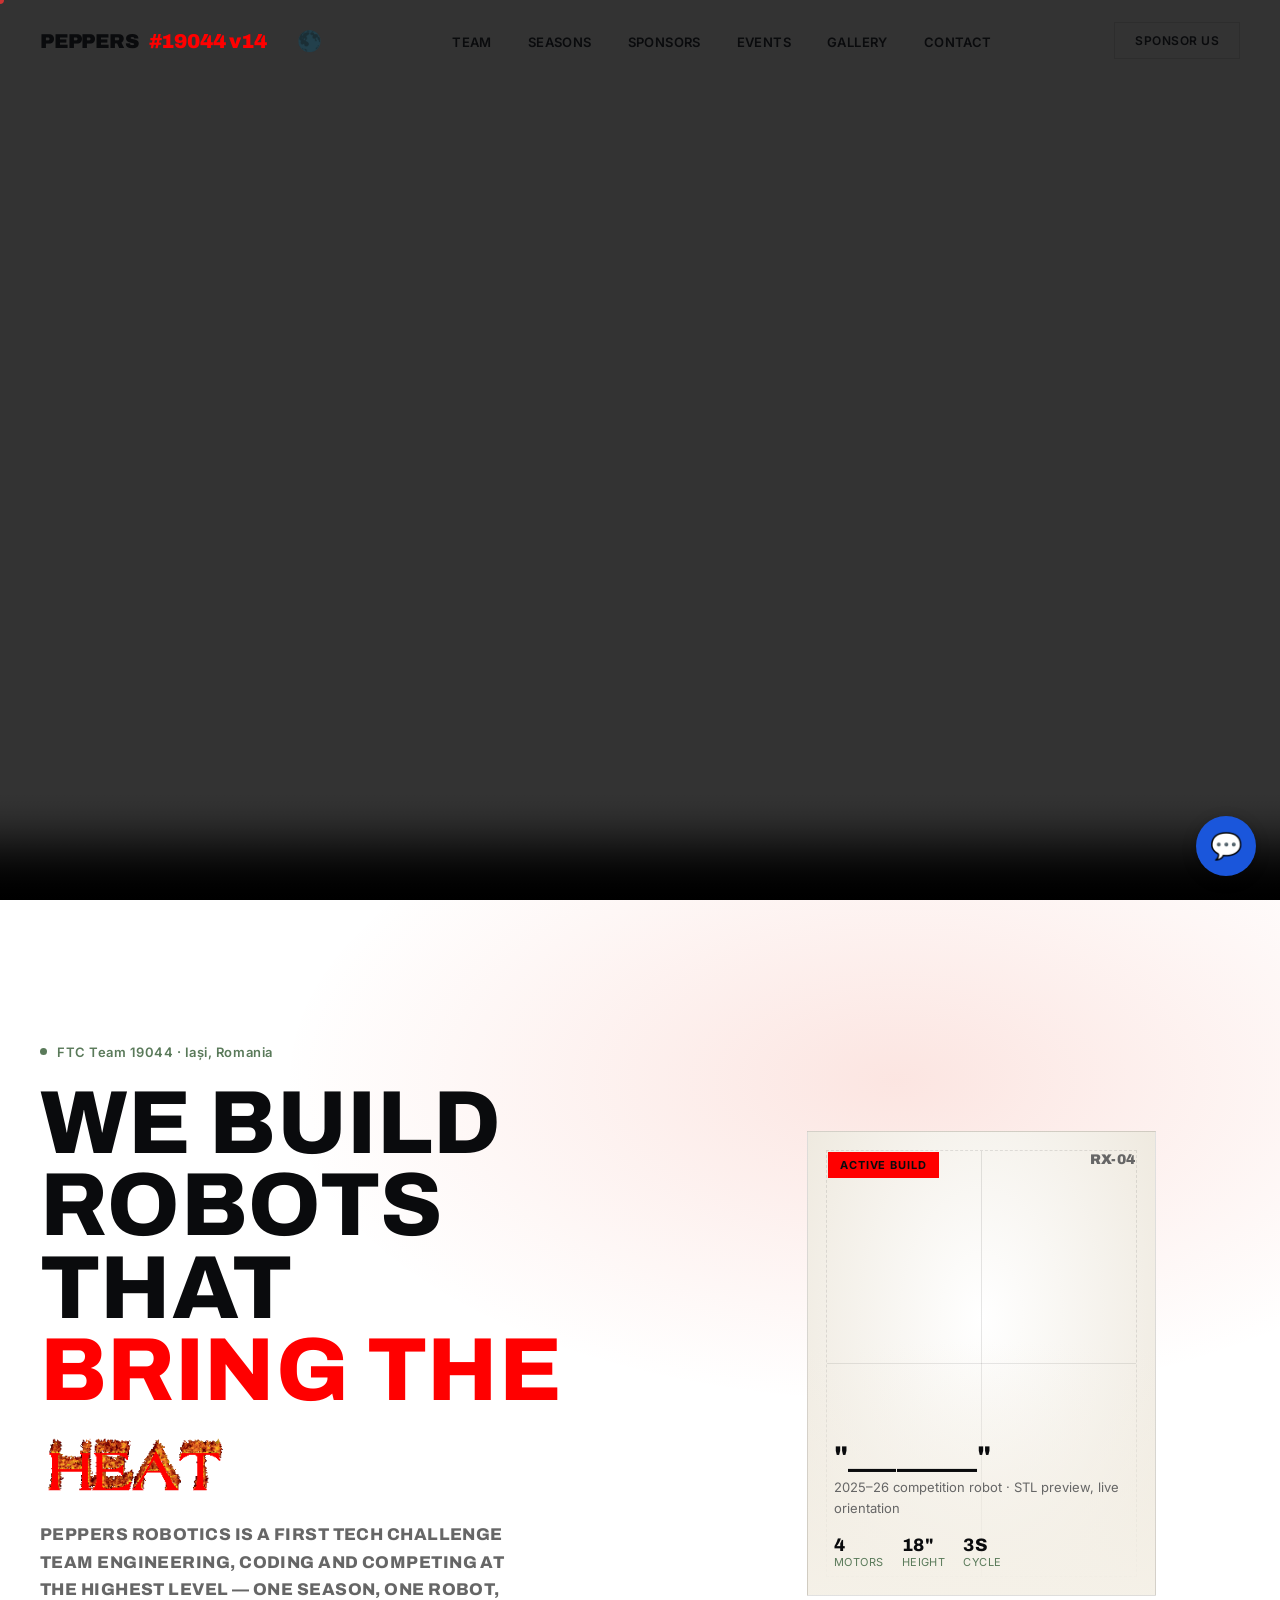
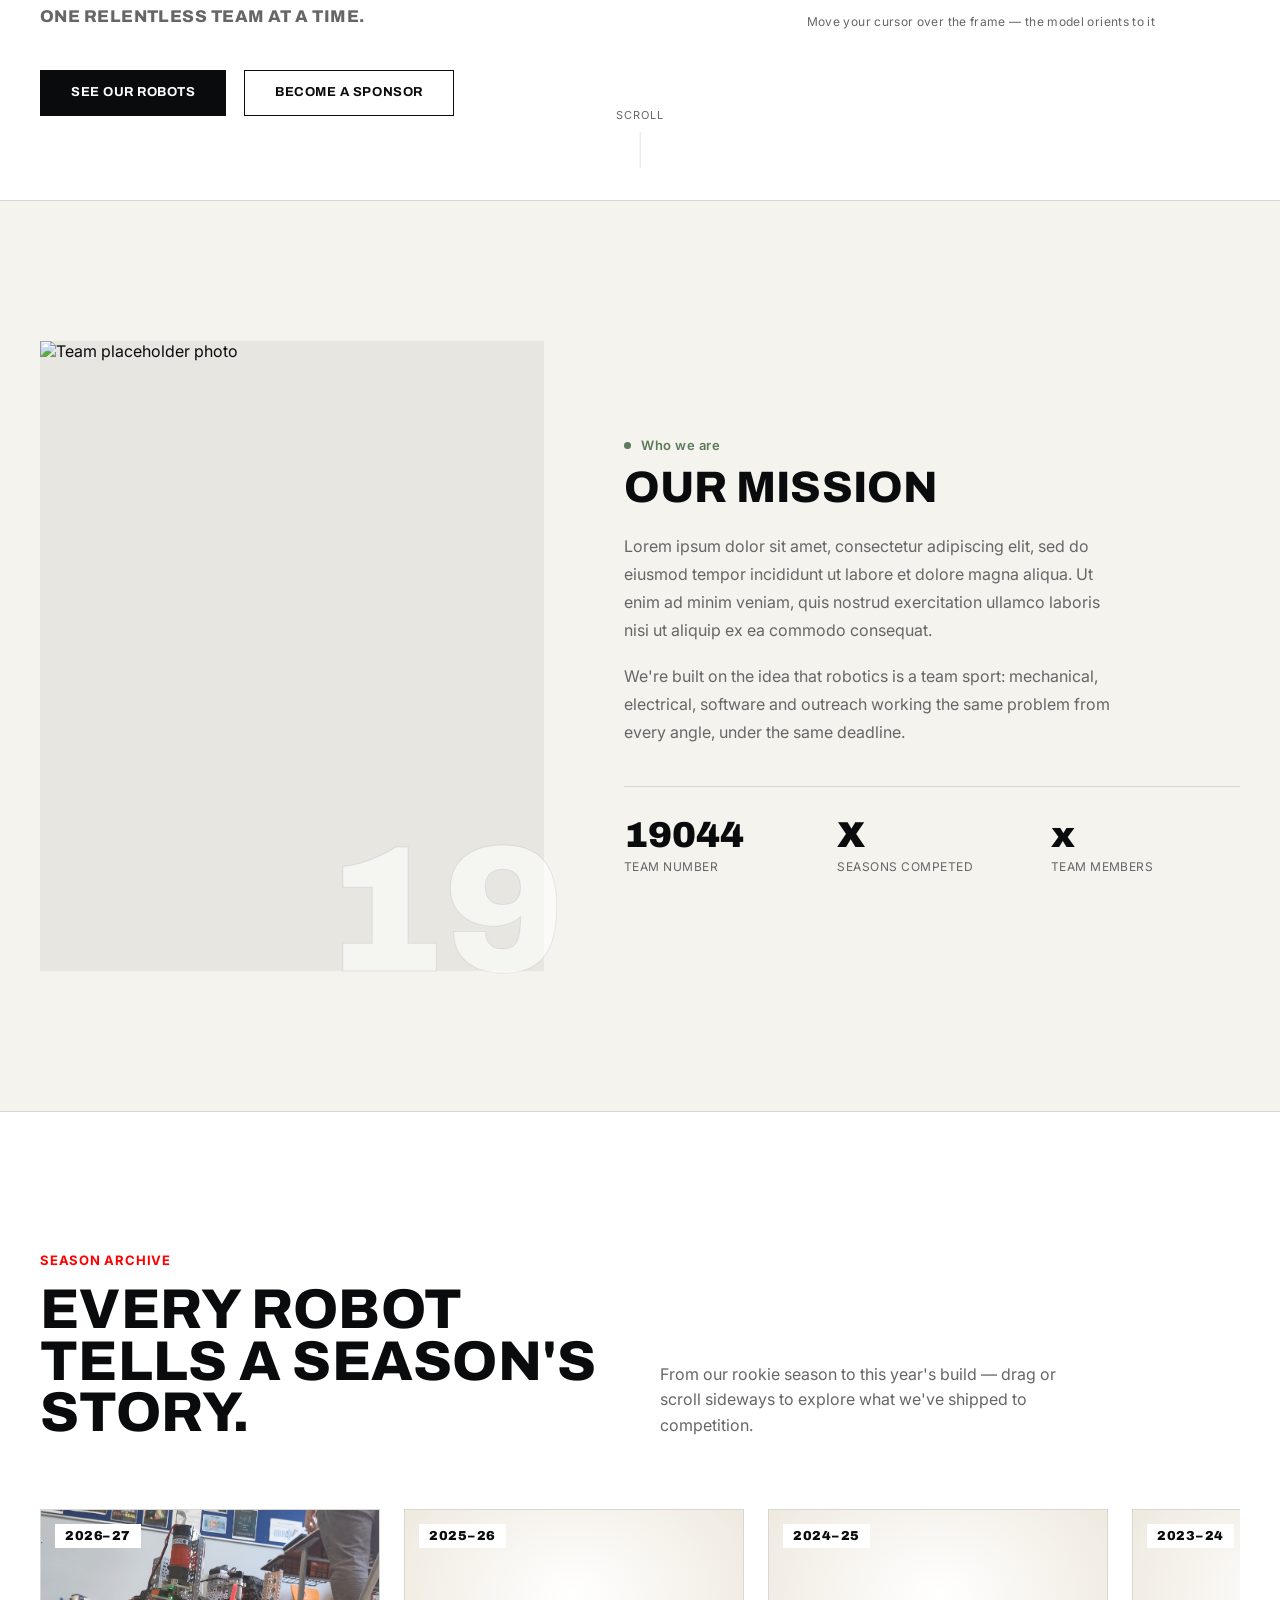
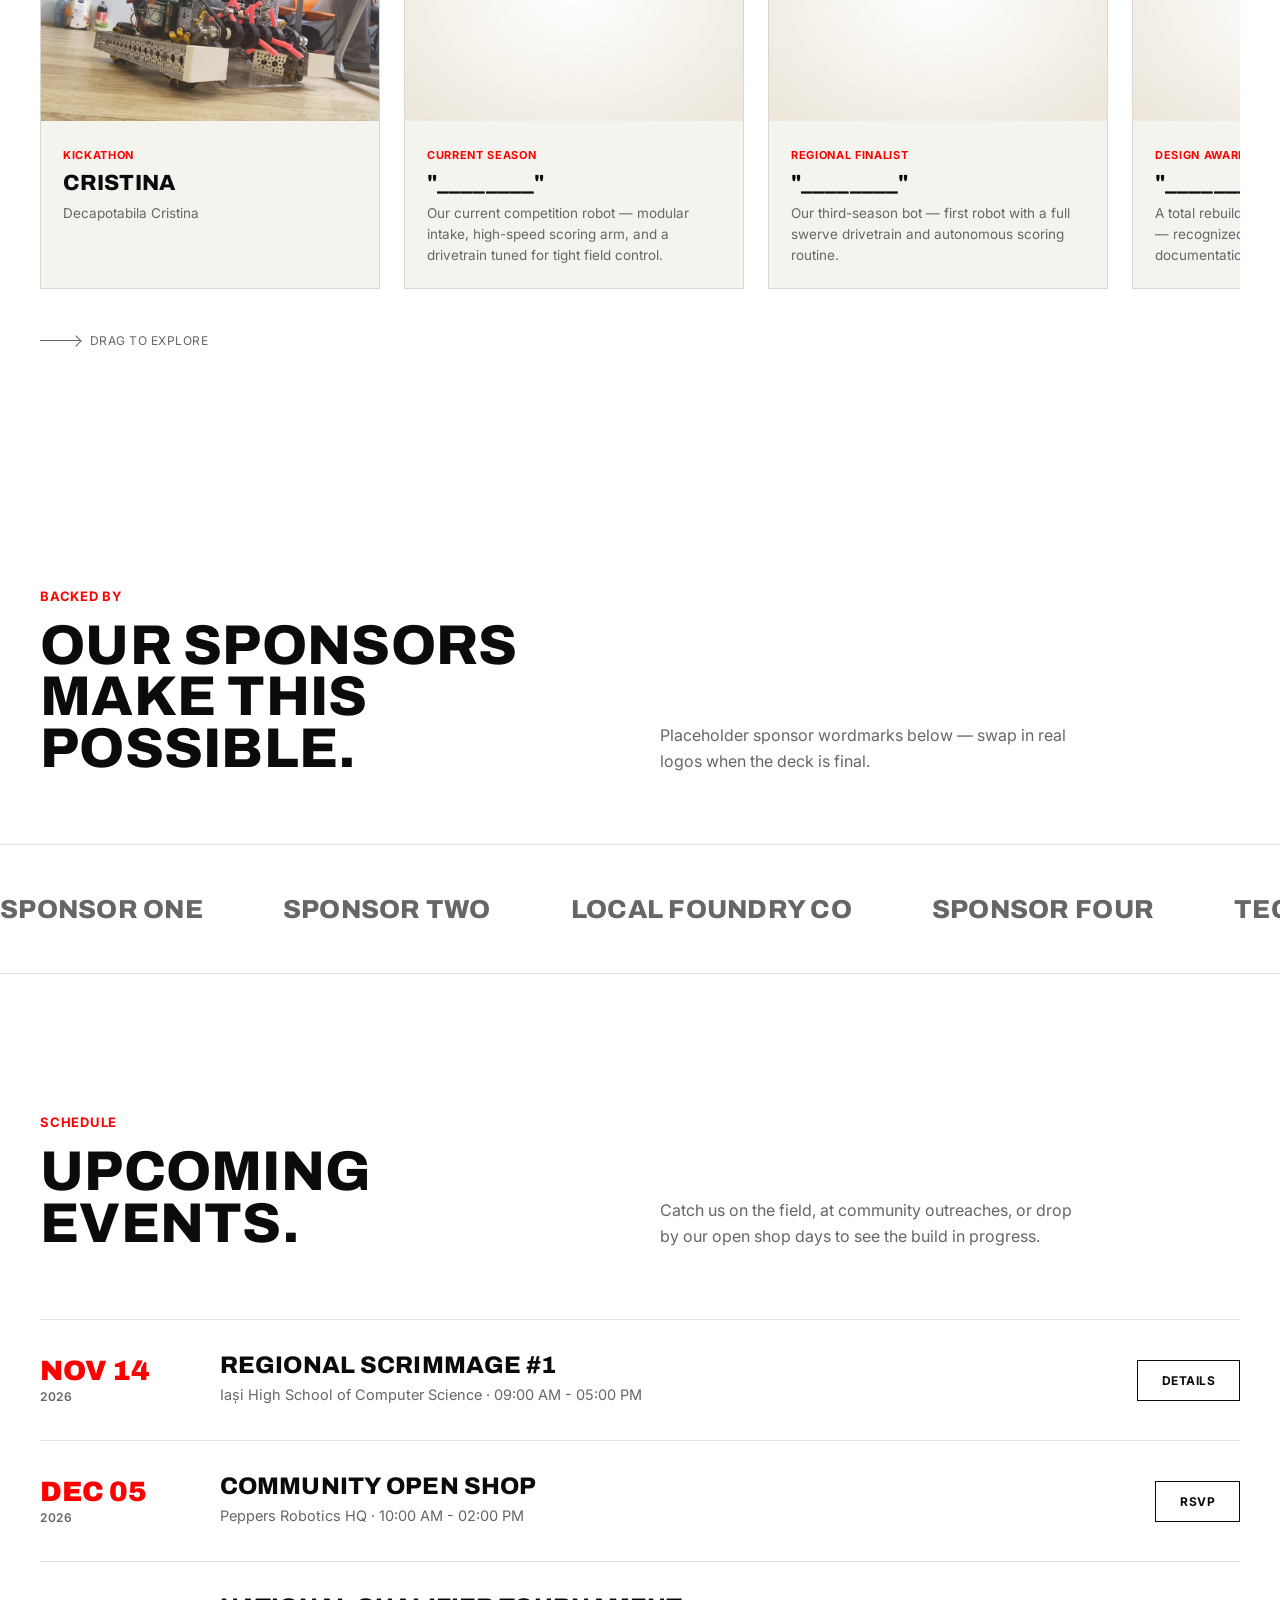
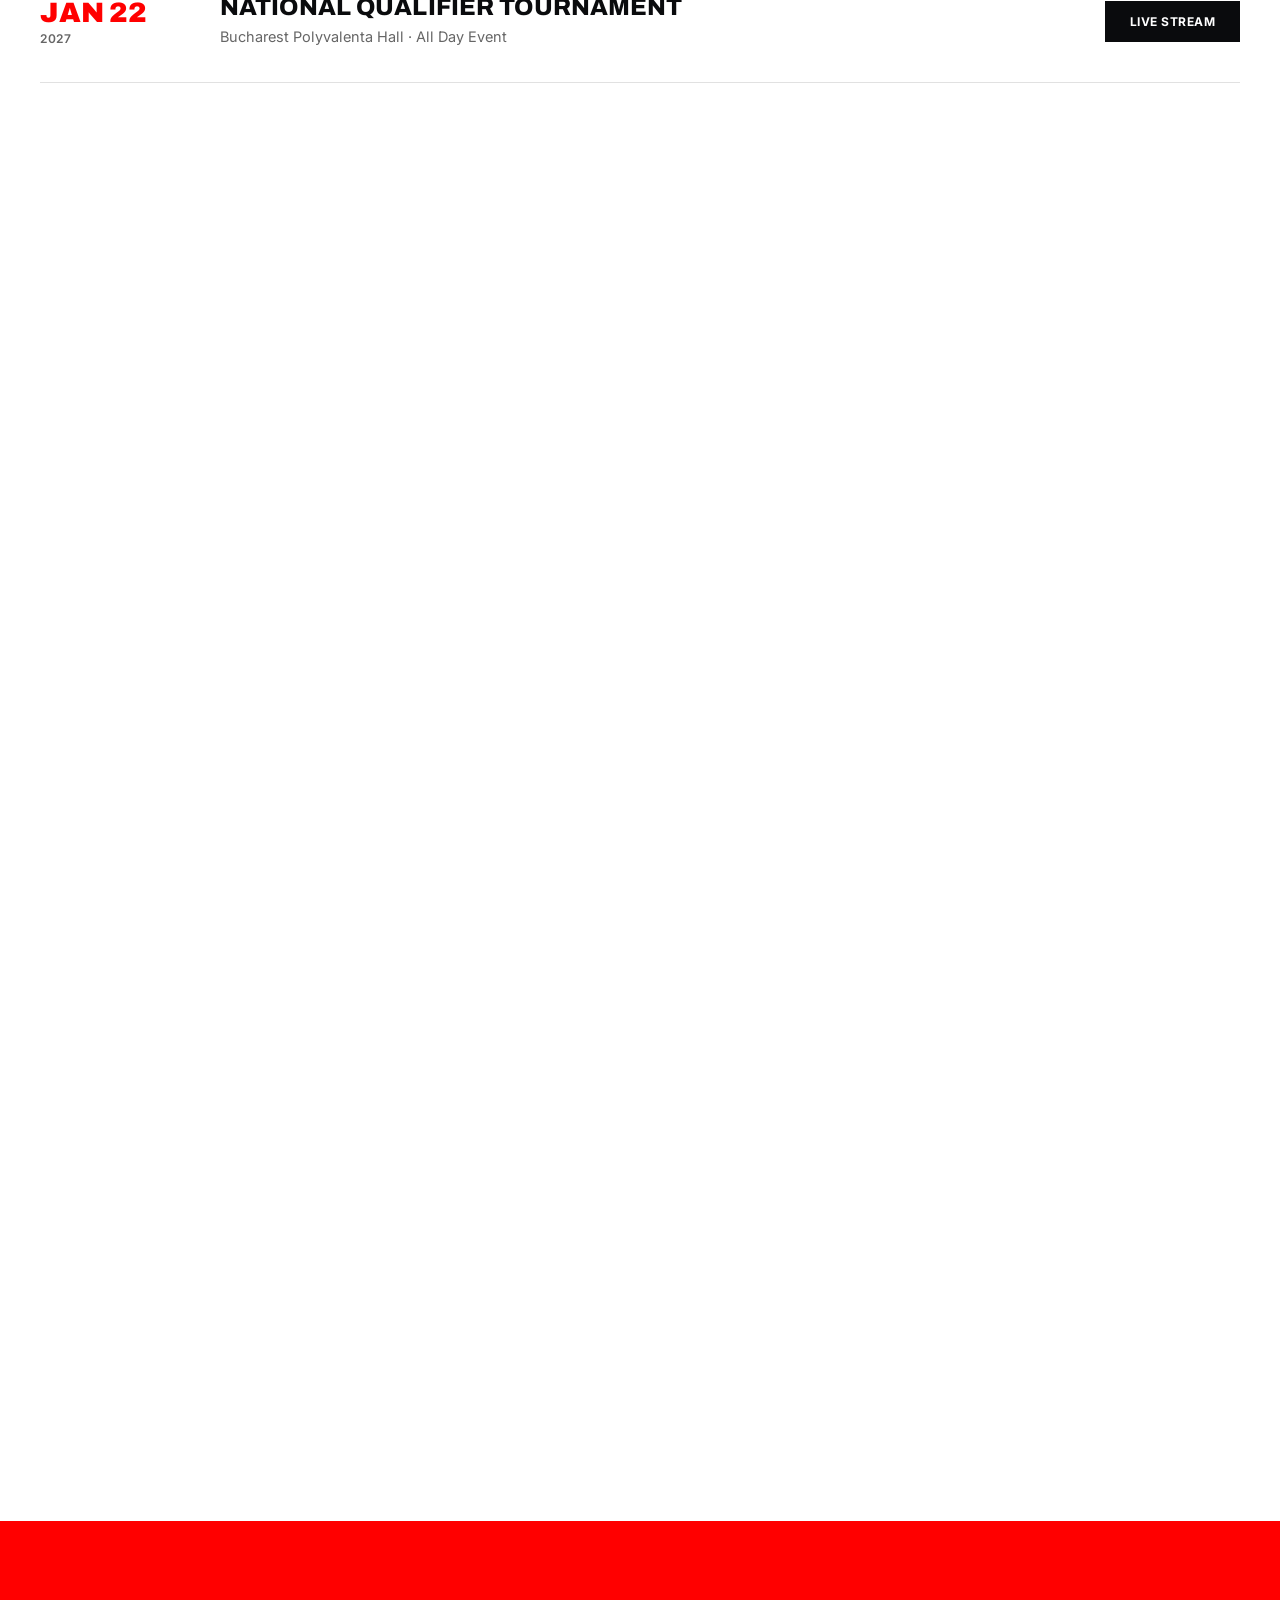
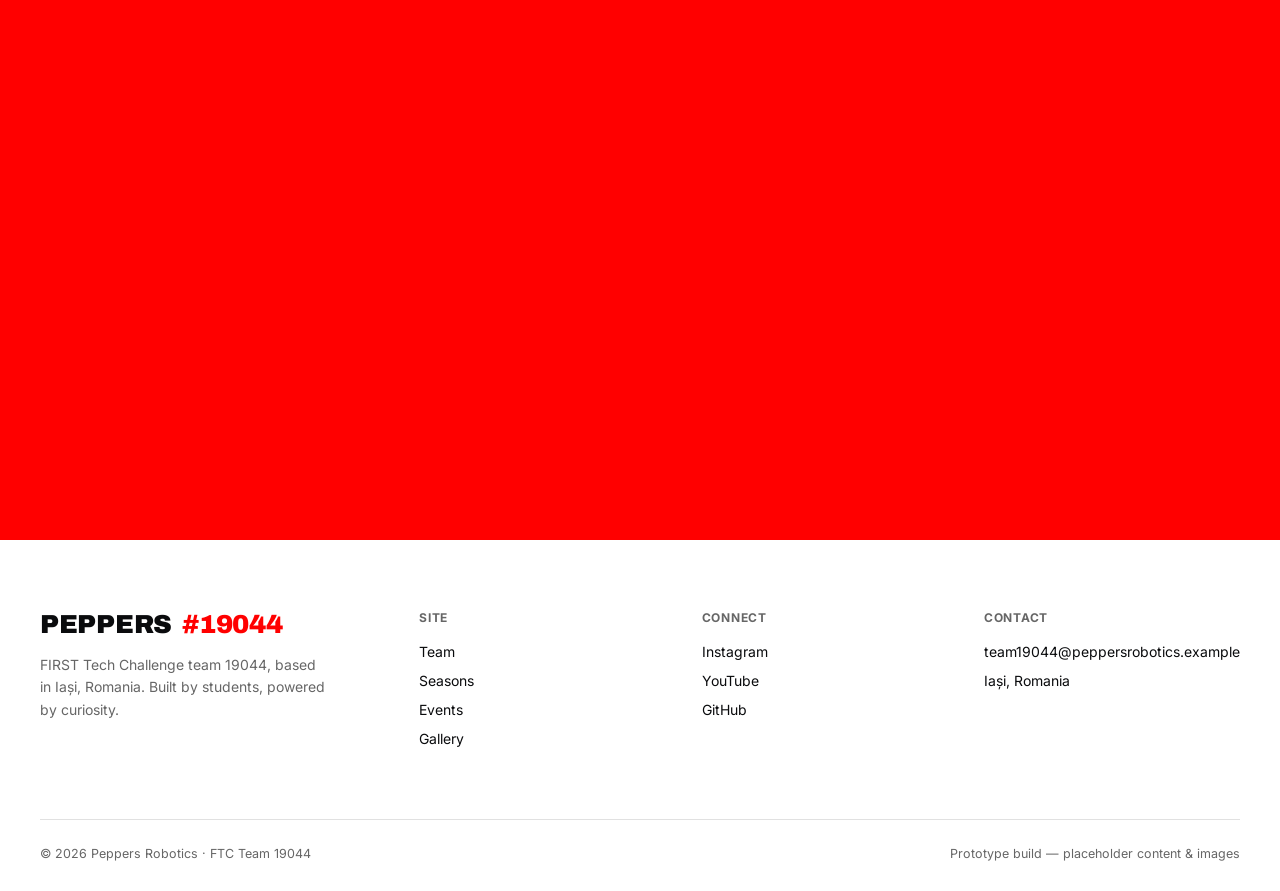
==== public/index.html @ d51b2252 "mkae it stop" ====
<!DOCTYPE html>
<html lang="en">

<head>
  <meta charset="UTF-8">
  <meta name="viewport" content="width=device-width, initial-scale=1.0">
  <title>Peppers Robotics 19044</title>
  <link rel="icon" type="image/x-icon" href="19044.ico">
  <link rel="preconnect" href="https://fonts.googleapis.com">
  <link rel="preconnect" href="https://fonts.gstatic.com" crossorigin>
  <link
    href="https://fonts.googleapis.com/css2?family=Archivo:wght@500;700;800;900&family=Inter:wght@400;500;600&display=swap"
    rel="stylesheet">
  <script src="https://cdnjs.cloudflare.com/ajax/libs/three.js/r128/three.min.js"></script>
  <!-- Model loaders. Versions MUST match the three.js r128 above (0.128.0). -->
  <script src="https://cdn.jsdelivr.net/npm/three@0.128.0/examples/js/loaders/GLTFLoader.js"></script>  <!-- .glb / .gltf (recommended) -->
  <link rel="stylesheet" href="styles.css">
  <link rel="stylesheet" href="chat-widget.css">
</head>

<body>

  <div class="cursor-dot" id="cursorDot"></div>

  <div id="preloader">
    <div class="pre-num" id="preNum">00</div>
    <div class="pre-bar"><span id="preBarFill"></span></div>
    <div class="pre-label">Peppers Robotics — Loading Systems</div>
  </div>

  <header id="siteHeader">
    <div class="logo">PEPPERS<span>#19044 v14</span> <button id="themeToggle" class="theme-toggle"
        title="Toggle dark/light mode">🌶️</button></div>
    <nav>
      <ul>
        <li><a href="#about">Team</a></li>
        <li><a href="#seasons">Seasons</a></li>
        <li><a href="#sponsors">Sponsors</a></li>
        <li><a href="#events">Events</a></li> <!-- NEW LINK -->
        <li><a href="#gallery">Gallery</a></li>
        <li><a href="#contact">Contact</a></li>
      </ul>
    </nav>
    <a href="#contact" class="nav-cta">Sponsor Us</a>
    <div class="burger"><span></span><span></span><span></span></div>
  </header>

  <!-- INTRO VIDEO -->
  <div class="intro-video-frame" id="introVideoFrame">
  <video id="introVideoEl" controls autoplay muted playsinline>
    <source src="2026-2027/movie.webm" type="video/webm; codecs=vp9, opus">
    Your browser does not support the video tag.
  </video>
</div>
  <div class="intro-video-spacer" data-snap></div>

  <!-- HERO -->
  <section class="hero" data-snap>
    <div class="hero-grid">
      <div>
        <div class="hero-eyebrow"><span class="dot-live"></span> FTC Team 19044 · Iași, Romania</div>
        <h1>We build<br>robots that<br><em>bring the</em> <img class="heat-gif" src="heat-gif.gif" alt="heat">
          <p>Peppers Robotics is a FIRST Tech Challenge team engineering, coding and competing at the highest level —
            one season, one robot, one relentless team at a time.</p>
          <div class="hero-actions">
            <a href="#seasons" class="btn solid"><span>See Our Robots</span></a>
            <a href="#contact" class="btn ghost"><span>Become a Sponsor</span></a>
          </div>
      </div>
      <div class="card-stage">
        <div>
          <div class="robo-card" id="roboCard">
            <div class="robo-media">
              <canvas class="robo-canvas" data-robo-cube data-model="models/robot.glb"></canvas>
              <div class="frame-axis"></div>
            </div>
            <div class="robo-glare" id="roboGlare"></div>
            <div class="robo-tag">Active Build</div>
            <div class="robo-num">RX-04</div>
            <div class="robo-info">
              <h3>"________"</h3>
              <p>2025–26 competition robot · STL preview, live orientation</p>
              <div class="robo-stats">
                <div><b>4</b>Motors</div>
                <div><b>18"</b>Height</div>
                <div><b>3s</b>Cycle</div>
              </div>
            </div>
          </div>
          <div class="card-caption">Move your cursor over the frame — the model orients to it</div>
        </div>
      </div>
    </div>
    <div class="scroll-cue"><span>Scroll</span>
      <div class="line"><span></span></div>
    </div>
  </section>

  <!-- MISSION / ABOUT -->
  <section class="mission" id="about" data-snap>
    <div class="wrap mission-grid">
      <div class="reveal-scale" style="position:relative;">
        <div class="mission-media">
          <img src="https://picsum.photos/id/1015/800/1000" alt="Team placeholder photo">
        </div>
        <div class="mission-num">19</div>
      </div>
      <div class="reveal mission-text">
        <span class="hero-eyebrow" style="margin-bottom:14px;"><span class="dot-live"></span>Who we are</span>
        <h2>OUR MISSION</h2>
        <p>Lorem ipsum dolor sit amet, consectetur adipiscing elit, sed do eiusmod tempor incididunt ut labore et dolore
          magna aliqua. Ut enim ad minim veniam, quis nostrud exercitation ullamco laboris nisi ut aliquip ex ea commodo
          consequat.</p>
        <p>We're built on the idea that robotics is a team sport: mechanical, electrical, software and outreach working
          the same problem from every angle, under the same deadline.</p>
        <div class="mission-stats">
          <div><b>19044</b><span>Team Number</span></div>
          <div><b>X</b><span>Seasons Competed</span></div>
          <div><b>x</b><span>Team Members</span></div>
        </div>
      </div>
    </div>
  </section>

  <!-- SEASONS HORIZONTAL SCROLL -->
  <section id="seasons" data-snap>
    <div class="wrap">
      <div class="section-head reveal">
        <div>
          <span class="label">Season Archive</span>
          <h2>Every robot tells a season's story.</h2>
        </div>
        <p>From our rookie season to this year's build — drag or scroll sideways to explore what we've shipped to
          competition.</p>
      </div>
    </div>
    <div class="wrap seasons-wrap">
      <div class="seasons-track" id="seasonsTrack">
        <div class="season-card" data-season-id="kickathon">
          <div class="season-media">
            <!--<canvas class="robo-canvas" data-robo-cube></canvas>-->
            <img src="2026-2027/V1.jpeg" alt="Kickathon robot placeholder photo">
            <div class="season-year">2026–27</div>
          </div>
          <div class="season-body">
            <span class="tag">Kickathon</span>
            <h3>CRISTINA</h3>
            <p>Decapotabila Cristina</p>
          </div>
        </div>
        <div class="season-card" data-season-id="2025-26">
          <div class="season-media season-cube-frame">
              <canvas class="robo-canvas" data-robo-cube data-model="models/robot.glb"></canvas>
            <div class="season-year">2025–26</div>
          </div>
          <div class="season-body">
            <span class="tag">Current Season</span>
            <h3>"________"</h3>
            <p>Our current competition robot — modular intake, high-speed scoring arm, and a drivetrain tuned for tight
              field control.</p>
          </div>
        </div>
        <div class="season-card" data-season-id="2024-25">
          <div class="season-media season-cube-frame">
              <canvas class="robo-canvas" data-robo-cube data-model="models/robot1.glb"></canvas>
            <div class="season-year">2024–25</div>
          </div>
          <div class="season-body">
            <span class="tag">Regional Finalist</span>
            <h3>"________"</h3>
            <p>Our third-season bot — first robot with a full swerve drivetrain and autonomous scoring routine.</p>
          </div>
        </div>
        <div class="season-card" data-season-id="2023-24">
          <div class="season-media season-cube-frame">
              <canvas class="robo-canvas" data-robo-cube data-model="models/robot2.glb"></canvas>
            <div class="season-year">2023–24</div>
          </div>
          <div class="season-body">
            <span class="tag">Design Award</span>
            <h3>"________"</h3>
            <p>A total rebuild focused on manufacturability — recognized for clean CAD and documentation.</p>
          </div>
        </div>
        <div class="season-card" data-season-id="2022-23">
          <div class="season-media season-cube-frame">
              <canvas class="robo-canvas" data-robo-cube"></canvas>
            <div class="season-year">2022–23</div>
          </div>
          <div class="season-body">
            <span class="tag">Rookie Season</span>
            <h3>"________"</h3>
            <p>Where it all started. Built from scratch by 6 rookies with zero prior robotics experience.</p>
          </div>
        </div>
        <div class="season-card" data-season-id="coming-soon">
          <div class="season-media">
            <img src="https://picsum.photos/id/1025/700/440" alt="Next season concept placeholder photo">
            <div class="season-year">2026–27</div>
          </div>
          <div class="season-body">
            <span class="tag">In Development</span>
            <h3>Coming Soon</h3>
            <p>Early CAD concepts are already underway for next season's game. Follow along as we build.</p>
          </div>
        </div>
      </div>
      <div class="drag-hint">
        <div class="arrow"></div> Drag to explore
      </div>
    </div>
  </section>

  <!-- ROBOT DETAIL MODAL -->
  <div class="robo-modal" id="roboModal" aria-hidden="true">
    <div class="robo-modal-backdrop" data-modal-close></div>
    <div class="robo-modal-window" role="dialog" aria-modal="true" aria-labelledby="roboModalTitle">
      <button class="robo-modal-close" data-modal-close aria-label="Close">✕</button>
      <div class="robo-modal-grid">
        <div class="robo-modal-card" id="roboModalCard">
          <!-- populated by JS: a copy of the season's card -->
        </div>
        <div class="robo-modal-media">
          <div class="robo-modal-media-viewport">
            <div class="robo-modal-media-track" id="roboModalTrack">
              <!-- populated by JS: 3-column tiled photos/videos -->
            </div>
          </div>
        </div>
      </div>
    </div>
  </div>


  <!-- SPONSORS MARQUEE -->
  <section id="sponsors" style="padding:0;" data-snap>
    <div class="wrap" style="padding:100px 40px 50px;">
      <div class="section-head reveal" style="margin-bottom:20px;">
        <div>
          <span class="label">Backed By</span>
          <h2>Our sponsors make this possible.</h2>
        </div>
        <p>Placeholder sponsor wordmarks below — swap in real logos when the deck is final.</p>
      </div>
    </div>
    <div class="marquee-wrap">
      <div class="marquee">
        <span>SPONSOR ONE</span><span>SPONSOR TWO</span><span>LOCAL FOUNDRY CO</span><span>SPONSOR FOUR</span><span>TECH
          PARTNER</span><span>SPONSOR SIX</span>
        <span>SPONSOR ONE</span><span>SPONSOR TWO</span><span>LOCAL FOUNDRY CO</span><span>SPONSOR FOUR</span><span>TECH
          PARTNER</span><span>SPONSOR SIX</span>
      </div>
    </div>
  </section>
  <!-- EVENTS -->
  <section id="events" data-snap>
    <div class="wrap">
      <div class="section-head reveal">
        <div>
          <span class="label">Schedule</span>
          <h2>Upcoming Events.</h2>
        </div>
        <p>Catch us on the field, at community outreaches, or drop by our open shop days to see the build in progress.
        </p>
      </div>

      <div class="events-list reveal">
        <div class="event-item">
          <div class="event-date">NOV 14<span>2026</span></div>
          <div class="event-details">
            <h3>Regional Scrimmage #1</h3>
            <p>Iași High School of Computer Science · 09:00 AM - 05:00 PM</p>
          </div>
          <div class="event-action">
            <a href="#" class="btn ghost"><span>Details</span></a>
          </div>
        </div>

        <div class="event-item">
          <div class="event-date">DEC 05<span>2026</span></div>
          <div class="event-details">
            <h3>Community Open Shop</h3>
            <p>Peppers Robotics HQ · 10:00 AM - 02:00 PM</p>
          </div>
          <div class="event-action">
            <a href="#" class="btn ghost"><span>RSVP</span></a>
          </div>
        </div>

        <div class="event-item">
          <div class="event-date">JAN 22<span>2027</span></div>
          <div class="event-details">
            <h3>National Qualifier Tournament</h3>
            <p>Bucharest Polyvalenta Hall · All Day Event</p>
          </div>
          <div class="event-action">
            <a href="#" class="btn solid"><span>Live Stream</span></a>
          </div>
        </div>
      </div>
    </div>
  </section>
  <!-- GALLERY -->
  <section id="gallery" data-snap>
    <div class="wrap">
      <div class="section-head reveal">
        <div>
          <span class="label">Moments</span>
          <h2>Build nights & competition days.</h2>
        </div>
        <p>A look inside the shop and on the field — placeholder imagery for now.</p>
      </div>
      <div class="gallery-grid reveal">
        <div class="gallery-item g1"><img src="https://picsum.photos/id/1035/700/900"
            alt="Build night placeholder photo">
          <div class="gallery-overlay"><span>Late build night, Feb 2026</span></div>
        </div>
        <div class="gallery-item g2"><img src="https://picsum.photos/id/1043/700/400"
            alt="Qualifier match placeholder photo">
          <div class="gallery-overlay"><span>Regional qualifier</span></div>
        </div>
        <div class="gallery-item g3"><img src="https://picsum.photos/id/1050/500/400"
            alt="Electrical bay placeholder photo">
          <div class="gallery-overlay"><span>Electrical bay</span></div>
        </div>
        <div class="gallery-item g4"><img src="https://picsum.photos/id/1062/500/900" alt="Pit crew placeholder photo">
          <div class="gallery-overlay"><span>Pit crew, finals day</span></div>
        </div>
        <div class="gallery-item g5"><img src="https://picsum.photos/id/1074/500/400"
            alt="CAD session placeholder photo">
          <div class="gallery-overlay"><span>CAD review</span></div>
        </div>
      </div>
    </div>
  </section>

  <!-- CTA -->
  <section class="cta-section" id="contact" data-snap>
    <div class="wrap reveal-scale">
      <h2>Fuel our<br>next season.</h2>
      <p>Whether it's funding, mentorship or shop space — every bit of support goes straight into the robot.</p>
      <a href="mailto:team19044@peppersrobotics.example" class="btn solid"><span>Get In Touch</span></a>
    </div>
  </section>

  <footer>
    <div class="wrap footer-grid">
      <div class="footer-brand">
        <div class="logo">PEPPERS<span>#19044</span></div>
        <p>FIRST Tech Challenge team 19044, based in Iași, Romania. Built by students, powered by curiosity.</p>
      </div>
      <div class="footer-col">
        <h4>Site</h4>
        <a href="#about">Team</a>
        <a href="#seasons">Seasons</a>
        <a href="#events">Events</a> <!-- NEW LINK -->
        <a href="#gallery">Gallery</a>
      </div>
      <div class="footer-col">
        <h4>Connect</h4>
        <a href="#">Instagram</a>
        <a href="#">YouTube</a>
        <a href="#">GitHub</a>
      </div>
      <div class="footer-col">
        <h4>Contact</h4>
        <a href="mailto:mail.example">team19044@peppersrobotics.example</a>
        <a href="#">Iași, Romania</a>
      </div>
    </div>
    <div class="wrap footer-bottom">
      <span>© 2026 Peppers Robotics · FTC Team 19044</span>
      <span>Prototype build — placeholder content & images</span>
    </div>
  </footer>

  <script src="script.js"></script>

  <script src="chat-widget.js"></script>
</body>

</html>
---- public/styles.css ----
:root {
      --black: #0A0B0D;
      --panel: #131513;
      --graphite: #2A2D29;
      --off: #F5F3EE;
      --off-dim: #B9B7B0;
      --red: #ff0000;
      --red-dim: #b10000;
      --sage: #8C9A8C;
      --line: rgba(245, 243, 238, 0.12);
      --ease: cubic-bezier(.22, 1, .36, 1);

      /* Robot card surfaces (dark values = the original look) */
      --card-bg: linear-gradient(160deg, var(--panel), #0d0e0c 70%);
      --card-media-bg: radial-gradient(ellipse at 50% 40%, #1b1d19 0%, #0d0e0c 75%);
      --card-fade: linear-gradient(180deg, rgba(10, 11, 13, 0) 45%, rgba(10, 11, 13, 0.95) 100%);
      --card-guide: rgba(245, 243, 238, 0.08);
    }

    :root.light-mode {
      --black: #FFFFFF;
      --panel: #F5F3EE;
      --graphite: #E8E6E0;
      --off: #0A0B0D;
      --off-dim: #666666;
      --red: #ff0000;
      --red-dim: #ff0000;
      --sage: #5a7a5a;
      --line: rgba(10, 11, 13, 0.12);

      /* Robot cards in light mode: white, with a slight beige tint around the
         edges so a silver / aluminium model stands out from the background. */
      --card-tint: #ECE6DA;           /* the beige - adjust this one value to taste */
      --card-bg: linear-gradient(160deg, #FFFFFF, var(--card-tint) 100%);
      --card-media-bg: radial-gradient(ellipse at 50% 40%, #FFFFFF 0%, var(--card-tint) 100%);
      --card-fade: linear-gradient(180deg, rgba(255, 255, 255, 0) 45%, rgba(245, 241, 232, 0.96) 100%);
      --card-guide: rgba(10, 11, 13, 0.10);
    }

    * {
      margin: 0;
      padding: 0;
      box-sizing: border-box;
    }

    html {
      /* Smooth scrolling is handled in JS (see "Section snapping" in script.js)
         so the snap easing is consistent and page-load reset is instant. */
      scroll-behavior: auto;
    }

    body {
      background: var(--black);
      color: var(--off);
      font-family: 'Inter', sans-serif;
      overflow-x: hidden;
      cursor: default;
      transition: background .4s var(--ease), color .4s var(--ease);
    }

    ::selection {
      background: var(--red);
      color: var(--off);
    }

    h1,
    h2,
    h3,
    .display {
      font-family: 'Archivo', sans-serif;
      font-weight: 800;
      letter-spacing: 0.005em;
      text-transform: uppercase;
      line-height: 0.92;
    }

    a {
      color: inherit;
      text-decoration: none;
    }

    img {
      display: block;
      max-width: 100%;
    }

    /* ---------- CUSTOM CURSOR ---------- */
    .cursor-dot {
      position: fixed;
      top: 0;
      left: 0;
      width: 8px;
      height: 8px;
      border-radius: 50%;
      background: var(--red);
      pointer-events: none;
      z-index: 9999;
      transform: translate(-50%, -50%);
      transition: width .25s var(--ease), height .25s var(--ease), background .25s var(--ease);
      mix-blend-mode: difference;
    }

    .cursor-dot.big {
      width: 56px;
      height: 56px;
      background: var(--off);
    }

    @media (hover:none) {
      .cursor-dot {
        display: none;
      }
    }

    /* ---------- PRELOADER ---------- */
    #preloader {
      position: fixed;
      inset: 0;
      z-index: 200;
      background: var(--black);
      display: flex;
      flex-direction: column;
      align-items: center;
      justify-content: center;
      gap: 18px;
      transition: transform .9s var(--ease), opacity .9s var(--ease);
    }

    #preloader.done {
      transform: translateY(-100%);
      opacity: 0.4;
      pointer-events: none;
    }

    .pre-num {
      font-family: 'Archivo';
      font-weight: 900;
      font-size: 14vw;
      line-height: 1;
      color: var(--off);
      letter-spacing: -0.03em;
    }

    .pre-bar {
      width: 220px;
      height: 2px;
      background: var(--line);
      overflow: hidden;
    }

    .pre-bar span {
      display: block;
      height: 100%;
      width: 0%;
      background: var(--red);
      transition: width 1.4s var(--ease);
    }

    .pre-label {
      font-size: 11px;
      letter-spacing: 0.15em;
      color: var(--off-dim);
      text-transform: uppercase;
    }

    /* ---------- NAV ---------- */
    header {
      position: fixed;
      top: 0;
      left: 0;
      right: 0;
      z-index: 100;
      display: flex;
      align-items: center;
      justify-content: space-between;
      padding: 22px 40px;
      mix-blend-mode: normal;
      transition: background .4s var(--ease), padding .4s var(--ease), border-color .4s var(--ease);
      border-bottom: 1px solid transparent;
    }

    header.scrolled {
      background: color-mix(in srgb, var(--black) 85%, transparent);
      backdrop-filter: blur(10px);
      padding: 14px 40px;
      border-color: var(--line);
    }

    .logo {
      display: flex;
      align-items: baseline;
      gap: 10px;
      font-family: 'Archivo';
      font-weight: 900;
      font-size: 20px;
      letter-spacing: -0.01em;
    }

    .logo span {
      color: var(--red);
    }

    .logo small {
      font-family: 'Inter';
      font-weight: 500;
      font-size: 11px;
      color: var(--off-dim);
      letter-spacing: 0.05em;
    }

    .theme-toggle {
      background: none;
      border: none;
      font-size: 20px;
      cursor: pointer;
      padding: 4px 8px;
      transition: transform .2s var(--ease);
      display: flex;
      align-items: center;
      gap: 6px;
      margin-left: 12px;
    }

    .theme-toggle:hover {
      transform: scale(1.1);
    }

    .theme-toggle-label {
      font-size: 11px;
      color: var(--off-dim);
      display: none;
    }

    @media (max-width:768px) {
      .theme-toggle-label {
        display: inline;
      }
    }

    nav ul {
      display: flex;
      gap: 36px;
      list-style: none;
    }

    nav a {
      font-size: 13px;
      font-weight: 600;
      letter-spacing: 0.03em;
      text-transform: uppercase;
      position: relative;
      padding-bottom: 4px;
    }

    nav a::after {
      content: '';
      position: absolute;
      left: 0;
      bottom: 0;
      width: 0;
      height: 1px;
      background: var(--red);
      transition: width .35s var(--ease);
    }

    nav a:hover::after {
      width: 100%;
    }

    .nav-cta {
      border: 1px solid var(--line);
      padding: 10px 20px;
      font-size: 12px;
      font-weight: 600;
      letter-spacing: 0.04em;
      text-transform: uppercase;
      transition: all .3s var(--ease);
    }

    .nav-cta:hover {
      background: var(--red);
      border-color: var(--red);
    }

    .burger {
      display: none;
    }

    /* ---------- INTRO VIDEO ---------- */
    .intro-video {
      position: fixed;
      inset: 0;
      z-index: -1;
      width: 100vw;
      height: 100vh;
      background: #000;
    }

    .intro-video-frame {
      position: absolute;
      inset: 0;
      width: 100%;
      height: 100%;
      overflow: hidden;
      background: #000;
    }

    .intro-video-frame video {
      position: absolute;
      inset: 0;
      width: 100%;
      height: 100%;
      object-fit: cover;
      display: block;
      will-change: opacity;
    }

    .intro-video-spacer {
      height: 100svh;
      width: 100%;
    }

    /* ---------- HERO ---------- */
    .hero {
      position: relative;
      min-height: 100svh;
      display: flex;
      flex-direction: column;
      justify-content: center;
      padding: 120px 40px 60px;
      background:
        radial-gradient(ellipse 80% 60% at 70% 20%, rgba(232, 72, 44, 0.14), transparent 60%),
        var(--black);
      overflow: hidden;
    }

    .hero-grid {
      display: grid;
      grid-template-columns: 1.2fr 1fr;
      gap: 60px;
      align-items: center;
      max-width: 1400px;
      margin: 0 auto;
      width: 100%;
    }

    .hero-eyebrow {
      display: flex;
      align-items: center;
      gap: 10px;
      margin-bottom: 22px;
      font-size: 13px;
      color: var(--sage);
      letter-spacing: 0.04em;
      font-weight: 600;
    }

    .dot-live {
      width: 7px;
      height: 7px;
      border-radius: 50%;
      background: var(--sage);
      animation: pulse 1.8s infinite;
    }

    @keyframes pulse {

      0%,
      100% {
        opacity: 1;
      }

      50% {
        opacity: 0.3;
      }
    }

    .hero h1 {
      font-size: clamp(48px, 7vw, 104px);
      color: var(--off);
    }

    .hero h1 em {
      font-style: normal;
      color: var(--red);
    }

    .heat-gif {
      display: inline-block;
      height: clamp(40px, 6vw, 84px);
      width: auto;
      vertical-align: middle;
      image-rendering: auto;
    }

    .hero p {
      max-width: 44ch;
      margin-top: 24px;
      color: var(--off-dim);
      font-size: 17px;
      line-height: 1.6;
    }

    .hero-actions {
      display: flex;
      gap: 18px;
      margin-top: 40px;
      flex-wrap: wrap;
    }

    .btn {
      display: inline-flex;
      align-items: center;
      gap: 10px;
      padding: 16px 30px;
      font-size: 13px;
      font-weight: 700;
      letter-spacing: 0.04em;
      text-transform: uppercase;
      position: relative;
      overflow: hidden;
      border: 1px solid var(--off);
      transition: color .4s var(--ease), border-color .4s var(--ease);
    }

    .btn span {
      position: relative;
      z-index: 2;
    }

    .btn::before {
      content: '';
      position: absolute;
      inset: 0;
      background: var(--off);
      transform: translateY(101%);
      transition: transform .4s var(--ease);
      z-index: 1;
    }

    .btn.solid {
      background: var(--off);
      color: var(--black);
    }

    .btn.solid::before {
      background: var(--red);
    }

    .btn.solid:hover {
      color: var(--off);
      border-color: var(--red);
    }

    .btn.ghost {
      color: var(--off);
    }

    .btn.ghost:hover {
      color: var(--black);
    }

    .btn.ghost:hover::before {
      transform: translateY(0);
    }

    .btn.solid:hover::before {
      transform: translateY(0);
    }

    /* ---------- 3D ROBOT CARD ---------- */
    .card-stage {
      perspective: 1400px;
      display: flex;
      justify-content: center;
      align-items: center;
    }

    .robo-card {
      position: relative;
      width: 100%;
      max-width: 420px;
      aspect-ratio: 3/4;
      border: 1px solid var(--line);
      background: var(--card-bg);
      transform-style: preserve-3d;
      transition: transform .15s ease-out, box-shadow .3s ease;
      will-change: transform;
    }

    .robo-card:hover {
      box-shadow: 0 40px 80px -20px rgba(232, 72, 44, 0.35);
    }

    .robo-media {
      position: absolute;
      inset: 0;
      overflow: hidden;
      background: var(--card-media-bg);
    }

    .robo-media img {
      width: 100%;
      height: 100%;
      object-fit: cover;
      transform: translateZ(0);
      opacity: 0.9;
    }

    .robo-canvas {
      position: absolute;
      inset: 0;
      width: 100%;
      height: 100%;
      display: block;
      touch-action: none;
    }

    .robo-media::after {
      content: '';
      position: absolute;
      inset: 0;
      background: var(--card-fade);
      pointer-events: none;
    }

    .frame-axis {
      position: absolute;
      inset: 18px;
      border: 1px dashed var(--card-guide);
      pointer-events: none;
    }

    .frame-axis::before,
    .frame-axis::after {
      content: '';
      position: absolute;
      background: var(--card-guide);
    }

    .frame-axis::before {
      left: 50%;
      top: 0;
      bottom: 0;
      width: 1px;
    }

    .frame-axis::after {
      top: 50%;
      left: 0;
      right: 0;
      height: 1px;
    }

    .robo-glare {
      position: absolute;
      inset: 0;
      pointer-events: none;
      mix-blend-mode: overlay;
      background: radial-gradient(circle at var(--gx, 50%) var(--gy, 50%), rgba(255, 255, 255, 0.35), transparent 55%);
      opacity: 0;
      transition: opacity .3s ease;
    }

    .robo-card:hover .robo-glare {
      opacity: 1;
    }

    .robo-tag {
      position: absolute;
      top: 20px;
      left: 20px;
      background: var(--red);
      color: var(--off);
      font-size: 11px;
      font-weight: 700;
      letter-spacing: 0.08em;
      text-transform: uppercase;
      padding: 6px 12px;
      transform: translateZ(50px);
    }

    .robo-num {
      position: absolute;
      top: 20px;
      right: 20px;
      font-family: 'Archivo';
      font-weight: 900;
      font-size: 14px;
      color: var(--off-dim);
      transform: translateZ(50px);
    }

    .robo-info {
      position: absolute;
      bottom: 0;
      left: 0;
      right: 0;
      padding: 26px;
      transform: translateZ(60px);
    }

    .robo-info h3 {
      font-size: 30px;
      color: var(--off);
    }

    .robo-info p {
      font-size: 13px;
      color: var(--off-dim);
      margin-top: 6px;
    }

    .robo-stats {
      display: flex;
      gap: 18px;
      margin-top: 16px;
    }

    .robo-stats div {
      font-size: 11px;
      color: var(--sage);
      letter-spacing: 0.04em;
      text-transform: uppercase;
    }

    .robo-stats b {
      display: block;
      font-family: 'Archivo';
      font-size: 18px;
      color: var(--off);
      font-weight: 800;
    }

    .card-caption {
      text-align: center;
      margin-top: 18px;
      font-size: 12px;
      color: var(--off-dim);
      letter-spacing: 0.03em;
    }

    .scroll-cue {
      position: absolute;
      bottom: 32px;
      left: 50%;
      transform: translateX(-50%);
      display: flex;
      flex-direction: column;
      align-items: center;
      gap: 10px;
      color: var(--off-dim);
      font-size: 11px;
      letter-spacing: 0.1em;
      text-transform: uppercase;
    }

    .scroll-cue .line {
      width: 1px;
      height: 36px;
      background: var(--line);
      position: relative;
      overflow: hidden;
    }

    .scroll-cue .line span {
      position: absolute;
      top: -100%;
      left: 0;
      width: 100%;
      height: 100%;
      background: var(--red);
      animation: scrollline 1.8s infinite var(--ease);
    }

    @keyframes scrollline {
      0% {
        top: -100%;
      }

      50% {
        top: 0;
      }

      100% {
        top: 100%;
      }
    }

    /* ---------- SECTION SHELL ---------- */
    section {
      position: relative;
      padding: 140px 40px;
    }

    .wrap {
      max-width: 1400px;
      margin: 0 auto;
    }

    .section-head {
      display: grid;
      grid-template-columns: 1fr 1fr;
      gap: 40px;
      align-items: end;
      margin-bottom: 70px;
    }

    .section-head .label {
      color: var(--red);
      font-size: 13px;
      font-weight: 700;
      letter-spacing: 0.06em;
      text-transform: uppercase;
      margin-bottom: 16px;
      display: block;
    }

    .section-head h2 {
      font-size: clamp(34px, 4.5vw, 56px);
    }

    .section-head p {
      color: var(--off-dim);
      font-size: 16px;
      line-height: 1.6;
      max-width: 42ch;
    }

    .reveal {
      opacity: 0;
      transform: translateY(50px);
      transition: opacity 1s var(--ease), transform 1s var(--ease);
    }

    .reveal.in {
      opacity: 1;
      transform: translateY(0);
    }

    .reveal-scale {
      opacity: 0;
      transform: scale(0.92);
      transition: opacity 1s var(--ease), transform 1.1s var(--ease);
    }

    .reveal-scale.in {
      opacity: 1;
      transform: scale(1);
    }

    /* ---------- ABOUT / MISSION ---------- */
    .mission {
      background: var(--panel);
      border-top: 1px solid var(--line);
      border-bottom: 1px solid var(--line);
    }

    .mission-grid {
      display: grid;
      grid-template-columns: 0.9fr 1.1fr;
      gap: 80px;
      align-items: center;
    }

    .mission-media {
      position: relative;
      aspect-ratio: 4/5;
      overflow: hidden;
      background: var(--graphite);
    }

    .mission-media img {
      width: 100%;
      height: 100%;
      object-fit: cover;
    }

    .mission-num {
      position: absolute;
      bottom: -30px;
      right: -20px;
      font-family: 'Archivo';
      font-weight: 900;
      font-size: 180px;
      color: var(--black);
      -webkit-text-stroke: 1px var(--line);
      opacity: 0.6;
      line-height: 1;
      pointer-events: none;
    }

    .mission-text h2 {
      font-size: clamp(30px, 3.6vw, 44px);
      margin-bottom: 24px;
    }

    .mission-text p {
      color: var(--off-dim);
      font-size: 16px;
      line-height: 1.75;
      margin-bottom: 18px;
      max-width: 50ch;
    }

    .mission-stats {
      display: grid;
      grid-template-columns: repeat(3, 1fr);
      gap: 24px;
      margin-top: 40px;
      border-top: 1px solid var(--line);
      padding-top: 28px;
    }

    .mission-stats div b {
      font-family: 'Archivo';
      font-size: 36px;
      font-weight: 900;
      display: block;
      color: var(--off);
    }

    .mission-stats div span {
      font-size: 12px;
      color: var(--off-dim);
      text-transform: uppercase;
      letter-spacing: 0.04em;
    }

    /* ---------- SEASONS HORIZONTAL SCROLL ---------- */
    .seasons-wrap {
      overflow: hidden;
    }

    .seasons-track {
      display: flex;
      gap: 24px;
      overflow-x: auto;
      scroll-snap-type: x mandatory;
      padding-bottom: 20px;
      scrollbar-width: none;
    }

    .seasons-track::-webkit-scrollbar {
      display: none;
    }

    .season-card {
      flex: 0 0 auto;
      width: 340px;
      scroll-snap-align: start;
      border: 1px solid var(--line);
      background: var(--panel);
      transition: transform .5s var(--ease), border-color .4s ease;
    }

    .season-card:hover {
      transform: translateY(-10px);
      border-color: var(--red);
    }

    .season-media {
      aspect-ratio: 16/10;
      overflow: hidden;
      position: relative;
    }

    .season-media img {
      width: 100%;
      height: 100%;
      object-fit: cover;
      transition: transform .6s var(--ease);
    }

    .season-card:hover .season-media img {
      transform: scale(1.08);
    }

    .season-cube-frame {
      background: var(--card-media-bg);
    }

    .season-cube-frame .robo-canvas {
      position: absolute;
      inset: 0;
      width: 100%;
      height: 100%;
    }

    .season-year {
      position: absolute;
      top: 14px;
      left: 14px;
      font-family: 'Archivo';
      font-weight: 900;
      font-size: 13px;
      background: var(--black);
      padding: 5px 10px;
      letter-spacing: 0.04em;
    }

    .season-body {
      padding: 22px;
    }

    .season-body .tag {
      font-size: 11px;
      color: var(--red);
      text-transform: uppercase;
      letter-spacing: 0.06em;
      font-weight: 700;
    }

    .season-body h3 {
      font-size: 22px;
      margin-top: 10px;
    }

    .season-body p {
      font-size: 13.5px;
      color: var(--off-dim);
      margin-top: 10px;
      line-height: 1.55;
    }

    .drag-hint {
      display: flex;
      align-items: center;
      gap: 10px;
      margin-top: 24px;
      color: var(--off-dim);
      font-size: 12px;
      letter-spacing: 0.04em;
      text-transform: uppercase;
    }

    .drag-hint .arrow {
      width: 40px;
      height: 1px;
      background: var(--off-dim);
      position: relative;
    }

    .drag-hint .arrow::after {
      content: '';
      position: absolute;
      right: 0;
      top: -3px;
      width: 7px;
      height: 7px;
      border-right: 1px solid var(--off-dim);
      border-top: 1px solid var(--off-dim);
      transform: rotate(45deg);
    }

    /* ---------- ROBOT DETAIL MODAL ---------- */
    .season-card {
      cursor: pointer;
    }

    .robo-modal {
      position: fixed;
      inset: 0;
      z-index: 500;
      display: flex;
      align-items: center;
      justify-content: center;
      opacity: 0;
      pointer-events: none;
      transition: opacity .35s var(--ease);
      padding: 32px;
    }

    .robo-modal.open {
      opacity: 1;
      pointer-events: auto;
    }

    .robo-modal-backdrop {
      position: absolute;
      inset: 0;
      background: rgba(6, 7, 6, 0.82);
      backdrop-filter: blur(6px);
    }

    .robo-modal-window {
      position: relative;
      width: min(1100px, 100%);
      max-height: min(780px, 92vh);
      background: var(--panel);
      border: 1px solid var(--line);
      box-shadow: 0 60px 120px -30px rgba(0, 0, 0, 0.6);
      transform: translateY(24px) scale(0.98);
      transition: transform .4s var(--ease);
      overflow: hidden;
    }

    .robo-modal.open .robo-modal-window {
      transform: translateY(0) scale(1);
    }

    .robo-modal-close {
      position: absolute;
      top: 16px;
      right: 16px;
      z-index: 5;
      width: 38px;
      height: 38px;
      border: 1px solid var(--line);
      background: var(--black);
      color: var(--off);
      font-size: 15px;
      cursor: pointer;
      display: flex;
      align-items: center;
      justify-content: center;
      transition: background .3s ease, border-color .3s ease, transform .3s ease;
    }

    .robo-modal-close:hover {
      background: var(--red);
      border-color: var(--red);
      transform: rotate(90deg);
    }

    .robo-modal-grid {
      display: grid;
      grid-template-columns: 360px 1fr;
      height: min(780px, 92vh);
    }

    .robo-modal-card {
      position: relative;
      border-right: 1px solid var(--line);
      background: var(--card-bg);
      overflow-y: auto;
    }

    /* Reuse .robo-card look inside the modal, but let it fill the panel */
    .robo-modal-card .robo-card {
      position: relative;
      width: 100%;
      height: auto;
      aspect-ratio: 3/4;
      max-width: none;
      border: none;
    }

    .robo-modal-media {
      position: relative;
      overflow: hidden;
      background: var(--black);
    }

    .robo-modal-media-viewport {
      position: absolute;
      inset: 0;
      overflow: hidden;
    }

    .robo-modal-media-track {
      display: grid;
      grid-template-columns: repeat(3, 1fr);
      gap: 2px;
      padding: 2px;
      will-change: transform;
      backface-visibility: hidden;
      transform: translateZ(0);
    }

    .robo-modal-track-anim {
      animation: roboModalScroll var(--scroll-duration, 22s) linear infinite;
    }

    .robo-modal-track-anim:hover {
      animation-play-state: paused;
    }

    .robo-tile {
      position: relative;
      aspect-ratio: 1 / 1;
      width: 100%;
      min-height: 120px;
      overflow: visible;
      /* Allows image to expand beyond tile boundaries */
      background: var(--graphite);
      cursor: pointer;
      transition: z-index 0s;
      z-index: 1;
    }

    .robo-tile img,
    .robo-tile video {
      width: 100%;
      height: 100%;
      object-fit: cover;
      /* Default cropped state */
      display: block;
      transition: transform 0.35s var(--ease), object-fit 0.35s var(--ease), box-shadow 0.35s var(--ease), border-radius 0.35s var(--ease);
      transform-origin: center center;
    }

    /* Pop-out Effect: Full ratio & overlay */
    .robo-tile:hover {
      z-index: 999;
      /* Higher z-index to overlay adjacent tiles */
    }

    .robo-tile:hover img,
    .robo-tile:hover video {
      /* buna alex */
    }

    .robo-tile.is-active {
      z-index: 2;
      outline: 1px solid var(--red);
      outline-offset: -1px;
    }

    .robo-tile-overlay {
      position: fixed;
      z-index: 10000;
      pointer-events: none;
      display: flex;
      align-items: center;
      justify-content: center;
      opacity: 0;
      transition: opacity 0.2s ease;
    }

    .robo-tile-overlay.show {
      opacity: 1;
    }

    .robo-tile-overlay img,
    .robo-tile-overlay video {
      max-width: 500px;
      max-height: 500px;
      /* cap for tall/vertical images */
      width: auto;
      height: auto;
      object-fit: contain;
      border-radius: 6px;
      box-shadow: 0 20px 40px rgba(0, 0, 0, 0.85), 0 0 0 1px var(--line);
      background: var(--black);
    }

    /* Pop-out effect on hover */
    /* Pause the parent marquee animation when hovering over any tile */
    .robo-modal-media-track:has(.robo-tile:hover) {
      animation-play-state: paused;
    }

    @keyframes roboModalScroll {
      0% {
        transform: translateY(0);
      }

      100% {
        transform: translateY(calc(-1 * var(--scroll-distance, 0px)));
      }
    }

    .robo-tile .robo-tile-play {
      position: absolute;
      inset: 0;
      display: flex;
      align-items: center;
      justify-content: center;
      pointer-events: none;
    }

    .robo-tile .robo-tile-play::before {
      content: '';
      width: 0;
      height: 0;
      border-top: 9px solid transparent;
      border-bottom: 9px solid transparent;
      border-left: 14px solid rgba(245, 243, 238, 0.9);
      filter: drop-shadow(0 2px 6px rgba(0, 0, 0, 0.5));
    }

    .robo-modal-empty {
      grid-column: 1/-1;
      padding: 60px 24px;
      text-align: center;
      color: var(--off-dim);
      font-size: 13px;
      letter-spacing: 0.04em;
      text-transform: uppercase;
    }

    @media (max-width:860px) {
      .robo-tile-set {
        columns: 2;
      }
    }

    /* ---------- TEAM ---------- */
    .team-grid {
      display: grid;
      grid-template-columns: repeat(4, 1fr);
      gap: 2px;
      background: var(--line);
      border: 1px solid var(--line);
    }

    .team-item {
      background: var(--black);
      padding: 34px 26px;
      position: relative;
      overflow: hidden;
      transition: background .4s ease;
      min-height: 260px;
      display: flex;
      flex-direction: column;
      justify-content: flex-end;
    }

    .team-item::before {
      content: '';
      position: absolute;
      inset: 0;
      background: var(--panel);
      opacity: 0;
      transform: scale(1.1);
      transition: opacity .4s ease, transform .5s var(--ease);
    }

    .team-item:hover::before {
      opacity: 1;
      transform: scale(1);
    }

    .team-role {
      position: relative;
      font-size: 11px;
      color: var(--red);
      text-transform: uppercase;
      letter-spacing: 0.06em;
      font-weight: 700;
      margin-bottom: 10px;
    }

    .team-name {
      position: relative;
      font-family: 'Archivo';
      font-size: 24px;
      font-weight: 800;
    }

    .team-sub {
      position: relative;
      font-size: 12.5px;
      color: var(--off-dim);
      margin-top: 8px;
    }

    .team-avatar {
      position: relative;
      width: 46px;
      height: 46px;
      border-radius: 50%;
      background: var(--graphite);
      display: flex;
      align-items: center;
      justify-content: center;
      font-family: 'Archivo';
      font-weight: 800;
      font-size: 14px;
      margin-bottom: 20px;
      border: 1px solid var(--line);
    }

    /* ---------- SPONSORS MARQUEE ---------- */
    .marquee-wrap {
      border-top: 1px solid var(--line);
      border-bottom: 1px solid var(--line);
      padding: 50px 0;
      overflow: hidden;
    }

    .marquee {
      display: flex;
      gap: 80px;
      width: max-content;
      animation: scroll-left 24s linear infinite;
    }

    @keyframes scroll-left {
      from {
        transform: translateX(0);
      }

      to {
        transform: translateX(-50%);
      }
    }

    .marquee span {
      font-family: 'Archivo';
      font-weight: 800;
      font-size: 26px;
      color: var(--off-dim);
      white-space: nowrap;
      letter-spacing: 0.01em;
    }

    .marquee span:hover {
      color: var(--red);
    }

    /* ---------- EVENTS ---------- */
    .events-list {
      display: flex;
      flex-direction: column;
      border-top: 1px solid var(--line);
      margin-top: 40px;
    }

    .event-item {
      display: grid;
      grid-template-columns: 140px 1fr auto;
      gap: 40px;
      align-items: center;
      padding: 34px 0;
      border-bottom: 1px solid var(--line);
      transition: background 0.4s var(--ease), padding 0.4s var(--ease);
    }

    .event-item:hover {
      background: var(--panel);
      padding-left: 20px;
      padding-right: 20px;
    }

    .event-date {
      font-family: 'Archivo';
      font-weight: 900;
      font-size: 28px;
      color: var(--red);
      line-height: 1;
    }

    .event-date span {
      display: block;
      font-family: 'Inter';
      font-weight: 600;
      font-size: 12px;
      color: var(--off-dim);
      text-transform: uppercase;
      letter-spacing: 0.05em;
      margin-top: 6px;
    }

    .event-details h3 {
      font-size: 24px;
      color: var(--off);
      margin-bottom: 8px;
    }

    .event-details p {
      font-size: 14.5px;
      color: var(--off-dim);
      line-height: 1.5;
    }

    .event-action .btn {
      padding: 12px 24px;
      font-size: 12px;
    }

    @media (max-width: 768px) {
      .event-item {
        grid-template-columns: 1fr;
        gap: 16px;
        padding: 24px 0;
        align-items: start;
      }

      .event-item:hover {
        padding-left: 10px;
        padding-right: 10px;
      }
    }

    /* ---------- GALLERY / MEDIA ---------- */
    .gallery-grid {
      display: grid;
      grid-template-columns: repeat(6, 1fr);
      grid-auto-rows: 180px;
      gap: 14px;
    }

    .gallery-item {
      position: relative;
      overflow: hidden;
      background: var(--graphite);
    }

    .gallery-item img {
      width: 100%;
      height: 100%;
      object-fit: cover;
      transition: transform .7s var(--ease);
    }

    .gallery-item:hover img {
      transform: scale(1.12) rotate(1deg);
    }

    .g1 {
      grid-column: span 3;
      grid-row: span 2;
    }

    .g2 {
      grid-column: span 3;
      grid-row: span 1;
    }

    .g3 {
      grid-column: span 2;
      grid-row: span 1;
    }

    .g4 {
      grid-column: span 2;
      grid-row: span 2;
    }

    .g5 {
      grid-column: span 2;
      grid-row: span 1;
    }

    .gallery-overlay {
      position: absolute;
      inset: 0;
      display: flex;
      align-items: flex-end;
      padding: 18px;
      background: linear-gradient(180deg, transparent 50%, rgba(0, 0, 0, 0.85));
      opacity: 0;
      transition: opacity .35s ease;
    }

    .gallery-item:hover .gallery-overlay {
      opacity: 1;
    }

    .gallery-overlay span {
      font-size: 12px;
      font-weight: 600;
      letter-spacing: 0.03em;
    }

    /* ---------- CTA / CONTACT ---------- */
    .cta-section {
      background: var(--red);
      color: var(--black);
      text-align: center;
      position: relative;
      overflow: hidden;
    }

    .cta-section h2 {
      font-size: clamp(40px, 8vw, 120px);
      color: var(--black);
    }

    .cta-section p {
      margin: 20px auto 40px;
      color: rgba(10, 11, 13, 0.75);
      font-size: 17px;
      max-width: 50ch;
    }

    .cta-section .btn {
      border-color: var(--black);
    }

    .cta-section .btn.solid {
      background: var(--black);
      color: var(--off);
    }

    .cta-section .btn.solid::before {
      background: var(--off);
    }

    .cta-section .btn.solid:hover {
      color: var(--black);
    }

    footer {
      padding: 70px 40px 30px;
    }

    .footer-grid {
      display: grid;
      grid-template-columns: 1.4fr 1fr 1fr 1fr;
      gap: 40px;
      padding-bottom: 60px;
      border-bottom: 1px solid var(--line);
    }

    .footer-brand .logo {
      font-size: 26px;
      margin-bottom: 16px;
    }

    .footer-brand p {
      color: var(--off-dim);
      font-size: 14px;
      max-width: 32ch;
      line-height: 1.6;
    }

    .footer-col h4 {
      font-size: 12px;
      text-transform: uppercase;
      letter-spacing: 0.06em;
      color: var(--off-dim);
      margin-bottom: 18px;
    }

    .footer-col a {
      display: block;
      font-size: 14px;
      margin-bottom: 12px;
      color: var(--off);
      transition: color .3s ease;
    }

    .footer-col a:hover {
      color: var(--red);
    }

    .footer-bottom {
      display: flex;
      justify-content: space-between;
      align-items: center;
      padding-top: 26px;
      color: var(--off-dim);
      font-size: 12.5px;
      flex-wrap: wrap;
      gap: 12px;
    }

    @media (max-width:980px) {

      nav,
      .nav-cta {
        display: none;
      }

      .burger {
        display: flex;
        flex-direction: column;
        gap: 5px;
        cursor: pointer;
      }

      .burger span {
        width: 24px;
        height: 2px;
        background: var(--off);
      }

      .hero-grid,
      .mission-grid {
        grid-template-columns: 1fr;
      }

      .mission-grid {
        gap: 50px;
      }

      .section-head {
        grid-template-columns: 1fr;
      }

      .team-grid {
        grid-template-columns: repeat(2, 1fr);
      }

      .gallery-grid {
        grid-template-columns: repeat(2, 1fr);
        grid-auto-rows: 140px;
      }

      .g1,
      .g2,
      .g3,
      .g4,
      .g5 {
        grid-column: span 2;
        grid-row: span 1;
      }

      .footer-grid {
        grid-template-columns: 1fr 1fr;
        gap: 36px;
      }

      section {
        padding: 90px 24px;
      }

      header {
        padding: 18px 24px;
      }
    }
---- public/chat-widget.css ----
/* Chat widget styles — customize colors to match your team's branding */
#ftc-chat-button {
  position: fixed;
  bottom: 24px;
  right: 24px;
  width: 60px;
  height: 60px;
  border-radius: 50%;
  background: #1a56db; /* change to your team color */
  color: white;
  border: none;
  cursor: pointer;
  box-shadow: 0 4px 14px rgba(0,0,0,0.25);
  font-size: 26px;
  display: flex;
  align-items: center;
  justify-content: center;
  z-index: 9999;
  transition: transform 0.15s ease;
}
#ftc-chat-button:hover {
  transform: scale(1.06);
}

#ftc-chat-panel {
  position: fixed;
  bottom: 96px;
  right: 24px;
  width: 340px;
  max-width: calc(100vw - 32px);
  height: 460px;
  max-height: calc(100vh - 140px);
  background: white;
  border-radius: 12px;
  box-shadow: 0 8px 30px rgba(0,0,0,0.25);
  display: none;
  flex-direction: column;
  overflow: hidden;
  z-index: 9999;
  font-family: -apple-system, BlinkMacSystemFont, 'Segoe UI', Roboto, sans-serif;
}
#ftc-chat-panel.open {
  display: flex;
}

#ftc-chat-header {
  background: #1a56db; /* match button color */
  color: white;
  padding: 14px 16px;
  font-weight: 600;
  font-size: 15px;
  display: flex;
  justify-content: space-between;
  align-items: center;
}
#ftc-chat-close {
  background: none;
  border: none;
  color: white;
  font-size: 18px;
  cursor: pointer;
  line-height: 1;
}

#ftc-chat-messages {
  flex: 1;
  overflow-y: auto;
  padding: 12px;
  display: flex;
  flex-direction: column;
  gap: 8px;
  background: #f7f8fa;
}

.ftc-msg {
  max-width: 85%;
  padding: 8px 12px;
  border-radius: 12px;
  font-size: 14px;
  line-height: 1.4;
  white-space: pre-wrap;
}
.ftc-msg.user {
  align-self: flex-end;
  background: #1a56db;
  color: white;
  border-bottom-right-radius: 3px;
}
.ftc-msg.bot {
  align-self: flex-start;
  background: white;
  color: #1a1a1a;
  border: 1px solid #e2e4e9;
  border-bottom-left-radius: 3px;
}
.ftc-msg.typing {
  color: #888;
  font-style: italic;
}

#ftc-chat-input-row {
  display: flex;
  border-top: 1px solid #e2e4e9;
  padding: 8px;
  gap: 8px;
}
#ftc-chat-input {
  flex: 1;
  border: 1px solid #d0d3d9;
  border-radius: 8px;
  padding: 8px 10px;
  font-size: 14px;
  resize: none;
  font-family: inherit;
}
#ftc-chat-send {
  background: #1a56db;
  color: white;
  border: none;
  border-radius: 8px;
  padding: 0 14px;
  cursor: pointer;
  font-size: 14px;
}
#ftc-chat-send:disabled {
  opacity: 0.5;
  cursor: default;
}
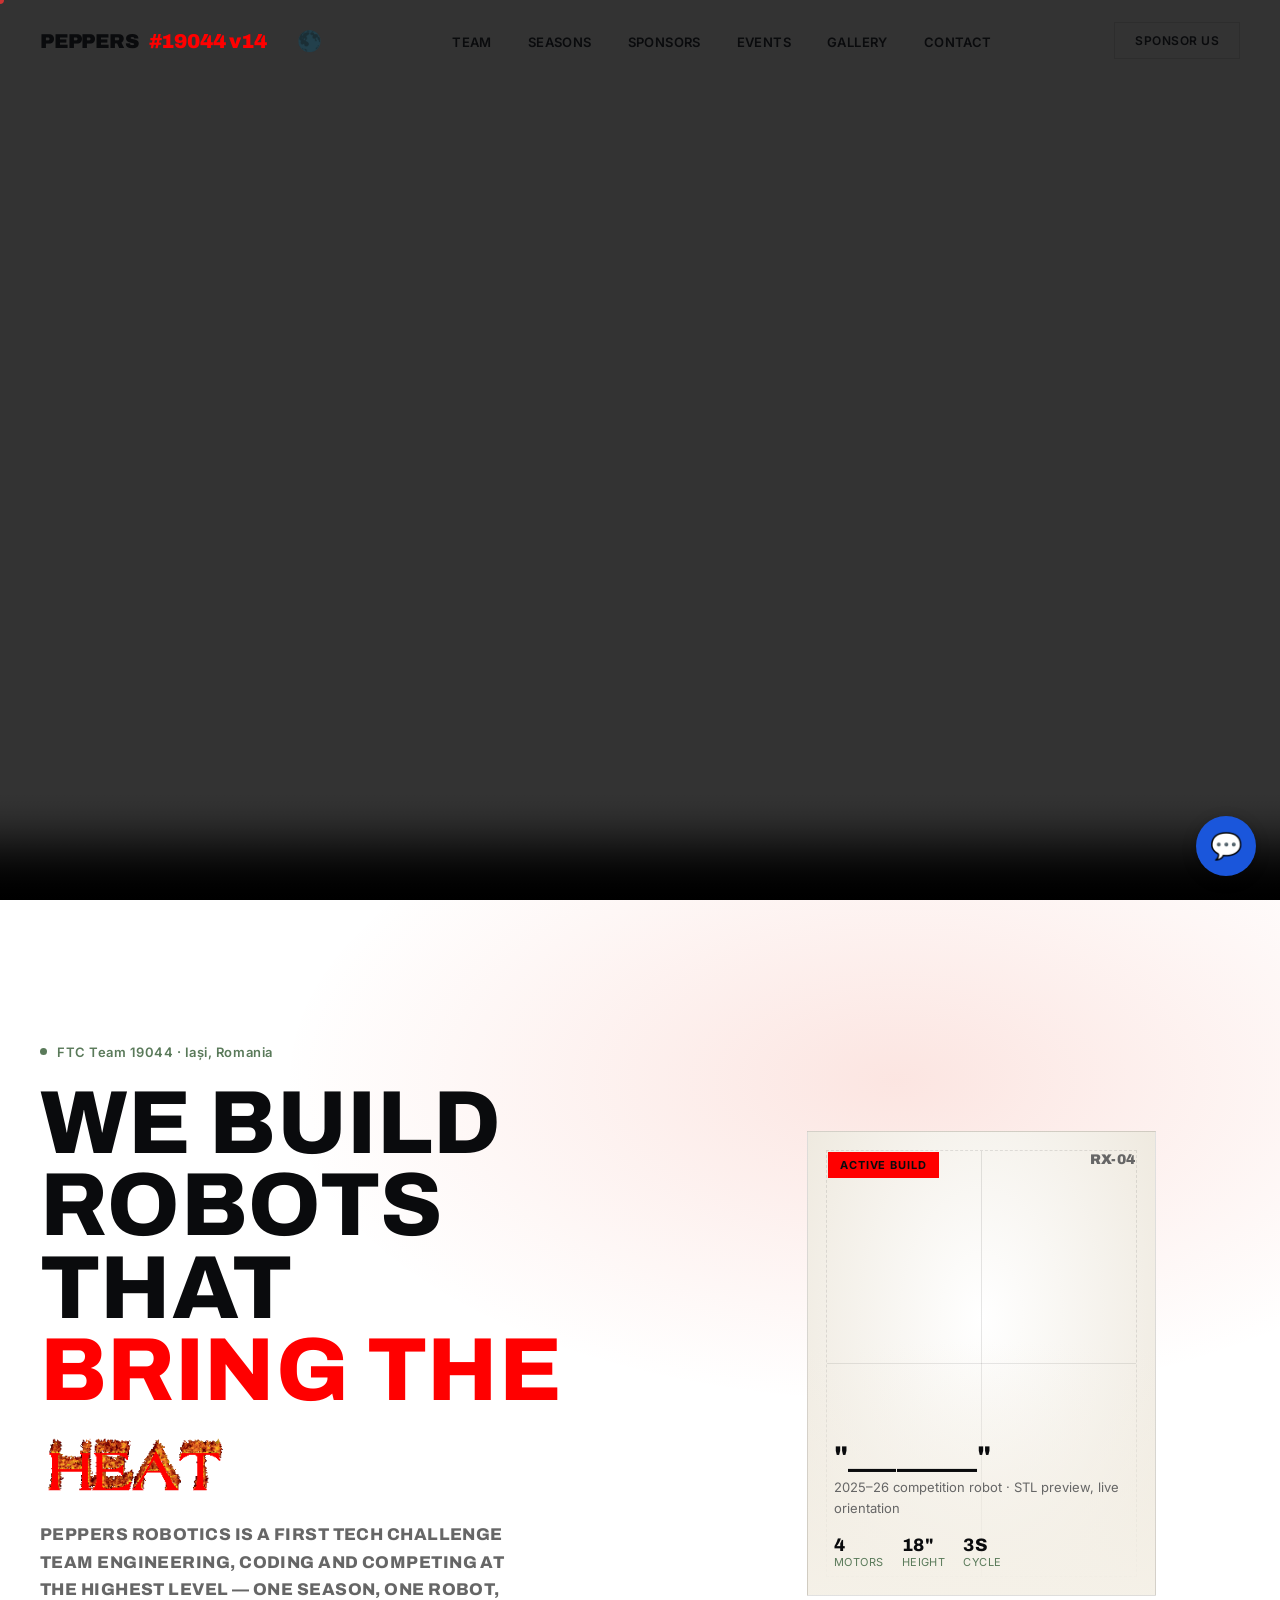
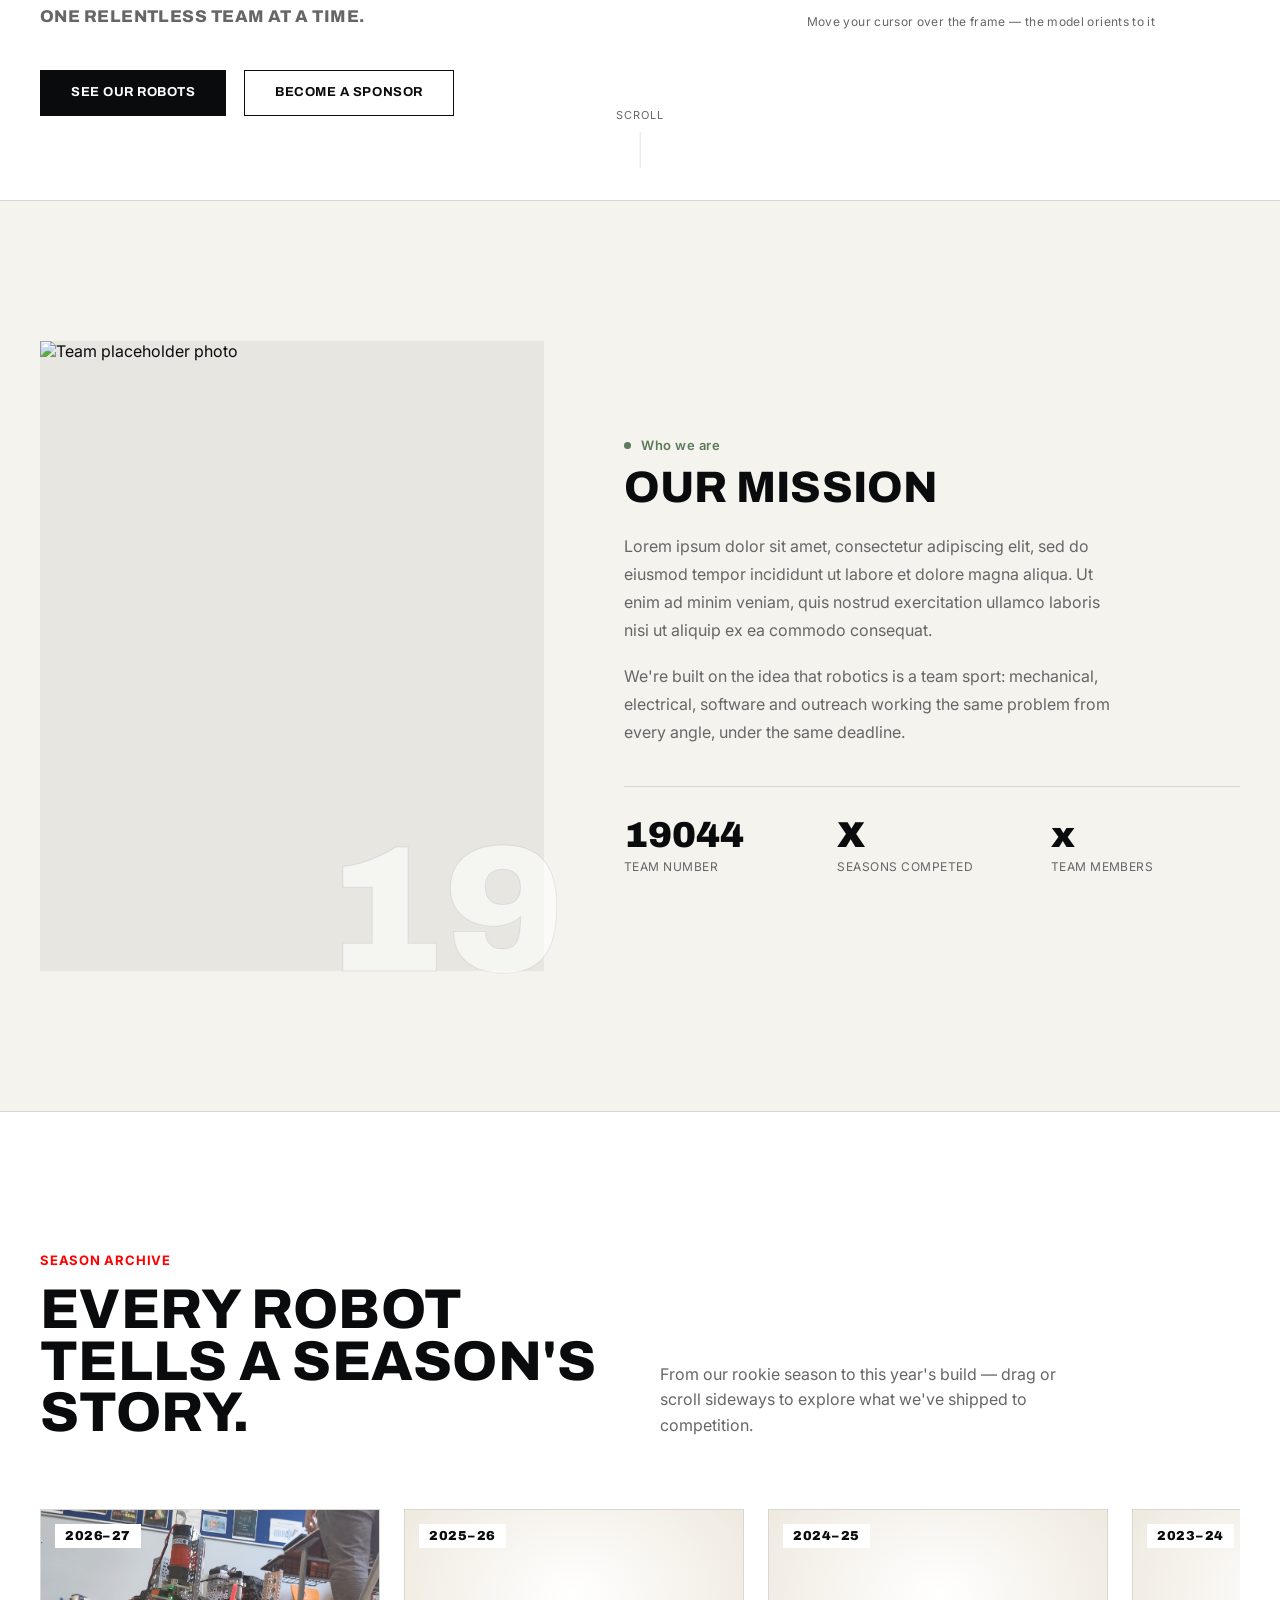
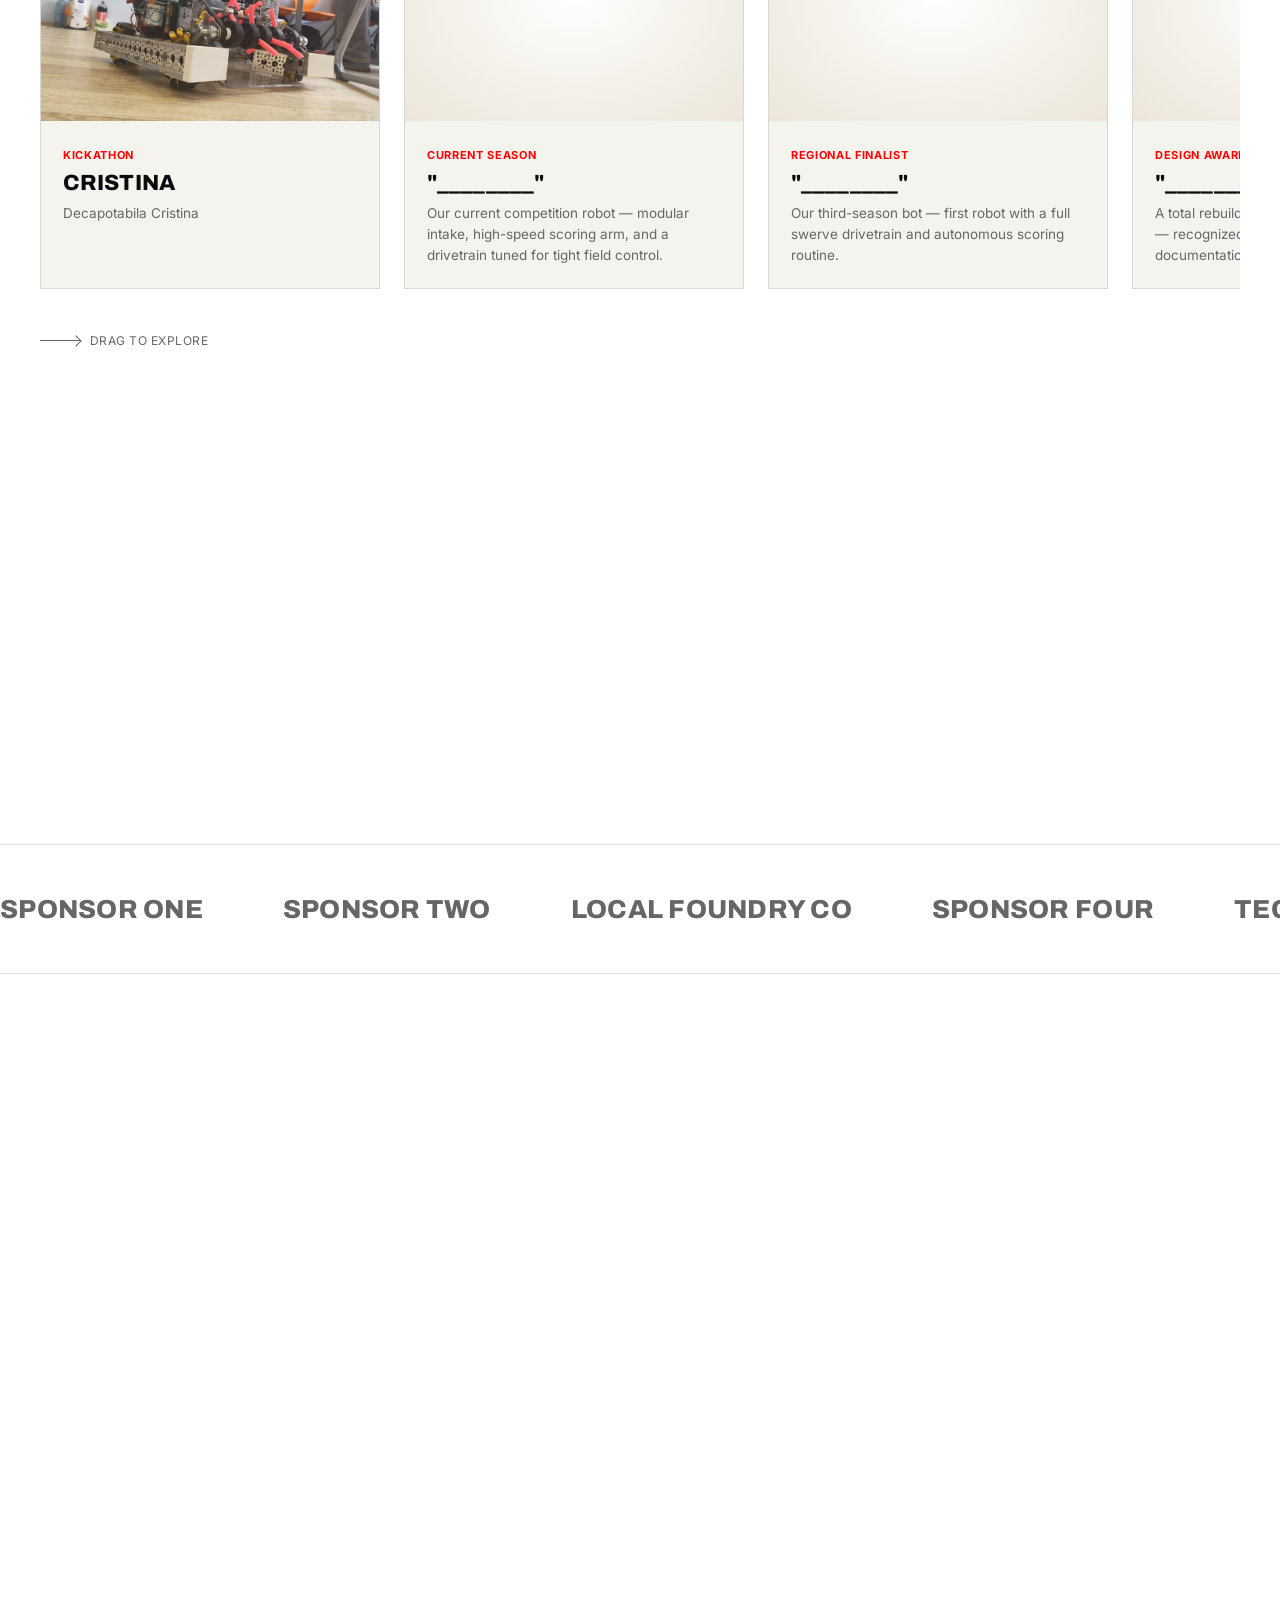
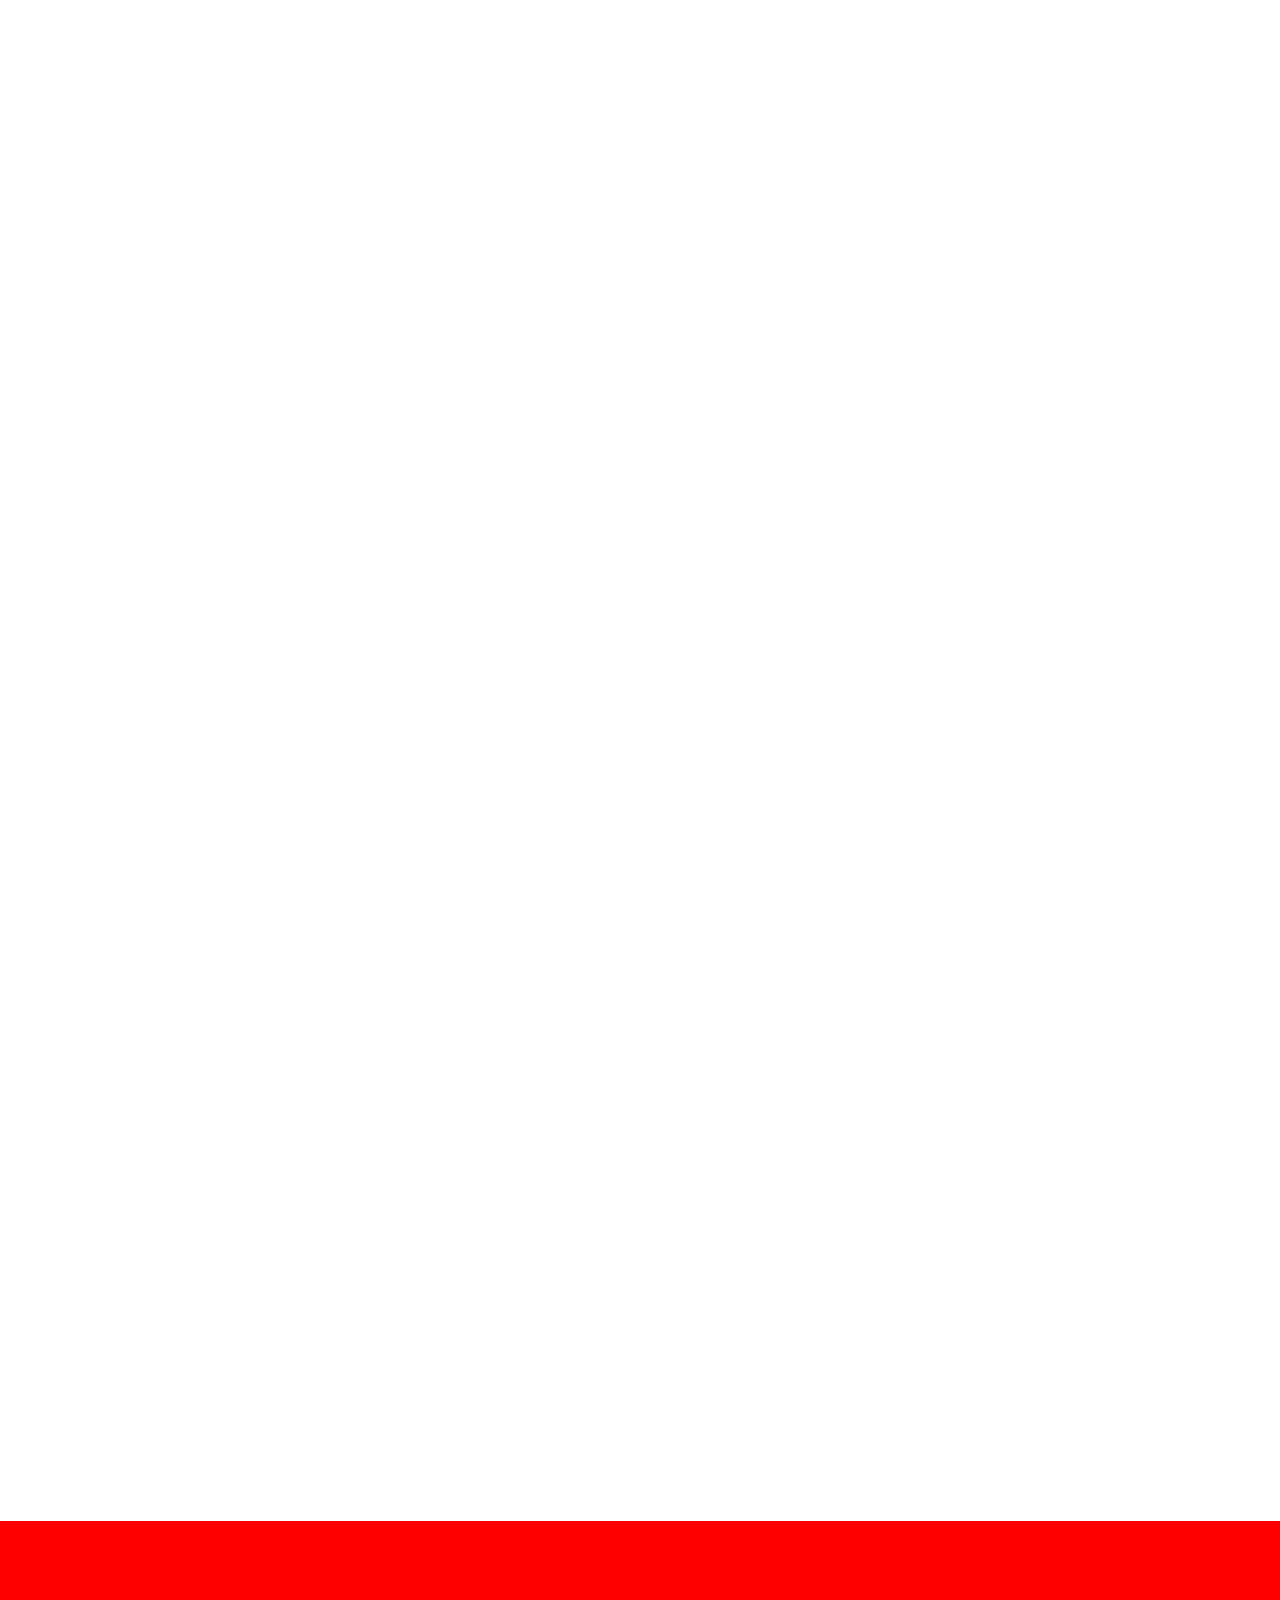
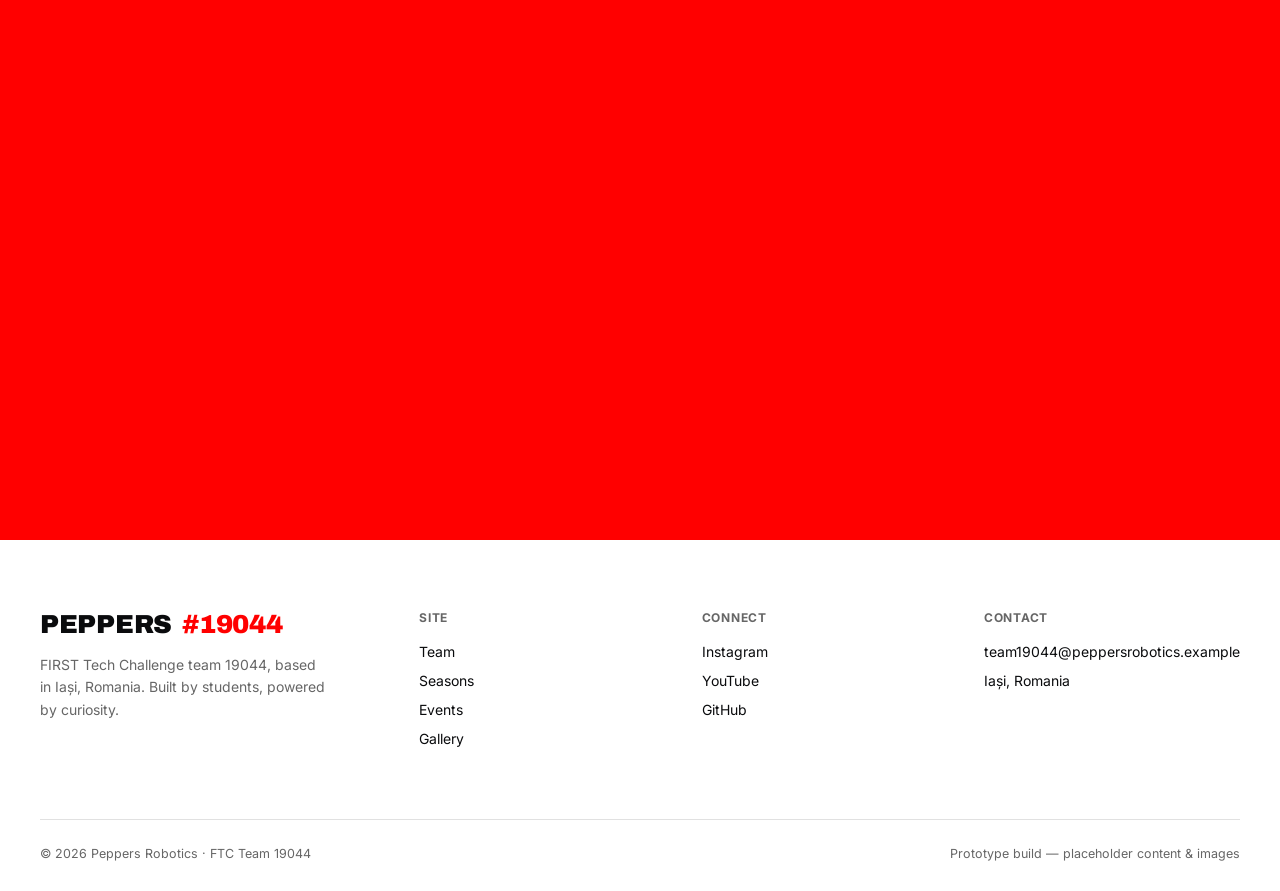
==== commit 3f6a3e9d: "Harden public chat inputs, shared usage budget, streaming and browser policy" ====
--- a/public/index.html
+++ b/public/index.html
@@ -11,9 +11,9 @@
   <link
     href="https://fonts.googleapis.com/css2?family=Archivo:wght@500;700;800;900&family=Inter:wght@400;500;600&display=swap"
     rel="stylesheet">
-  <script src="https://cdnjs.cloudflare.com/ajax/libs/three.js/r128/three.min.js"></script>
+  <script src="https://cdnjs.cloudflare.com/ajax/libs/three.js/r128/three.min.js" integrity="sha384-CI3ELBVUz9XQO+97x6nwMDPosPR5XvsxW2ua7N1Xeygeh1IxtgqtCkGfQY9WWdHu" crossorigin="anonymous"></script>
   <!-- Model loaders. Versions MUST match the three.js r128 above (0.128.0). -->
-  <script src="https://cdn.jsdelivr.net/npm/three@0.128.0/examples/js/loaders/GLTFLoader.js"></script>  <!-- .glb / .gltf (recommended) -->
+  <script src="https://cdn.jsdelivr.net/npm/three@0.128.0/examples/js/loaders/GLTFLoader.js" integrity="sha384-fljlqkjWlmSFjkESkQvm77heIZpoWmXEOzlCA7kOpGUH+95Zk0yGfQieWM2q136E" crossorigin="anonymous"></script>  <!-- .glb / .gltf (recommended) -->
   <link rel="stylesheet" href="styles.css">
   <link rel="stylesheet" href="chat-widget.css">
 </head>
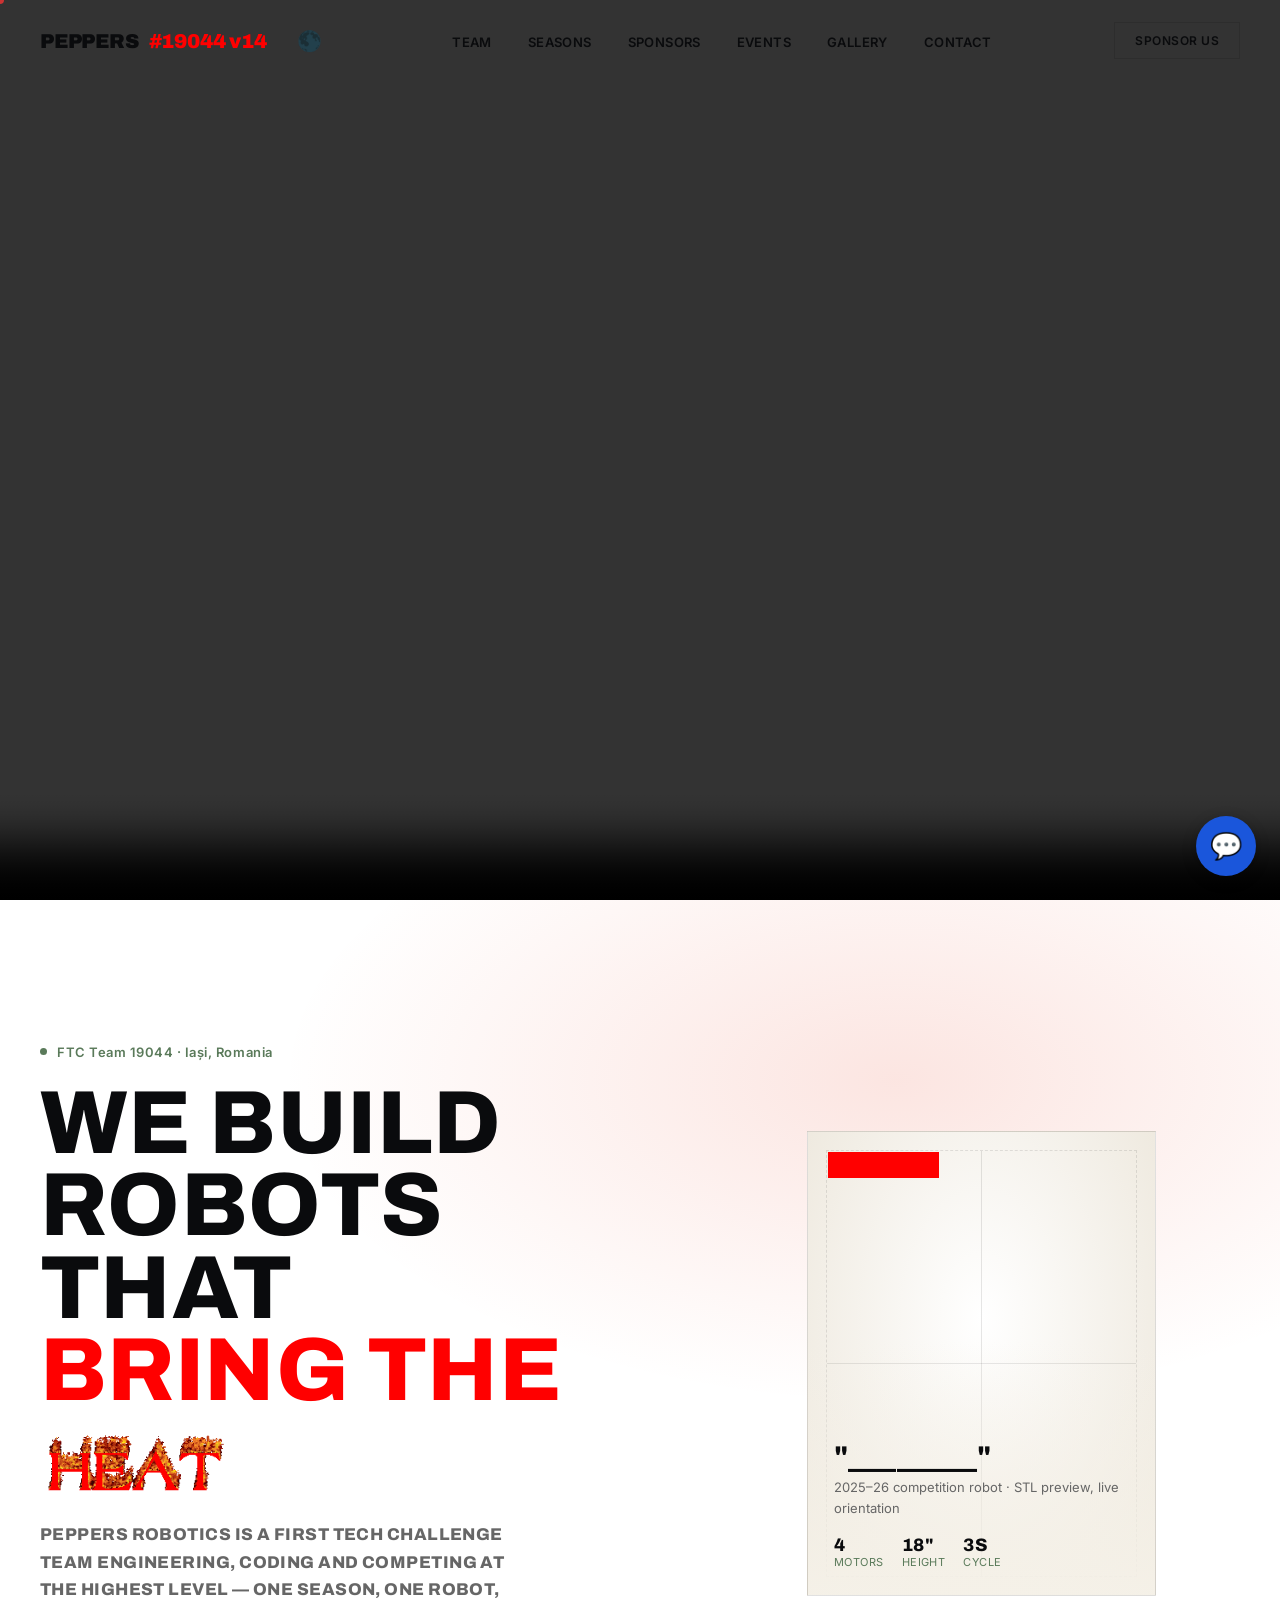
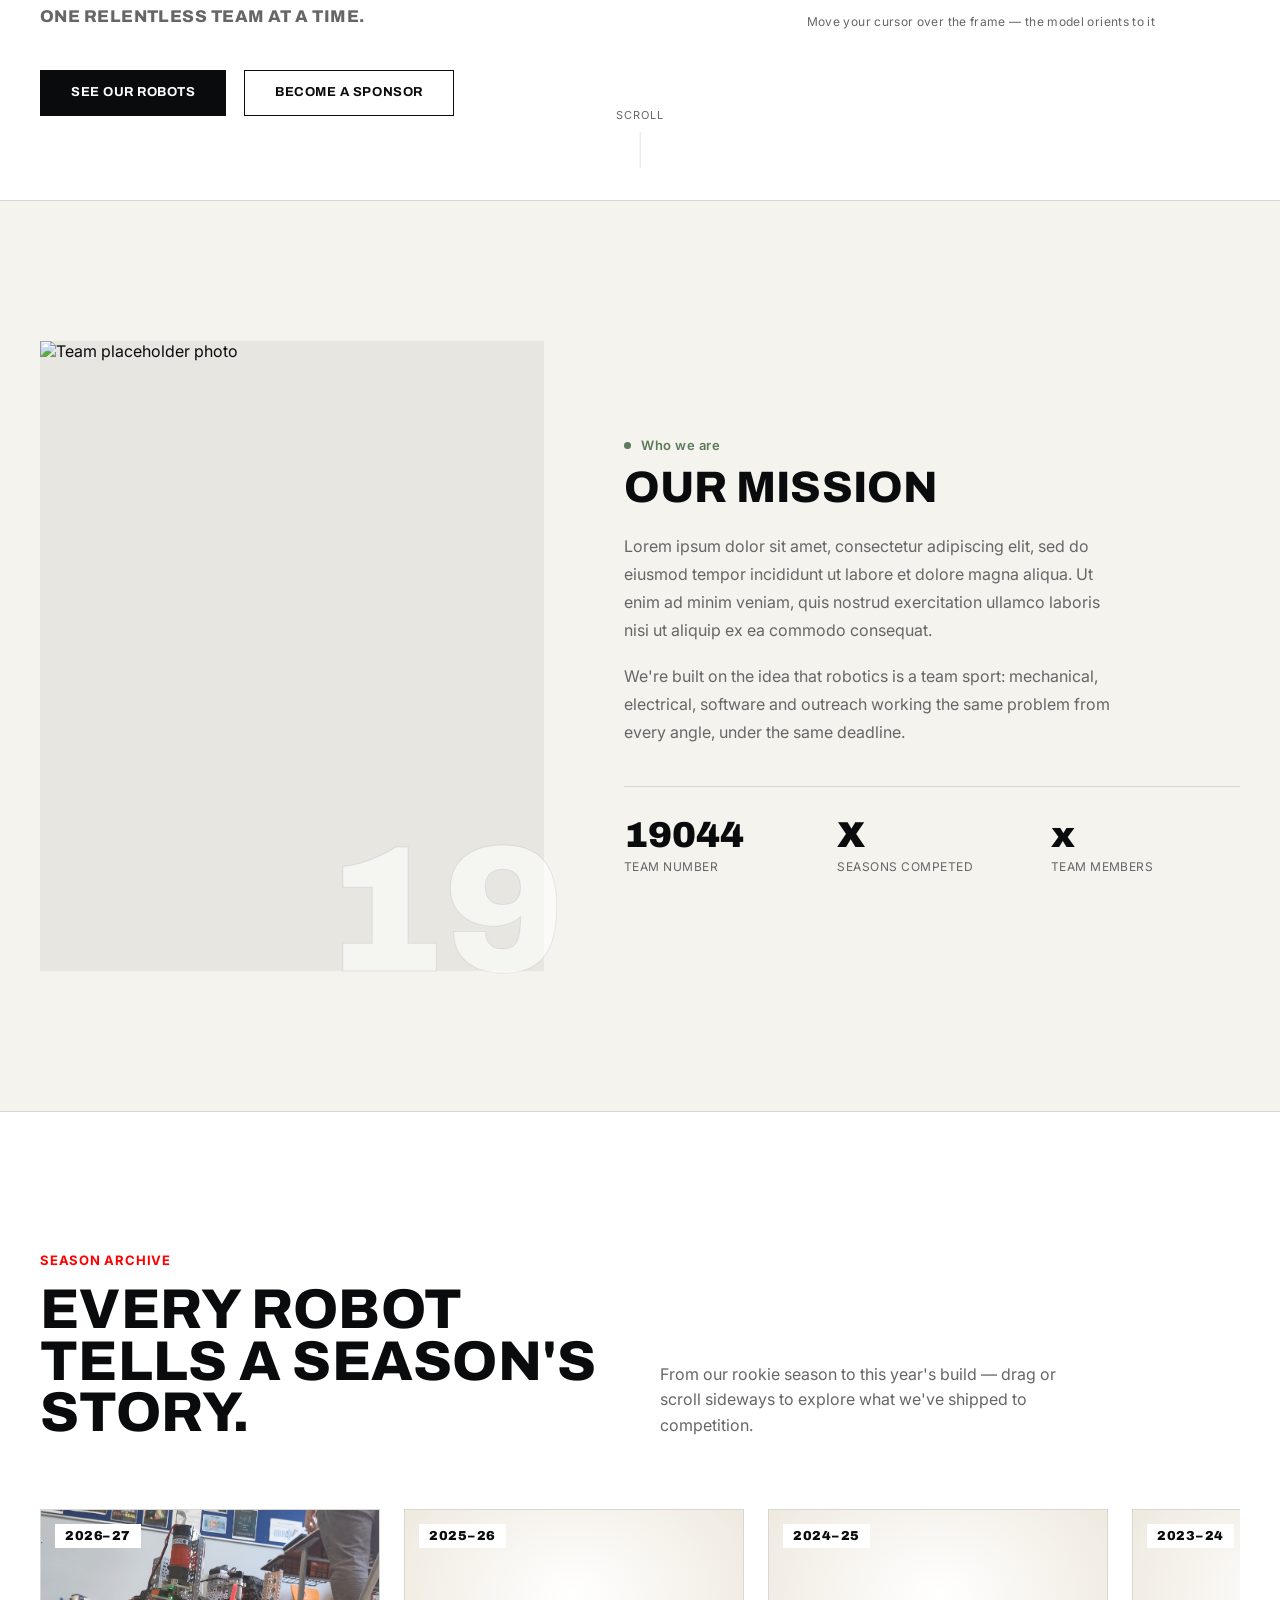
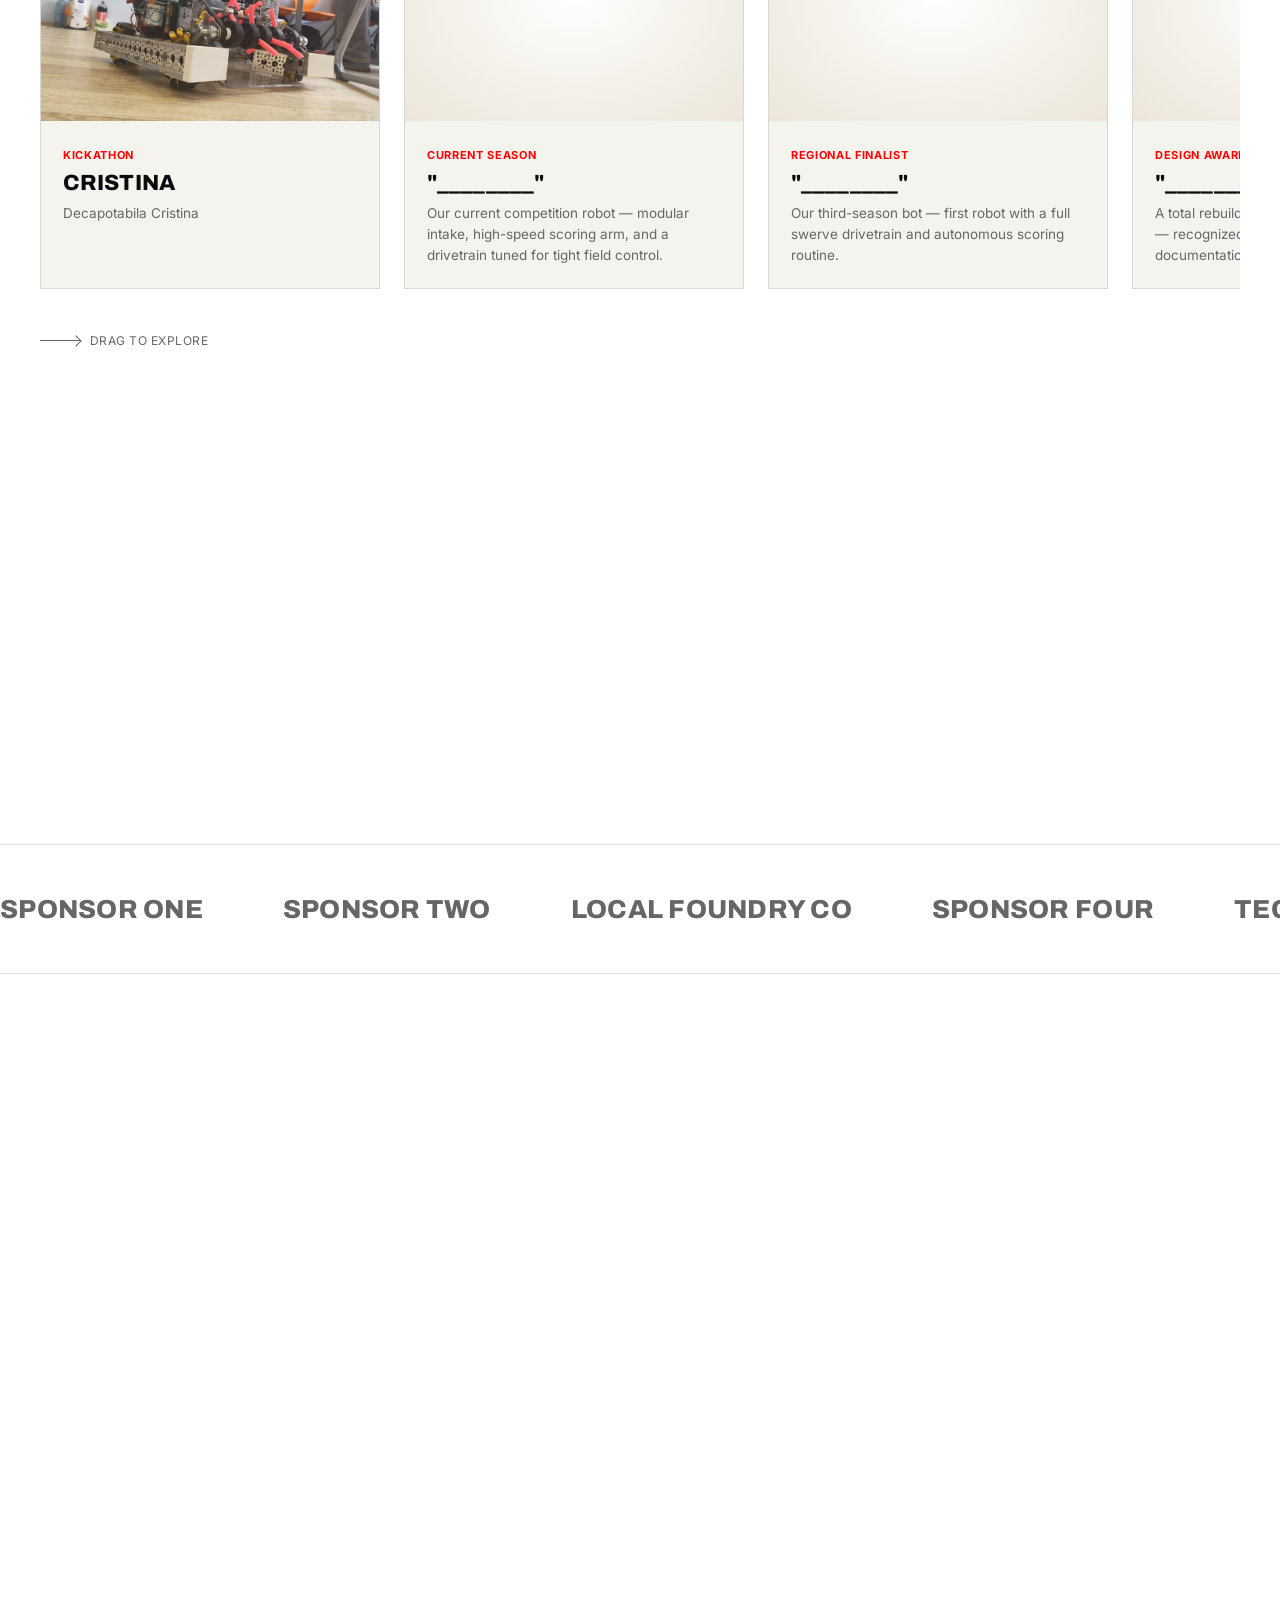
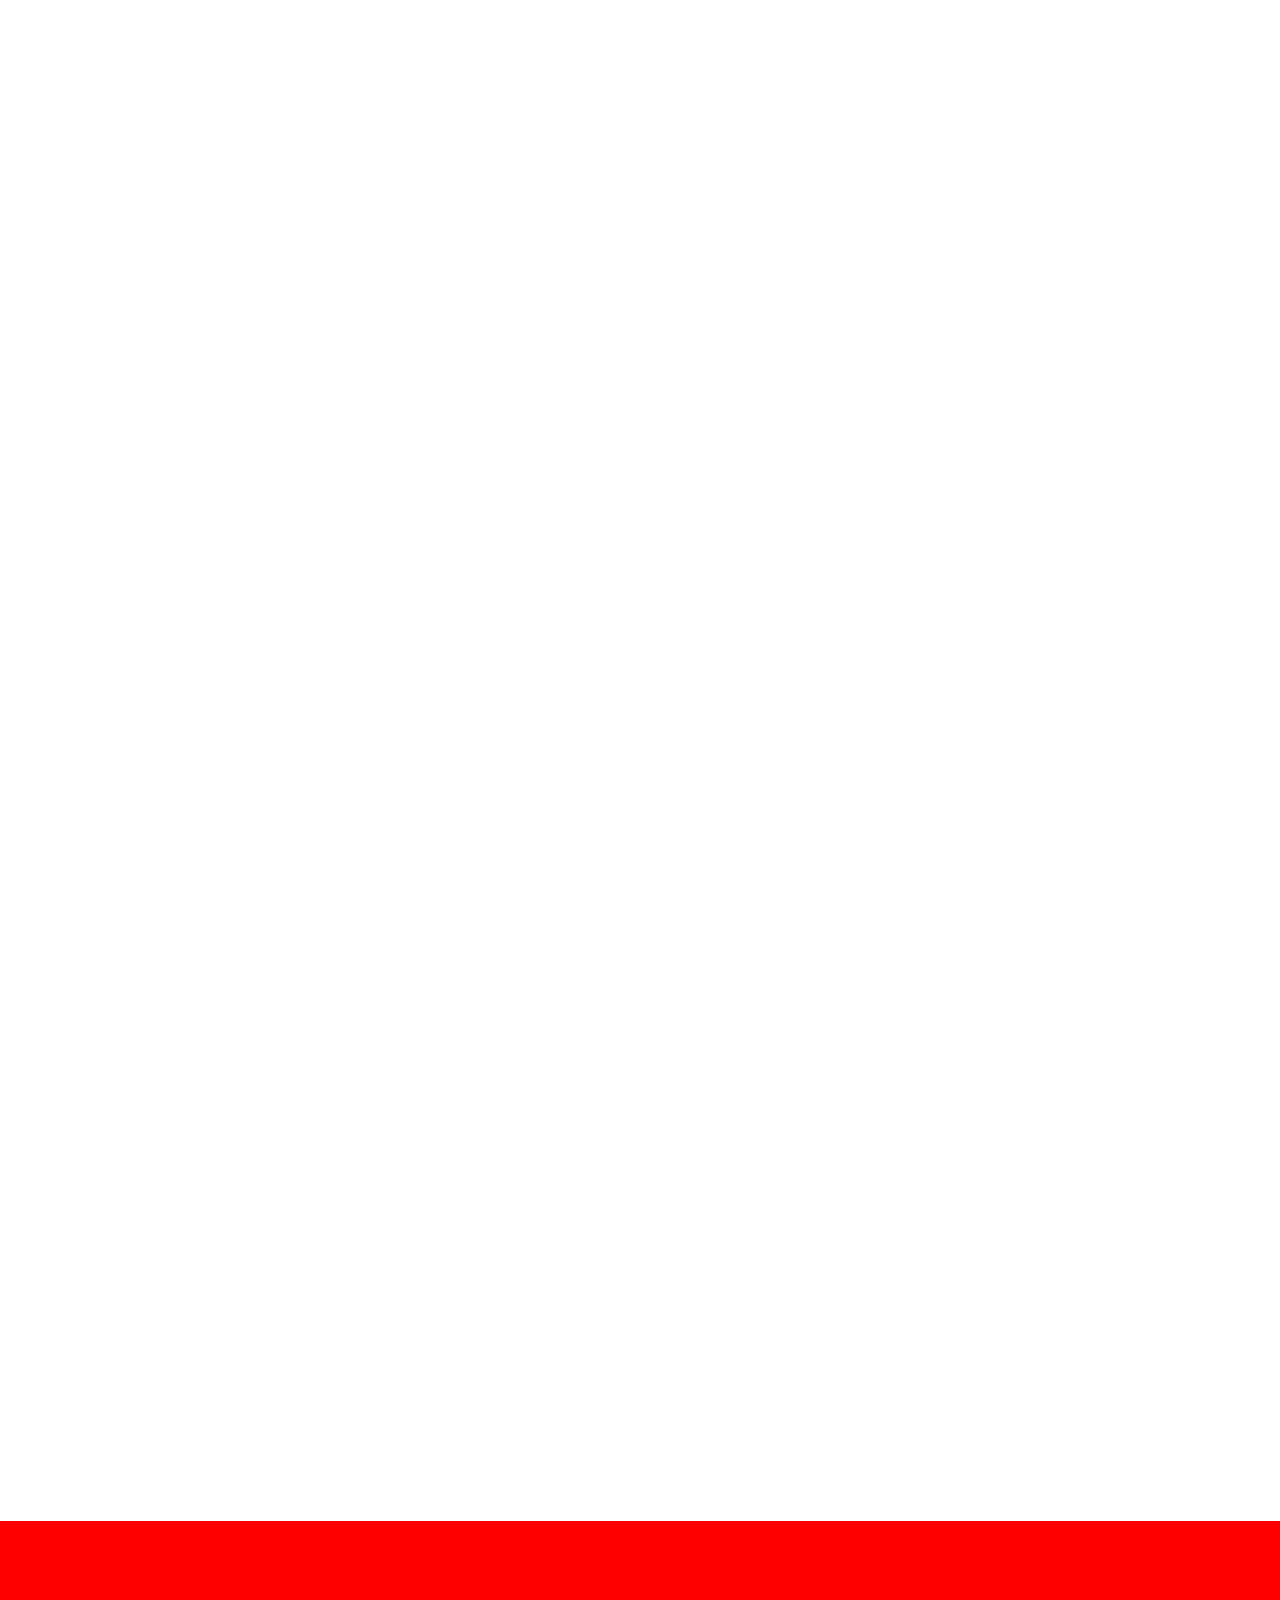
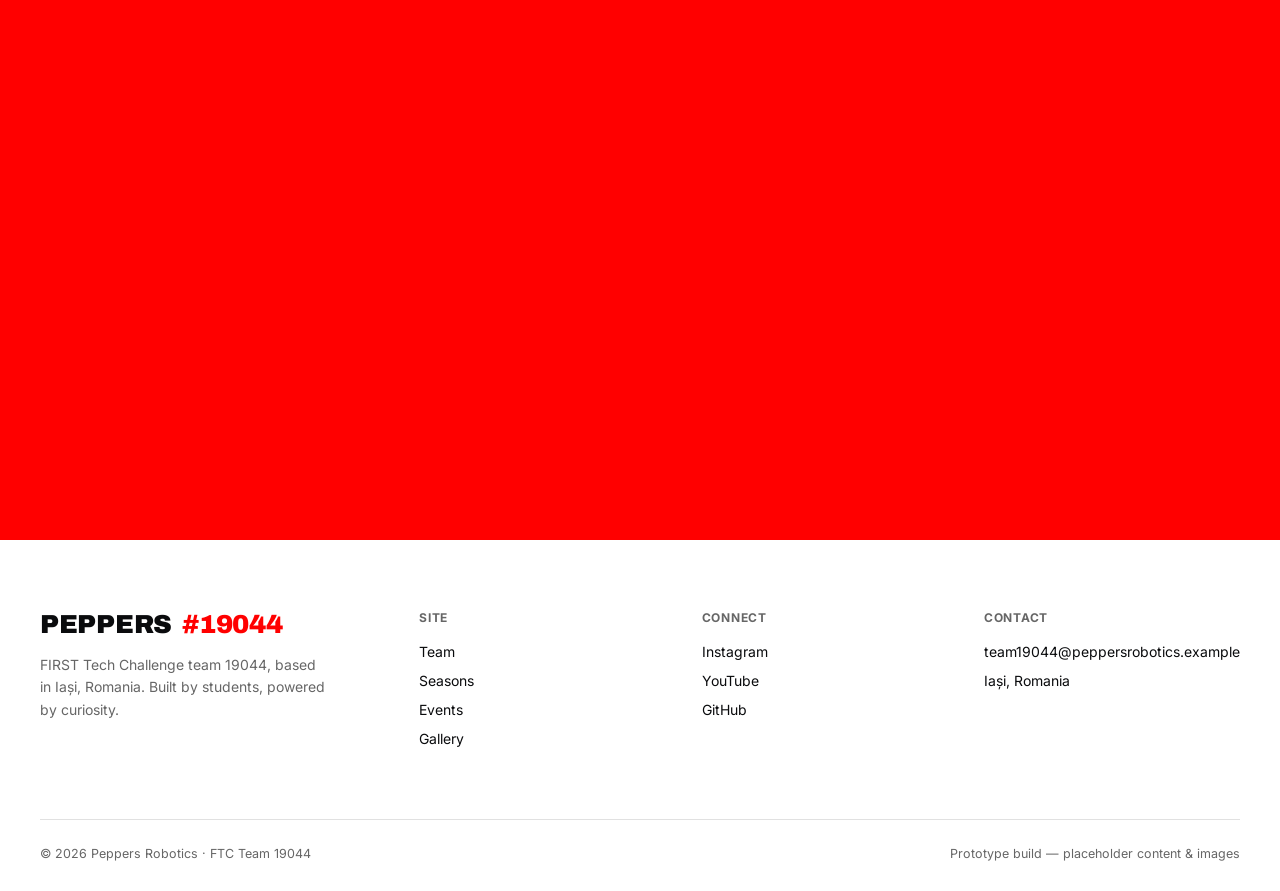
==== commit ac7a6be2: "Merge 609f134ada00a37315e76471dd3ac3b9c9d33771 into d51b2252ed402f46a817463c3d0c4477768e13ea" ====
--- a/public/index.html
+++ b/public/index.html
@@ -11,11 +11,15 @@
   <link
     href="https://fonts.googleapis.com/css2?family=Archivo:wght@500;700;800;900&family=Inter:wght@400;500;600&display=swap"
     rel="stylesheet">
-  <script src="https://cdnjs.cloudflare.com/ajax/libs/three.js/r128/three.min.js" integrity="sha384-CI3ELBVUz9XQO+97x6nwMDPosPR5XvsxW2ua7N1Xeygeh1IxtgqtCkGfQY9WWdHu" crossorigin="anonymous"></script>
+  <script src="https://cdnjs.cloudflare.com/ajax/libs/three.js/r128/three.min.js"></script>
   <!-- Model loaders. Versions MUST match the three.js r128 above (0.128.0). -->
-  <script src="https://cdn.jsdelivr.net/npm/three@0.128.0/examples/js/loaders/GLTFLoader.js" integrity="sha384-fljlqkjWlmSFjkESkQvm77heIZpoWmXEOzlCA7kOpGUH+95Zk0yGfQieWM2q136E" crossorigin="anonymous"></script>  <!-- .glb / .gltf (recommended) -->
+  <script src="https://cdn.jsdelivr.net/npm/three@0.128.0/examples/js/loaders/GLTFLoader.js"></script>  <!-- .glb / .gltf (recommended) -->
   <link rel="stylesheet" href="styles.css">
   <link rel="stylesheet" href="chat-widget.css">
+  <script>
+    window.va = window.va || function () { (window.vaq = window.vaq || []).push(arguments); };
+  </script>
+  <script defer src="/_vercel/insights/script.js"></script>
 </head>
 
 <body>
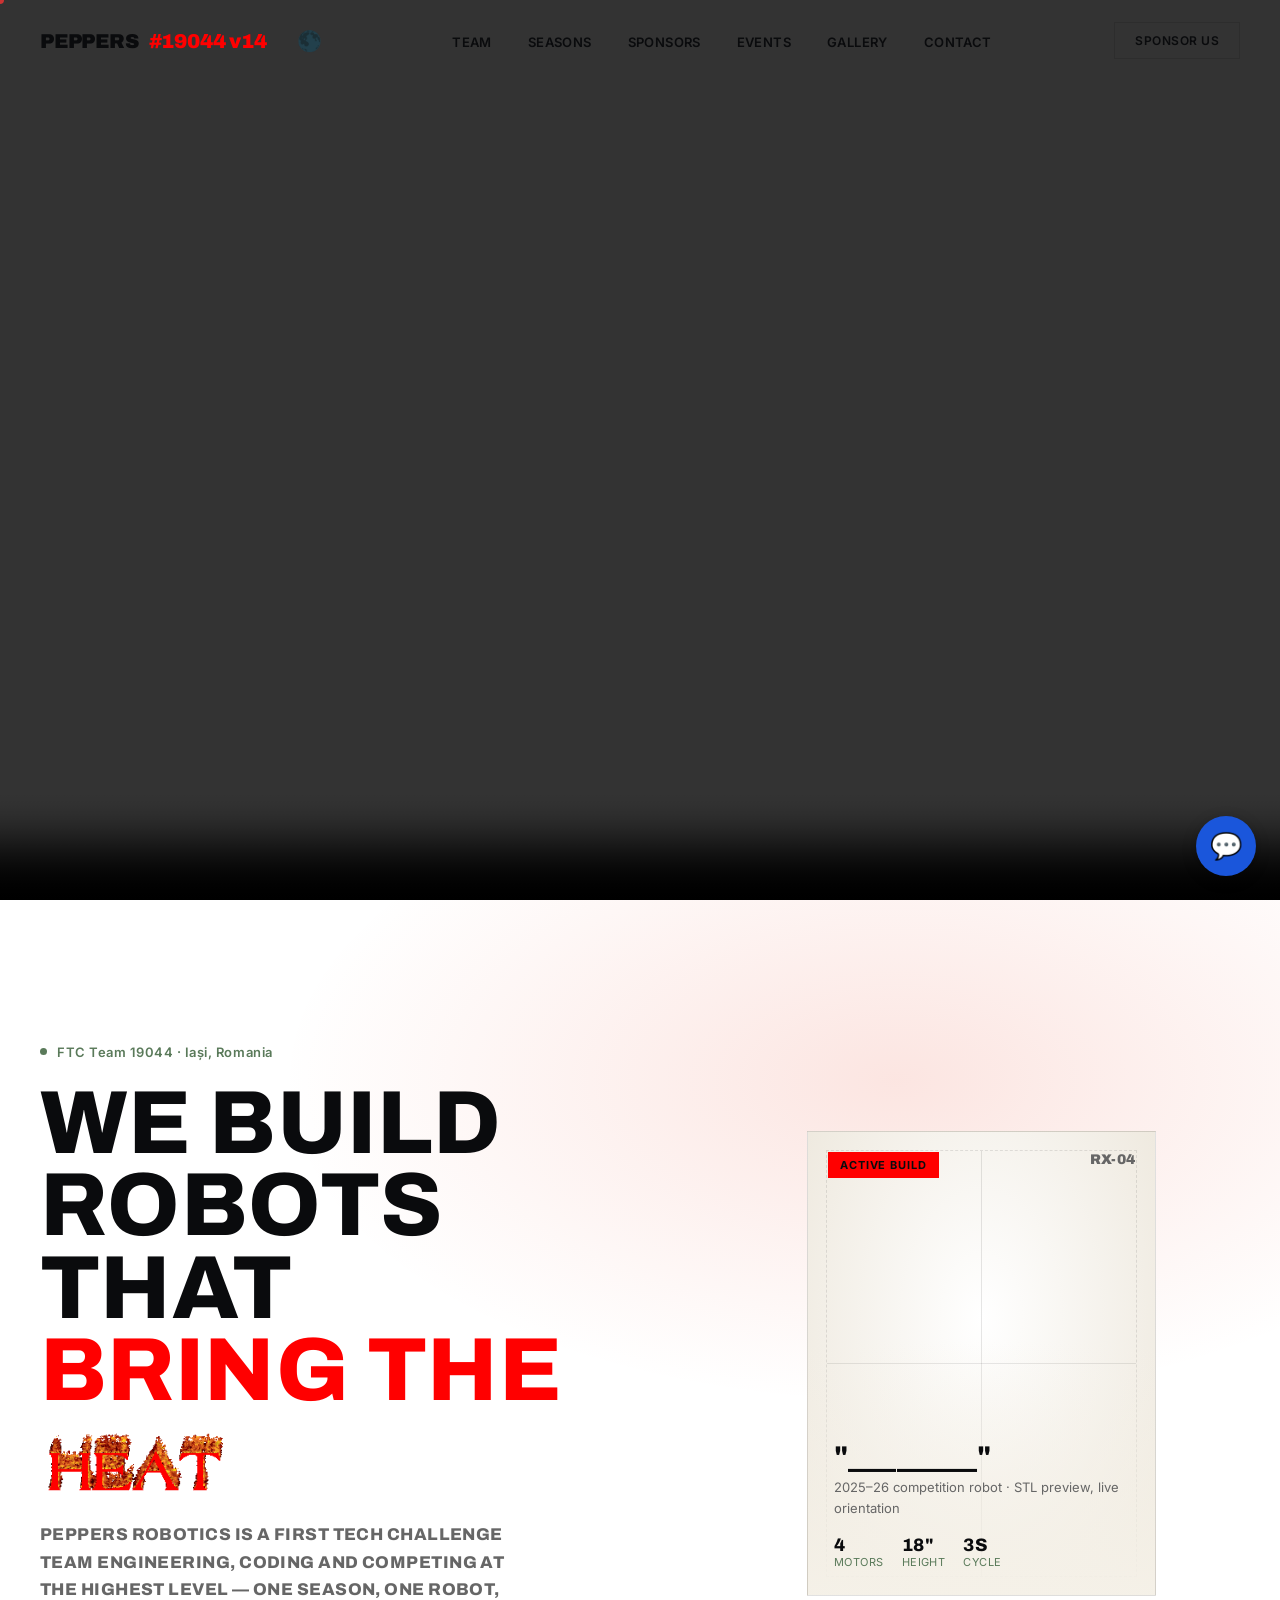
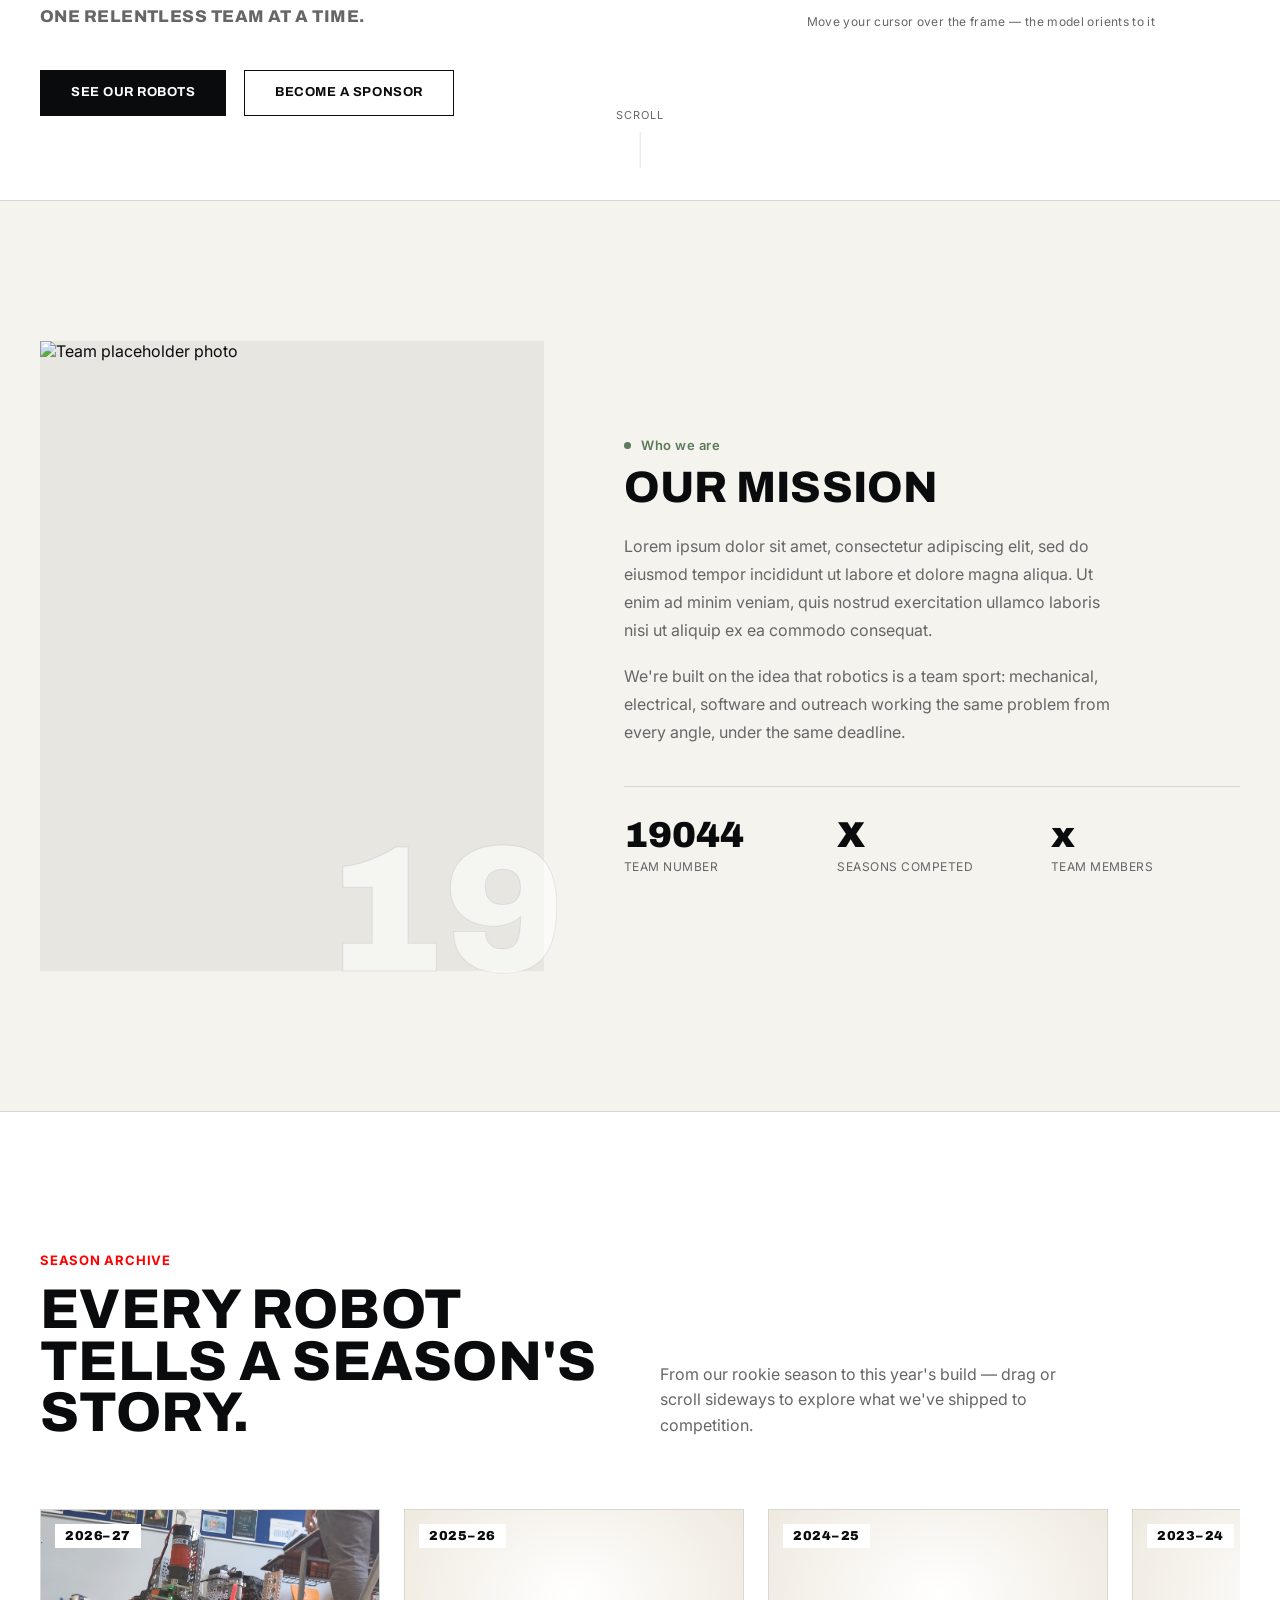
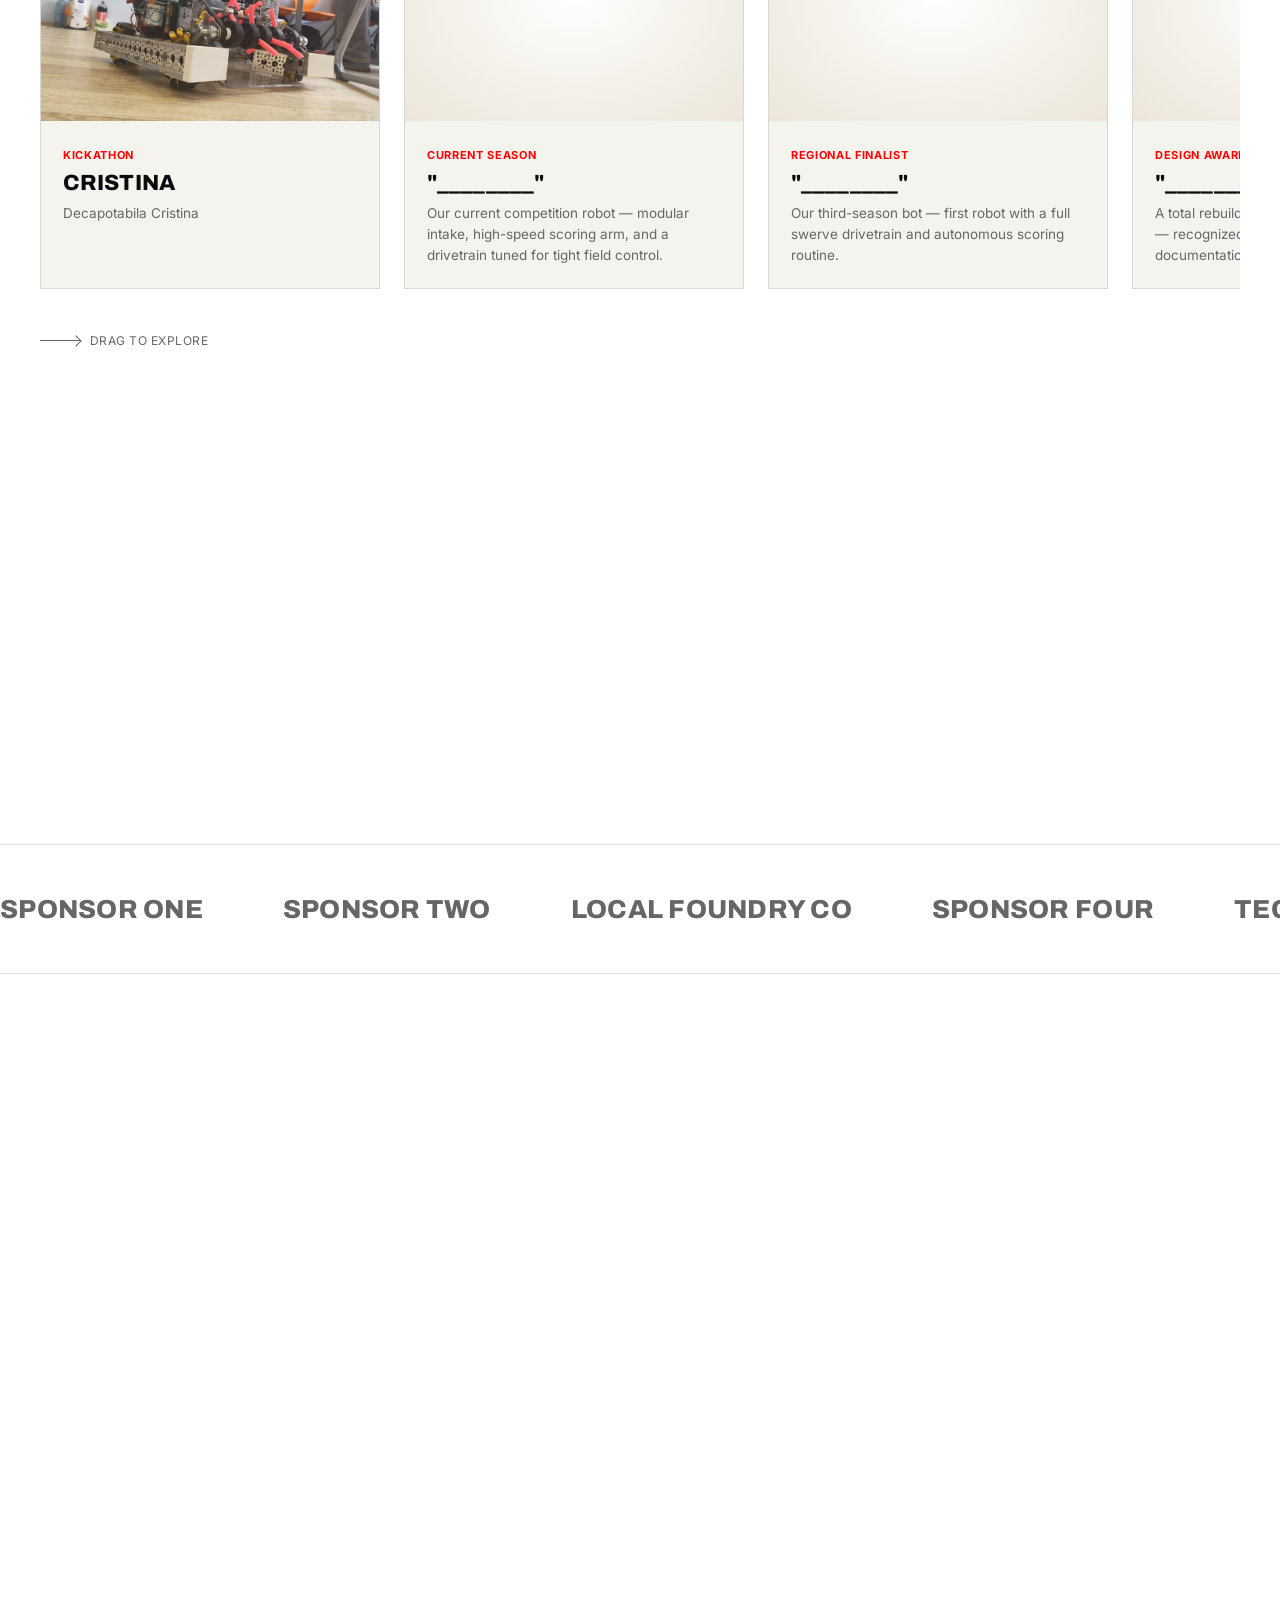
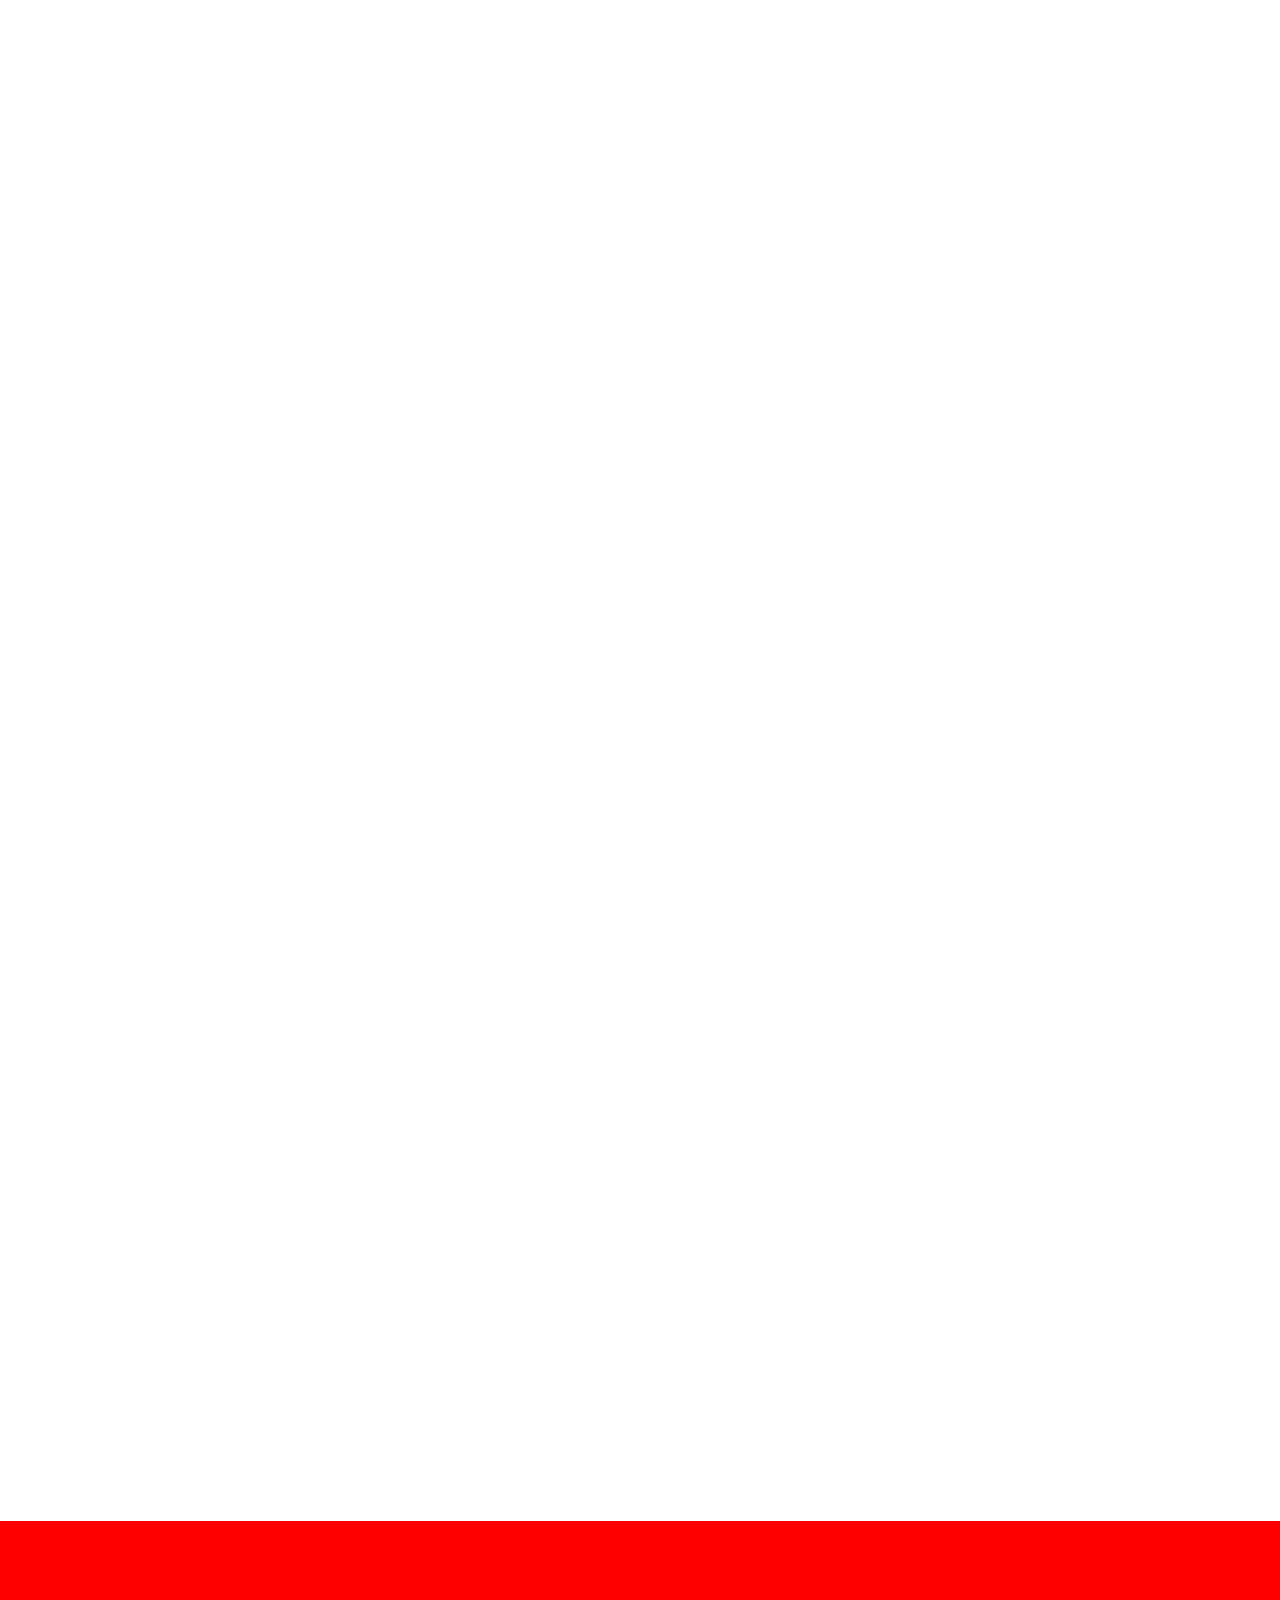
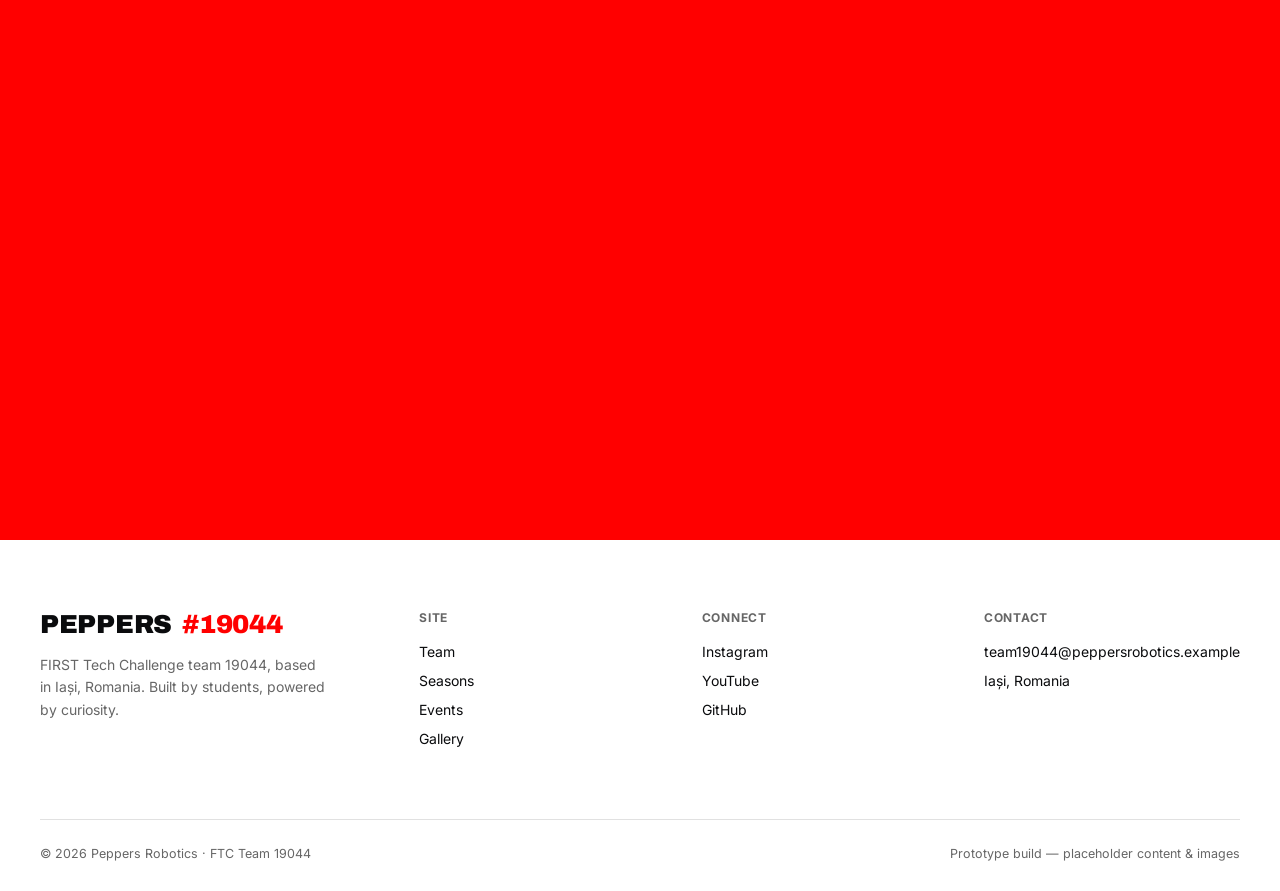
==== commit 491ca5b7: "Merge pull request #3 from TurtleMaster182/security/chat-hardening Harden public chat and browser se" ====
--- a/public/index.html
+++ b/public/index.html
@@ -11,15 +11,11 @@
   <link
     href="https://fonts.googleapis.com/css2?family=Archivo:wght@500;700;800;900&family=Inter:wght@400;500;600&display=swap"
     rel="stylesheet">
-  <script src="https://cdnjs.cloudflare.com/ajax/libs/three.js/r128/three.min.js"></script>
+  <script src="https://cdnjs.cloudflare.com/ajax/libs/three.js/r128/three.min.js" integrity="sha384-CI3ELBVUz9XQO+97x6nwMDPosPR5XvsxW2ua7N1Xeygeh1IxtgqtCkGfQY9WWdHu" crossorigin="anonymous"></script>
   <!-- Model loaders. Versions MUST match the three.js r128 above (0.128.0). -->
-  <script src="https://cdn.jsdelivr.net/npm/three@0.128.0/examples/js/loaders/GLTFLoader.js"></script>  <!-- .glb / .gltf (recommended) -->
+  <script src="https://cdn.jsdelivr.net/npm/three@0.128.0/examples/js/loaders/GLTFLoader.js" integrity="sha384-fljlqkjWlmSFjkESkQvm77heIZpoWmXEOzlCA7kOpGUH+95Zk0yGfQieWM2q136E" crossorigin="anonymous"></script>  <!-- .glb / .gltf (recommended) -->
   <link rel="stylesheet" href="styles.css">
   <link rel="stylesheet" href="chat-widget.css">
-  <script>
-    window.va = window.va || function () { (window.vaq = window.vaq || []).push(arguments); };
-  </script>
-  <script defer src="/_vercel/insights/script.js"></script>
 </head>
 
 <body>
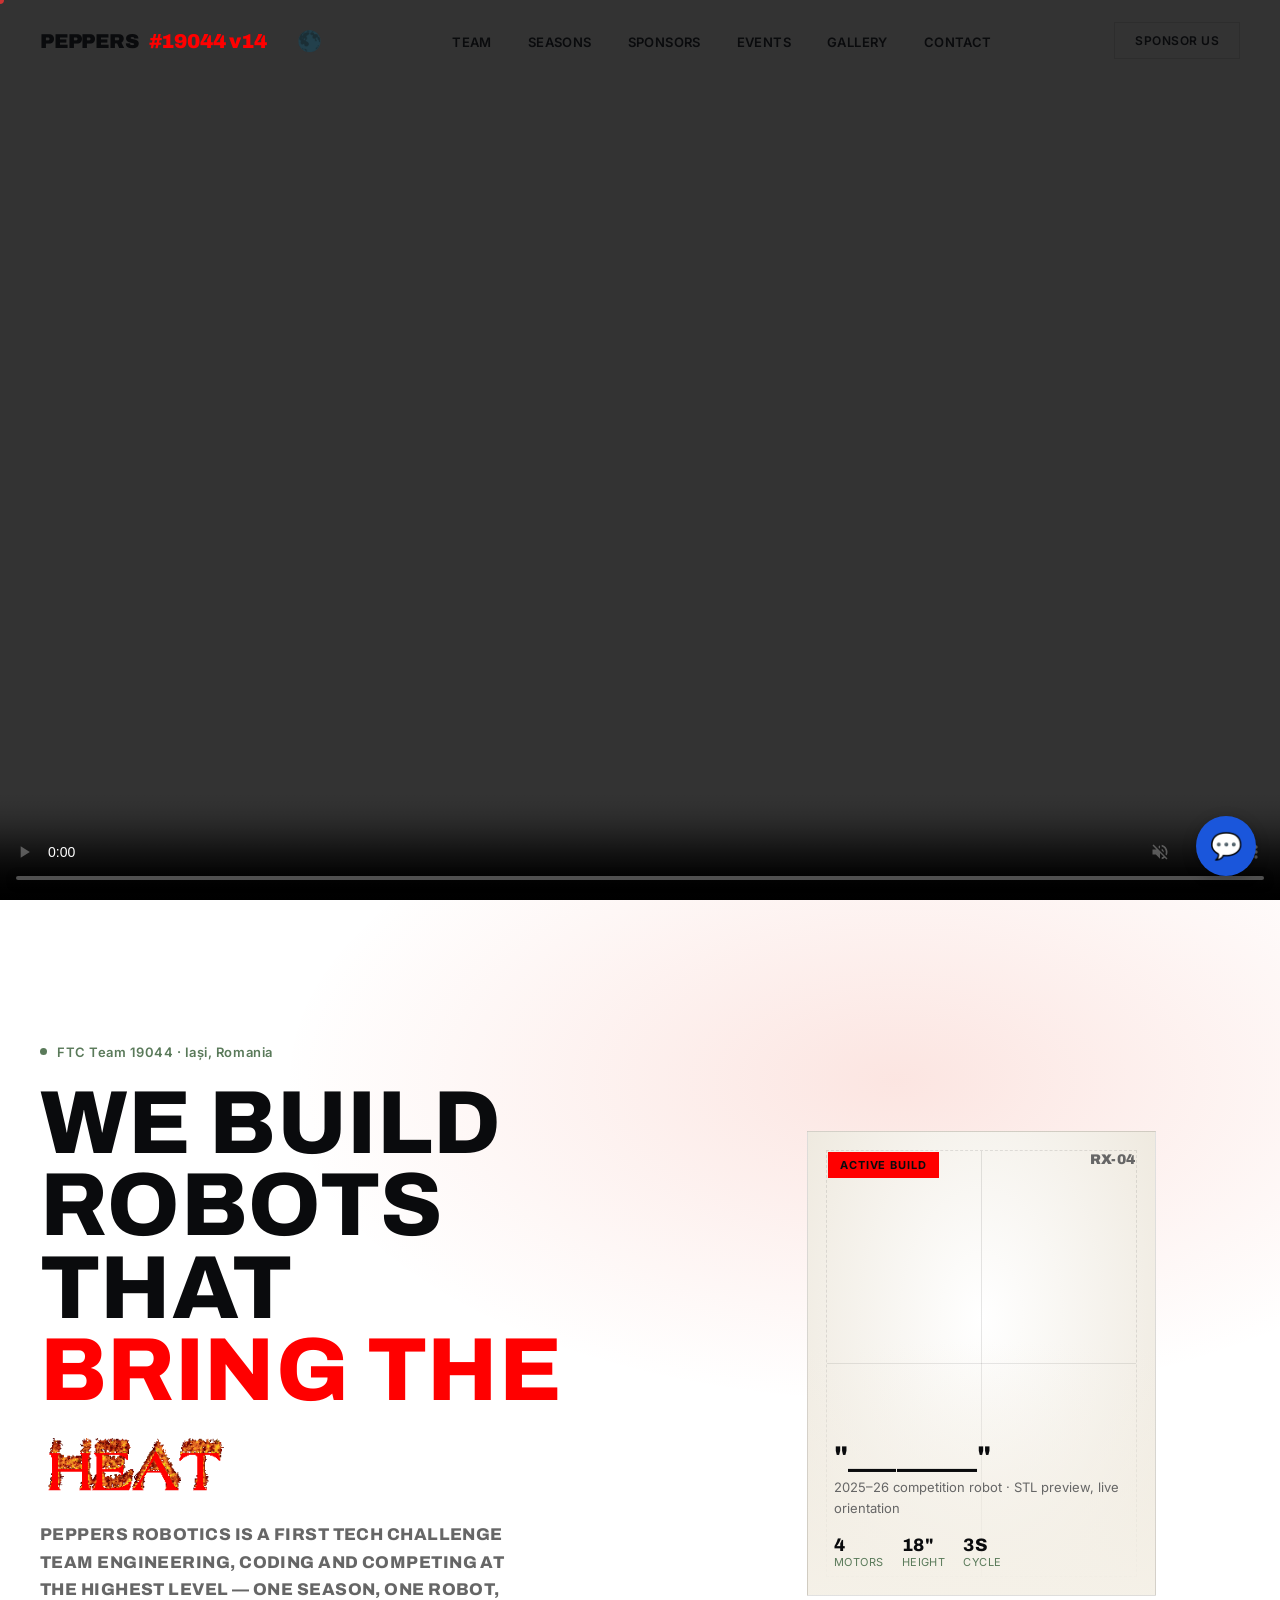
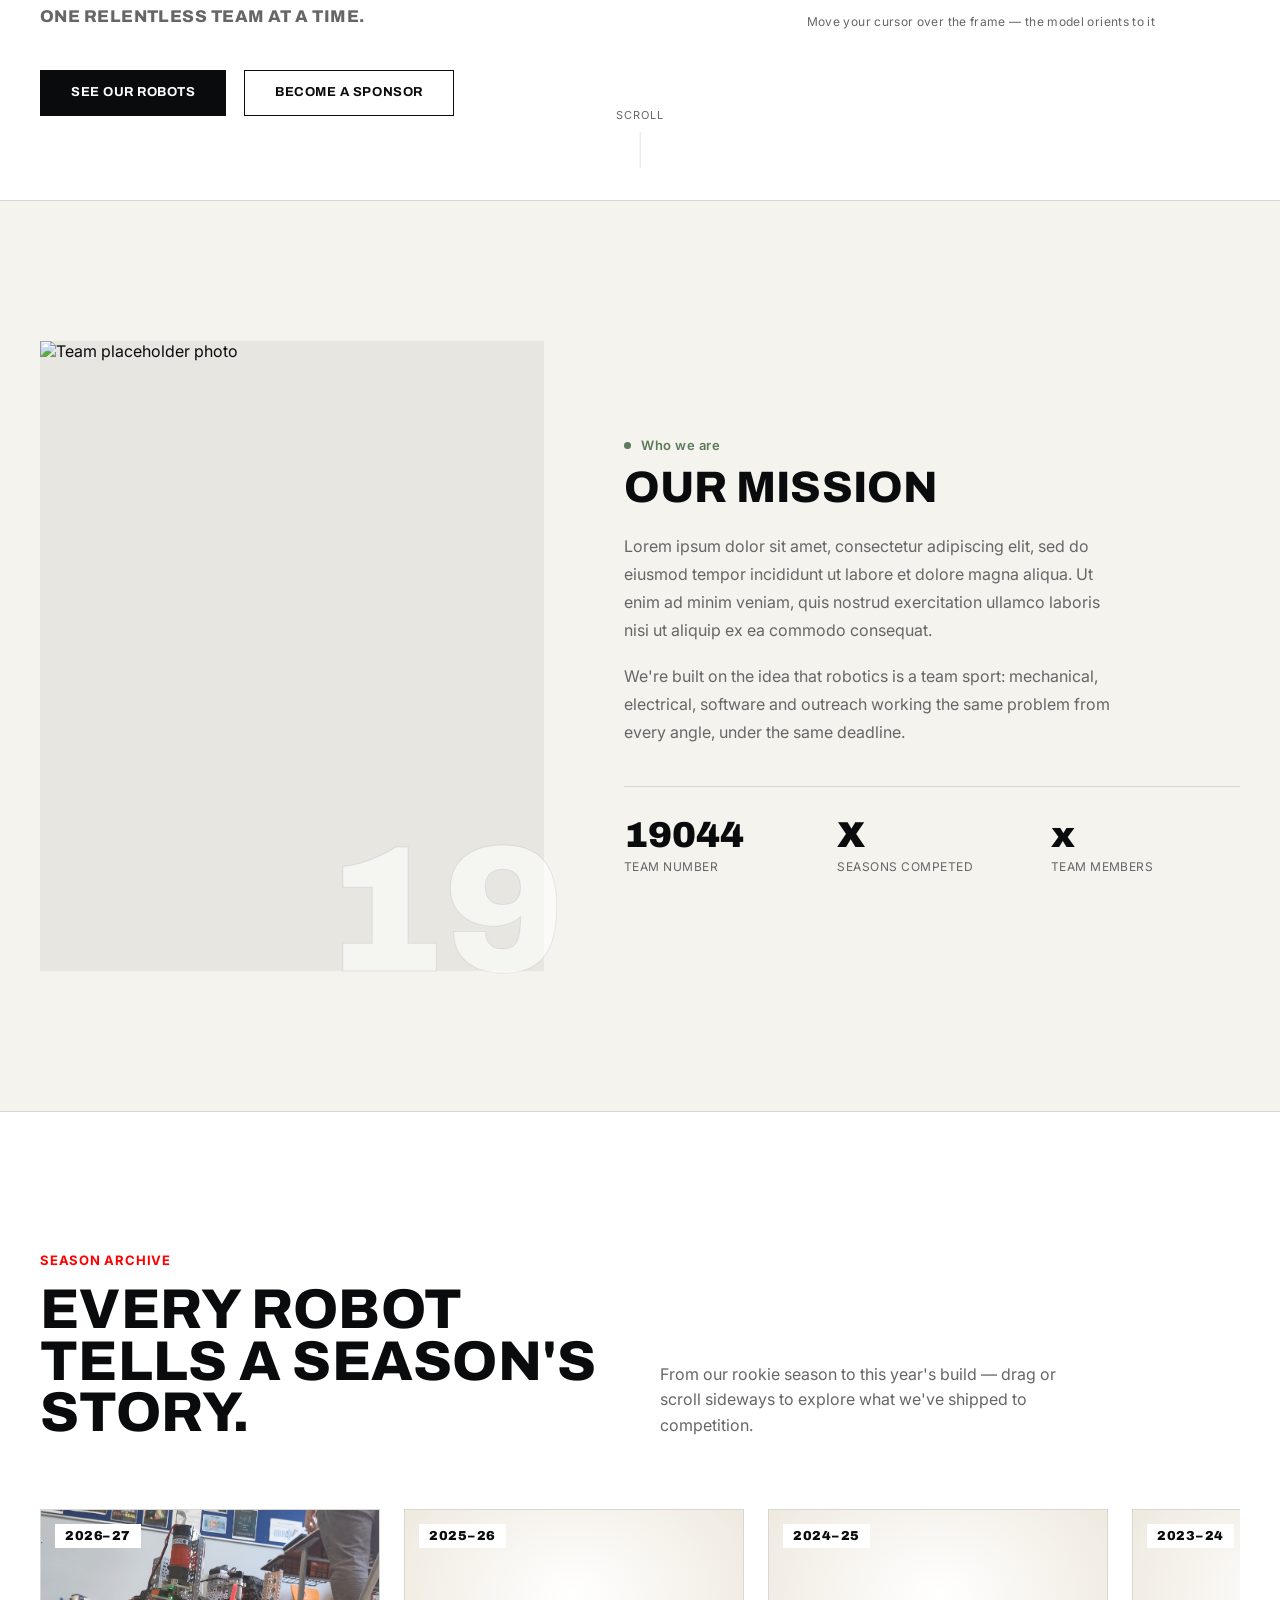
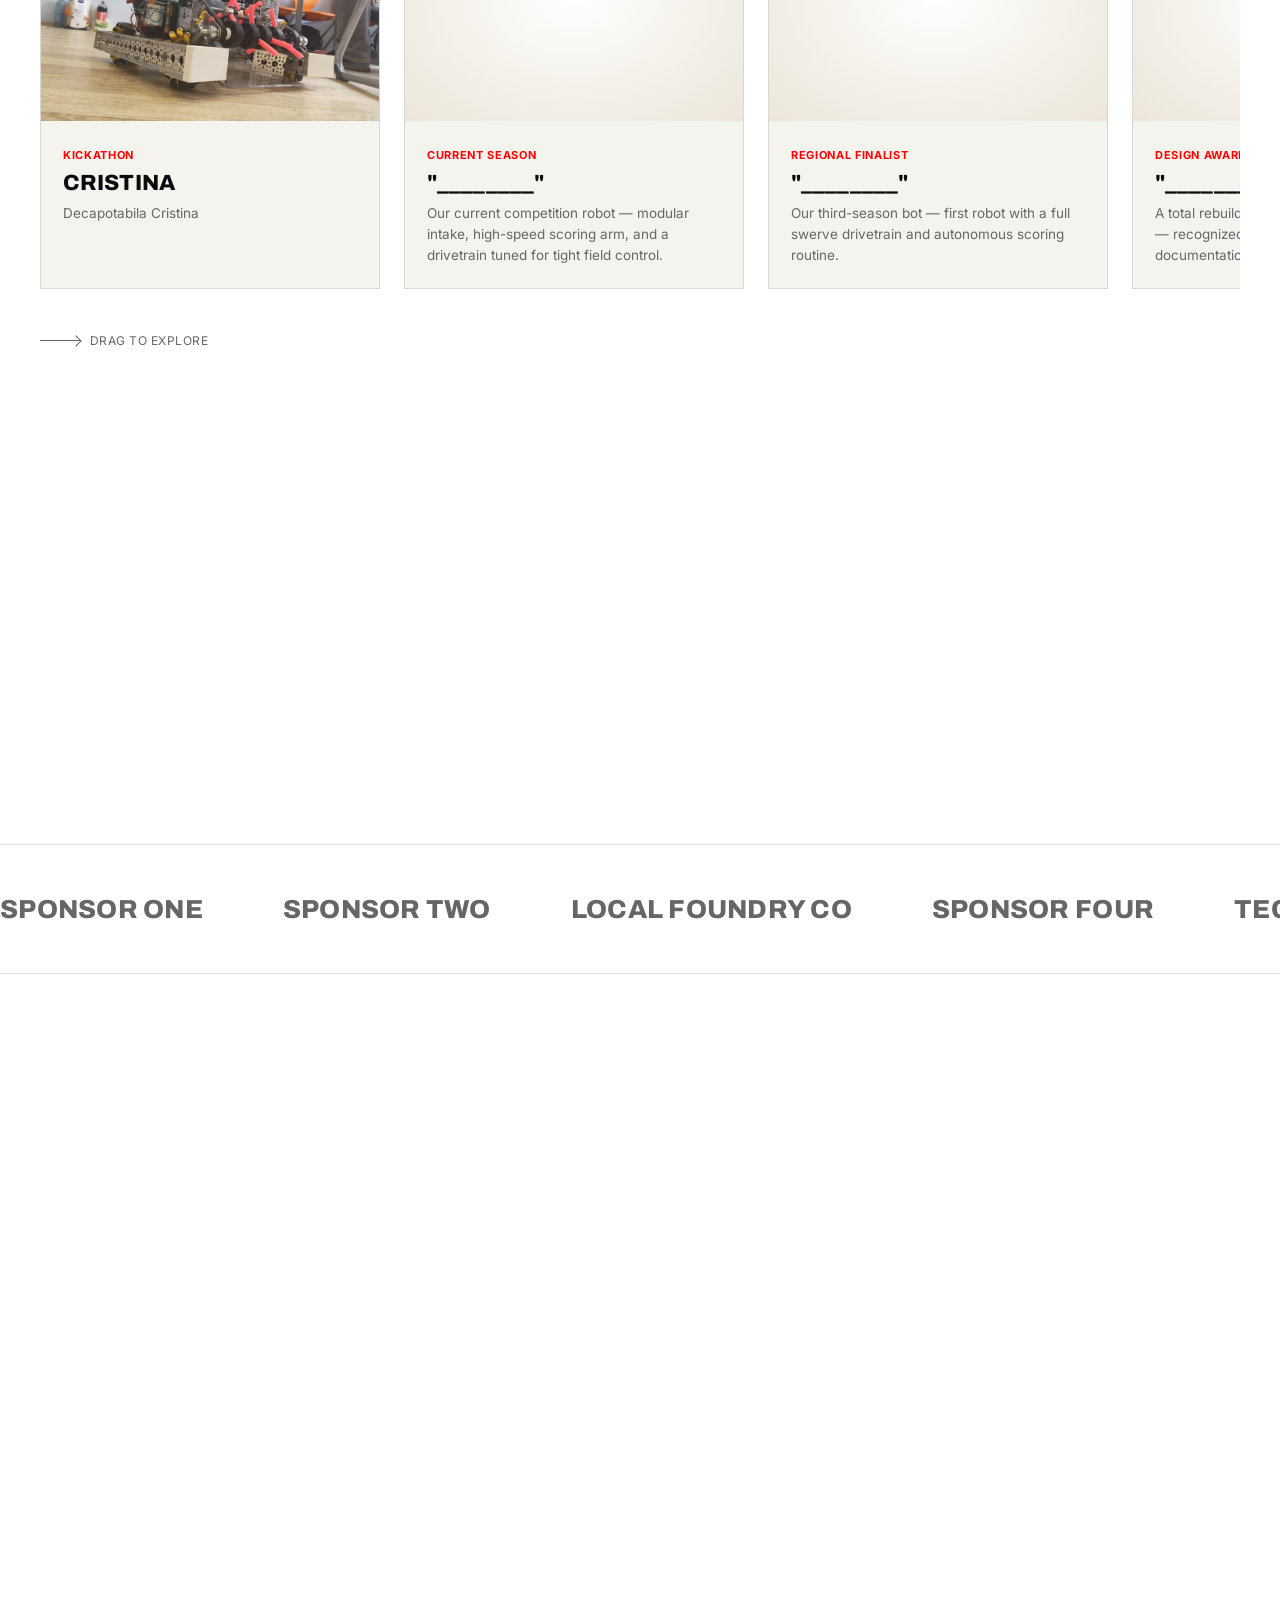
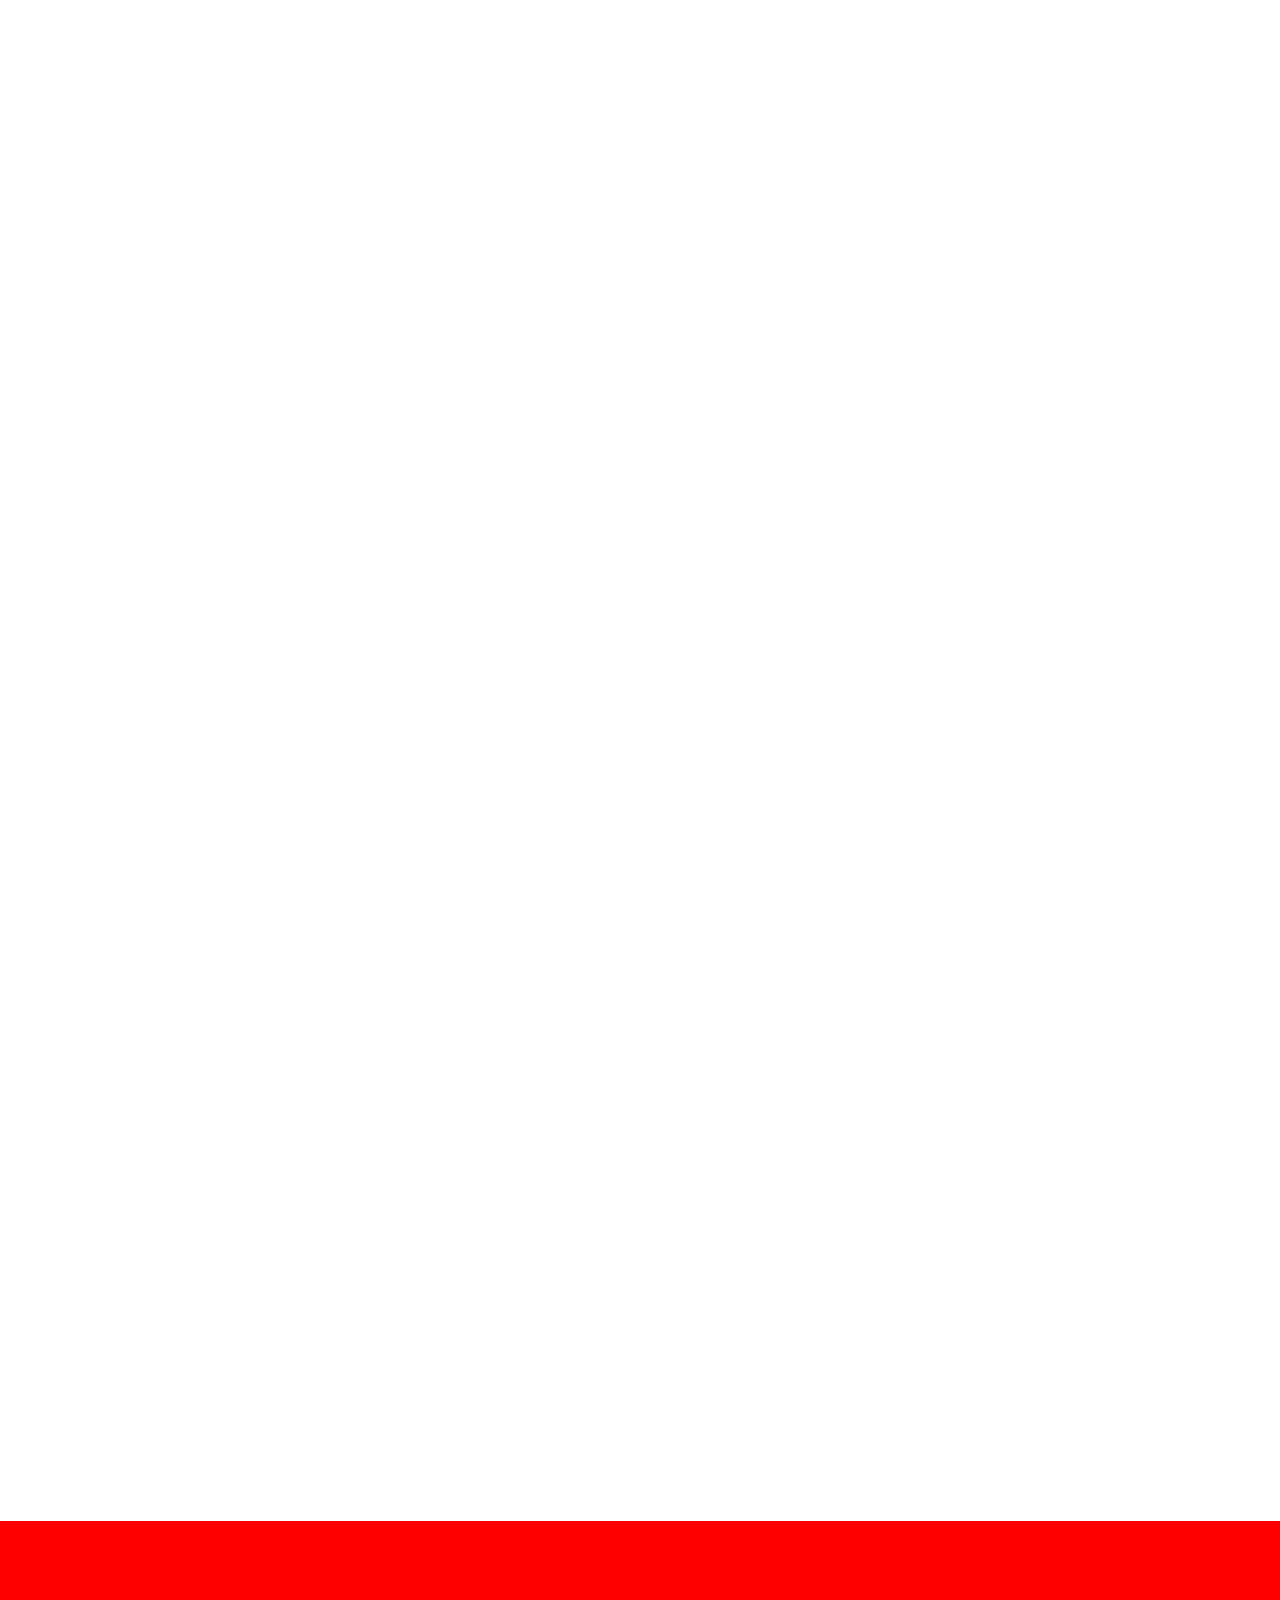
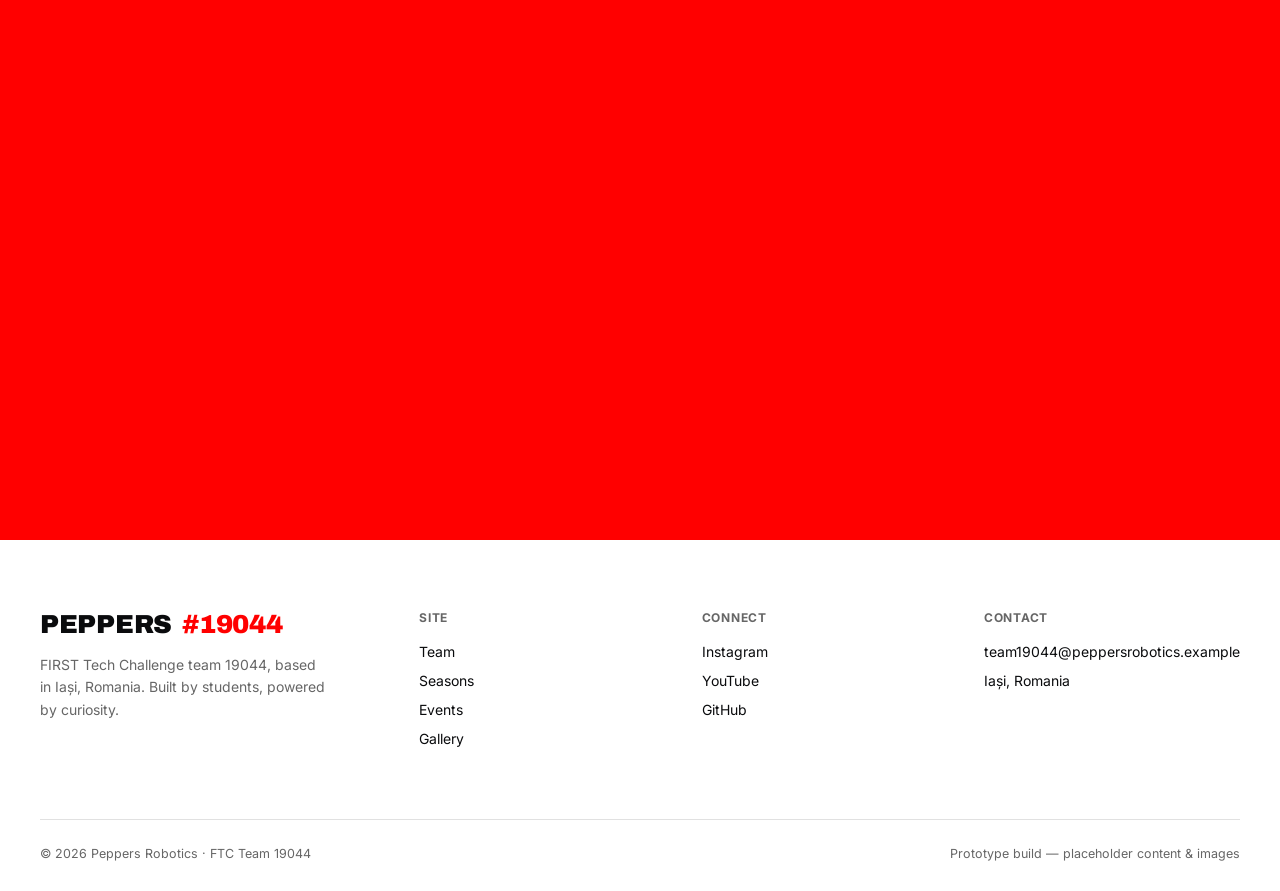
==== commit c674b954: "something something" ====
--- a/public/index.html
+++ b/public/index.html
@@ -5,7 +5,7 @@
   <meta charset="UTF-8">
   <meta name="viewport" content="width=device-width, initial-scale=1.0">
   <title>Peppers Robotics 19044</title>
-  <link rel="icon" type="image/x-icon" href="19044.ico">
+  <link rel="icon" type="image/x-icon" href="photos/19044.ico">
   <link rel="preconnect" href="https://fonts.googleapis.com">
   <link rel="preconnect" href="https://fonts.gstatic.com" crossorigin>
   <link
@@ -59,7 +59,7 @@
     <div class="hero-grid">
       <div>
         <div class="hero-eyebrow"><span class="dot-live"></span> FTC Team 19044 · Iași, Romania</div>
-        <h1>We build<br>robots that<br><em>bring the</em> <img class="heat-gif" src="heat-gif.gif" alt="heat">
+        <h1>We build<br>robots that<br><em>bring the</em> <img class="heat-gif" src="photos/heat-gif.gif" alt="heat">
           <p>Peppers Robotics is a FIRST Tech Challenge team engineering, coding and competing at the highest level —
             one season, one robot, one relentless team at a time.</p>
           <div class="hero-actions">
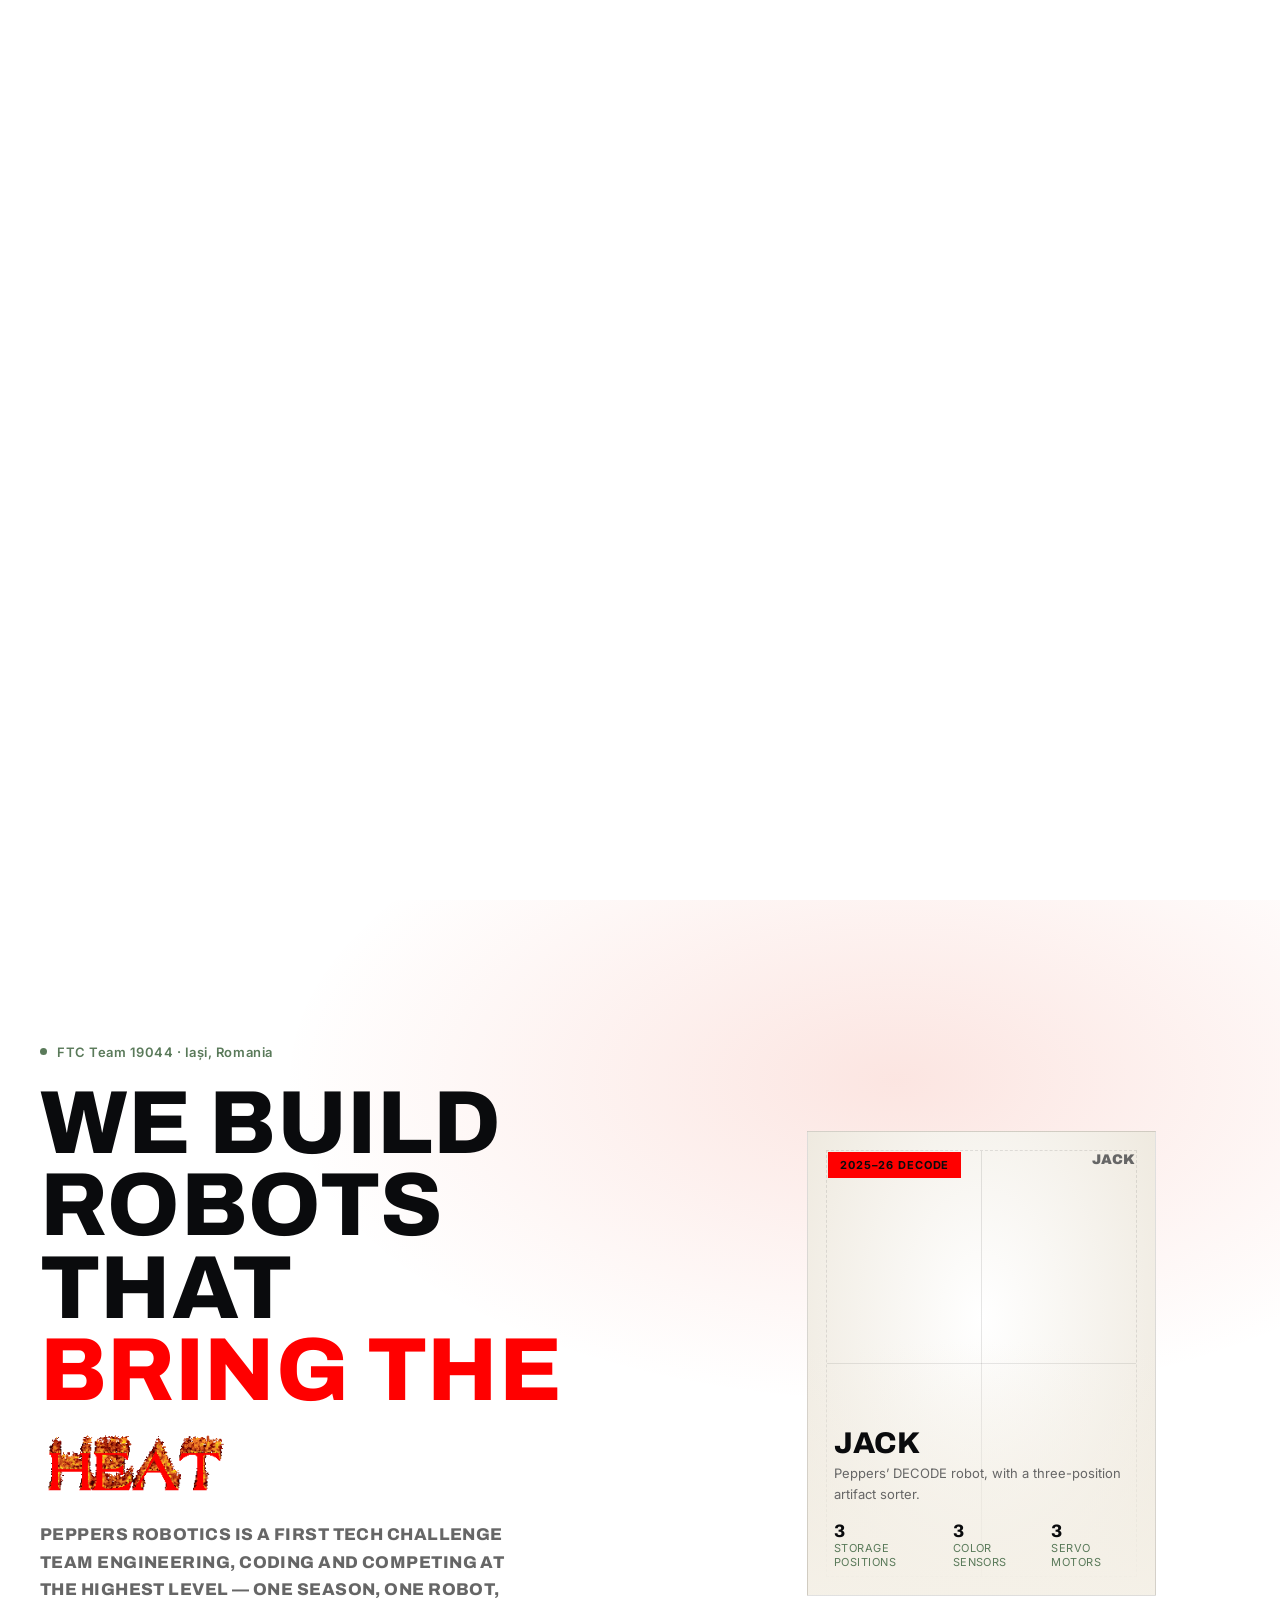
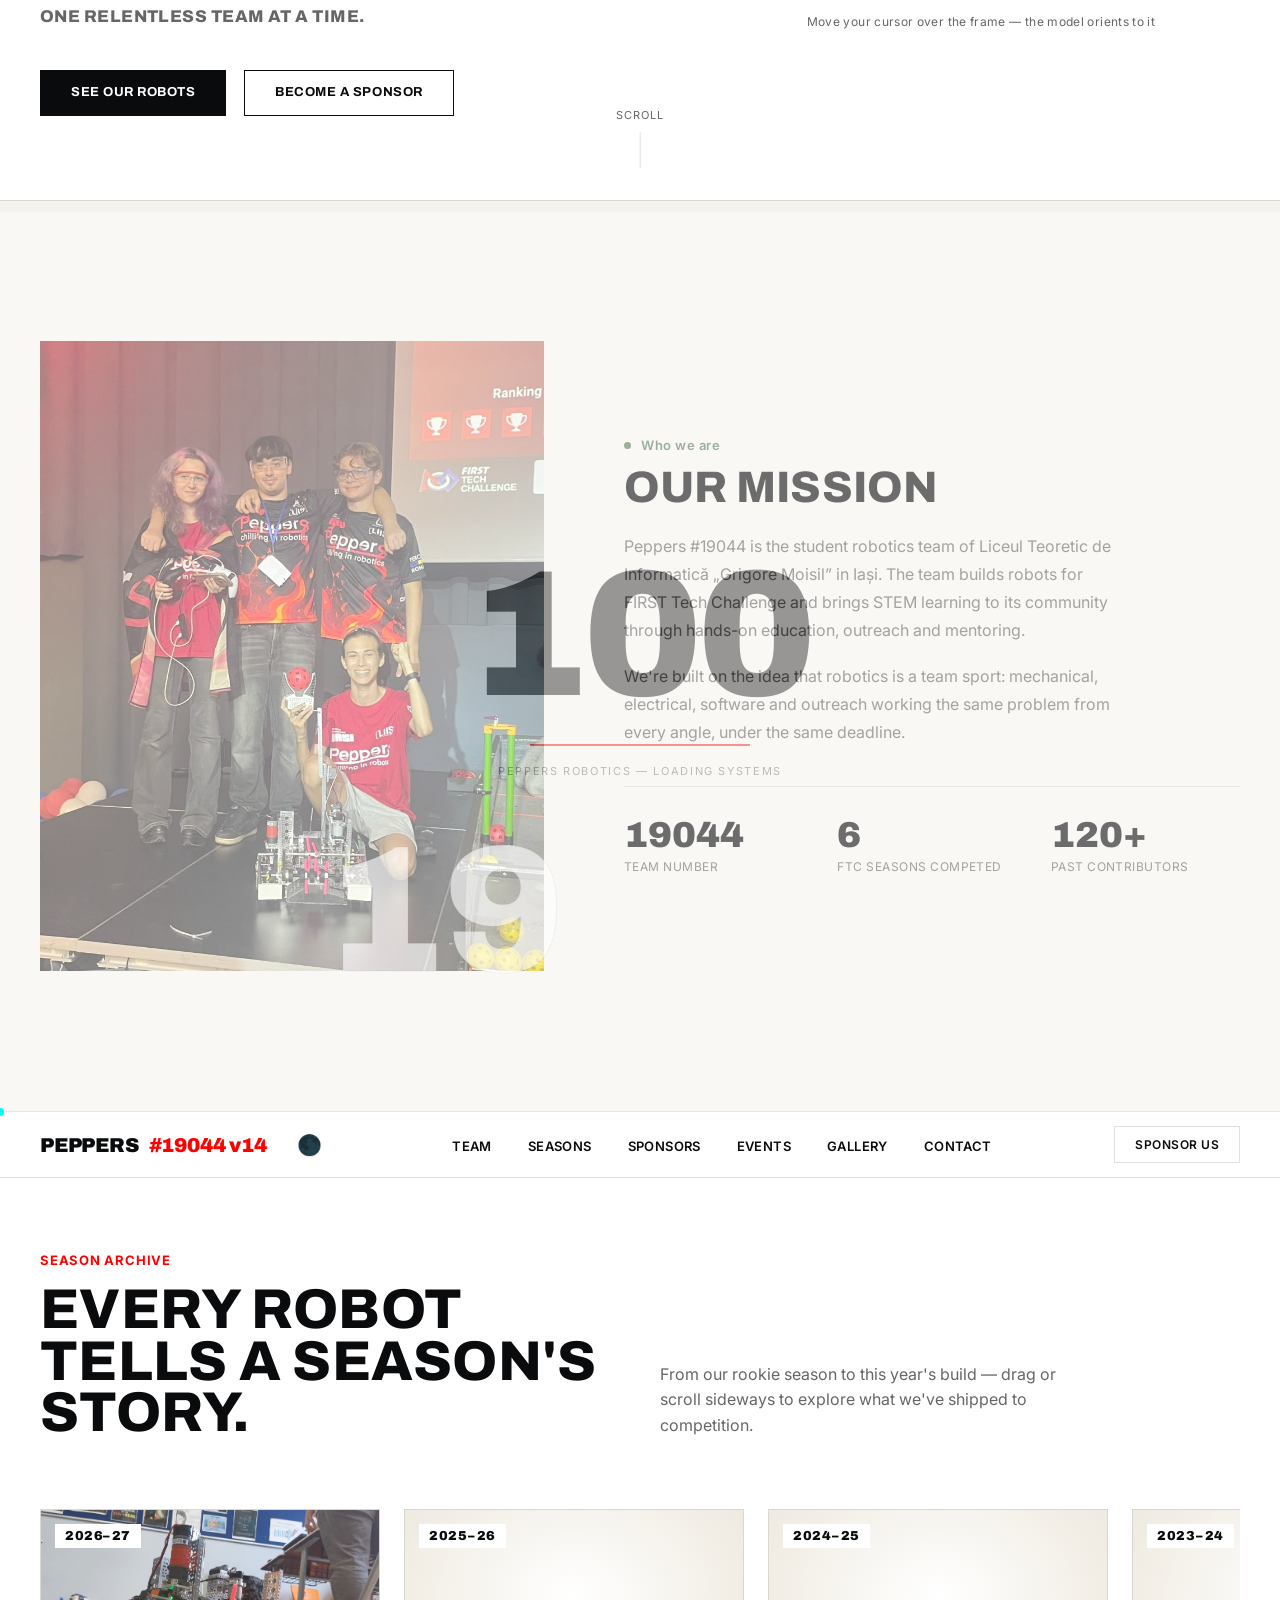
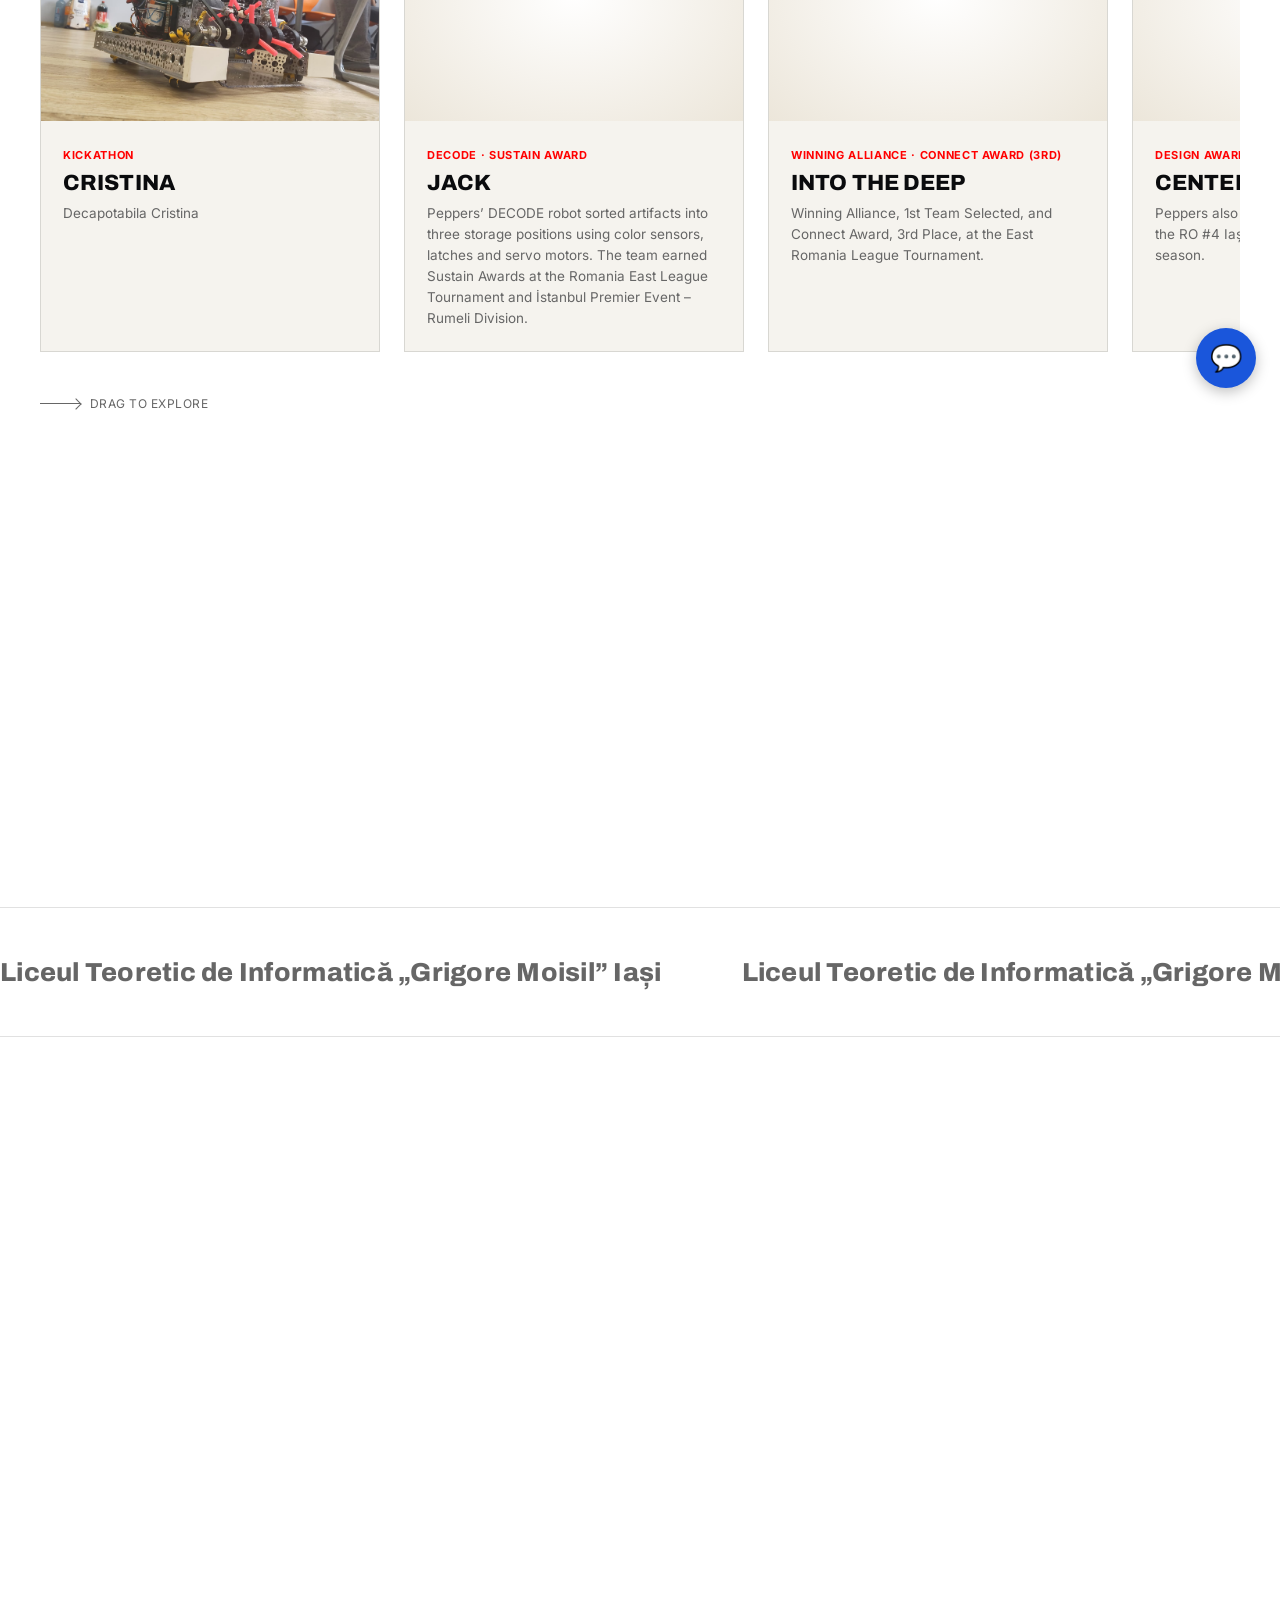
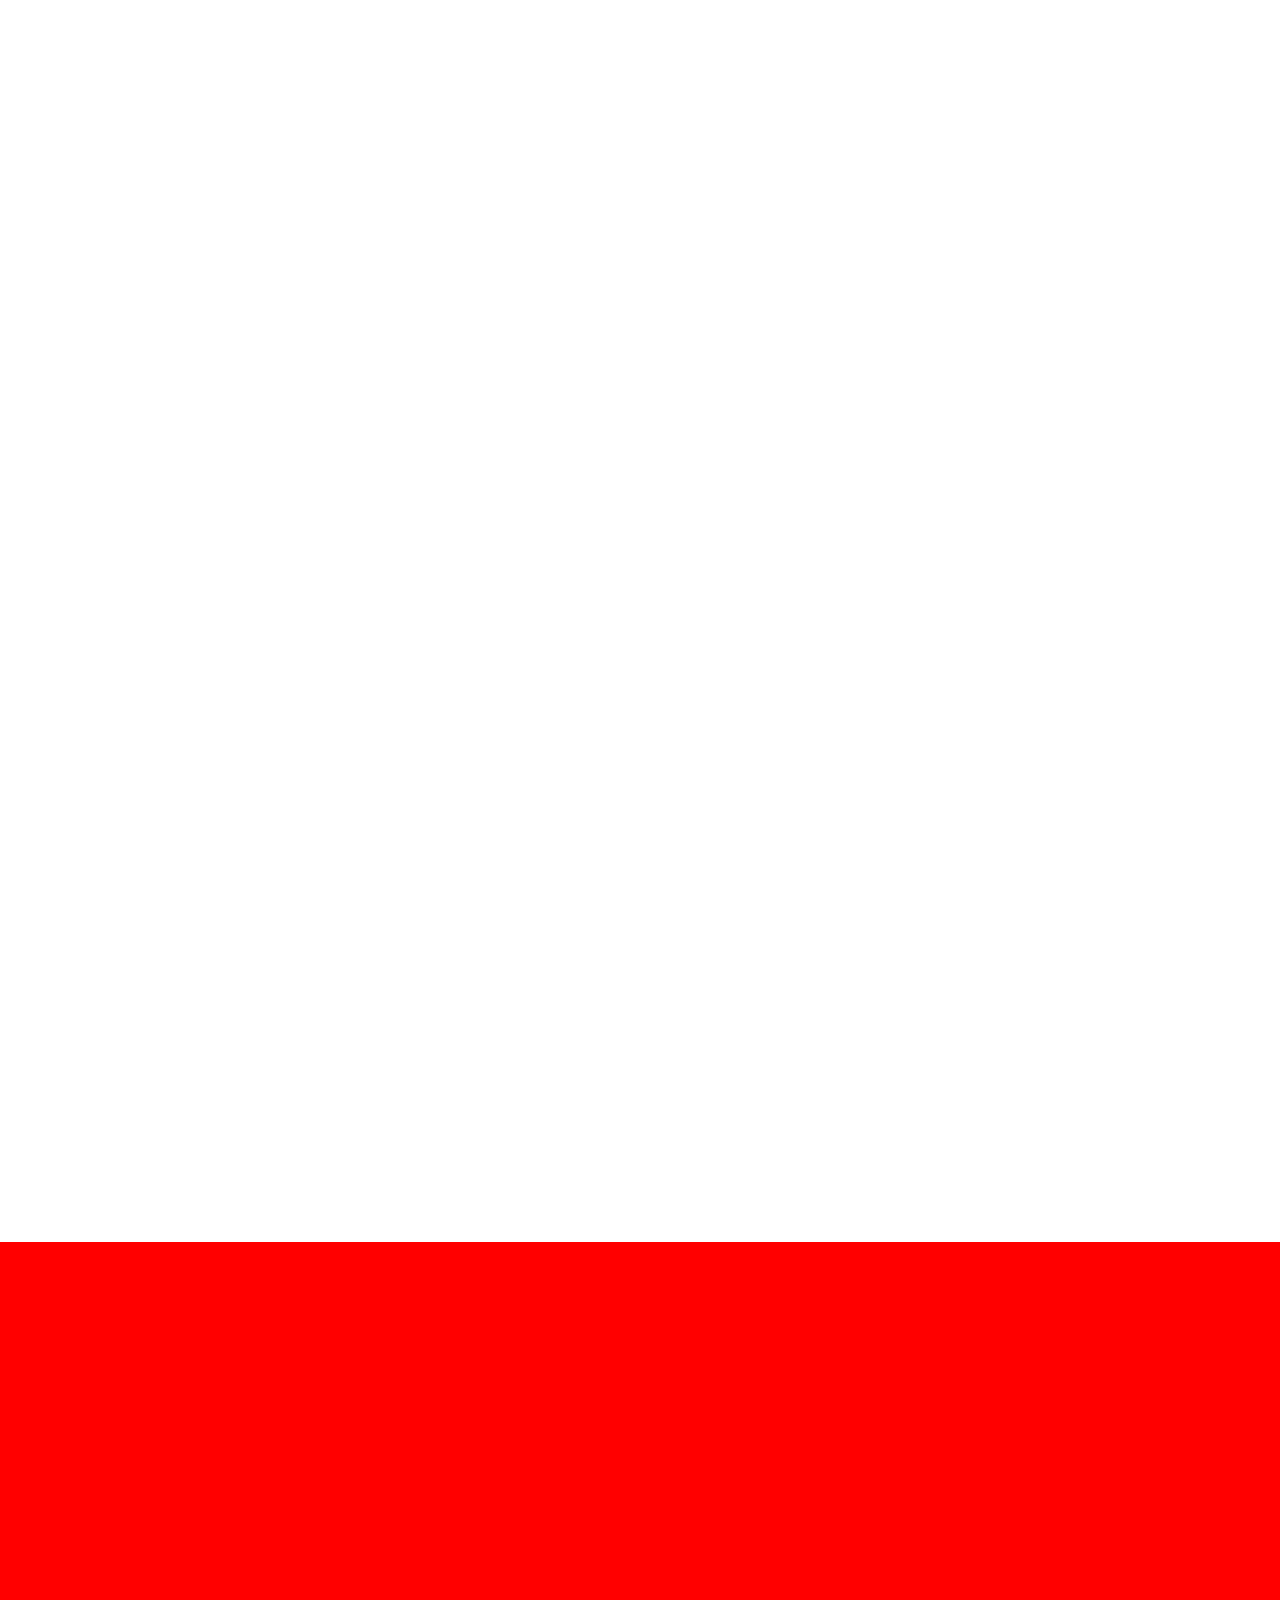
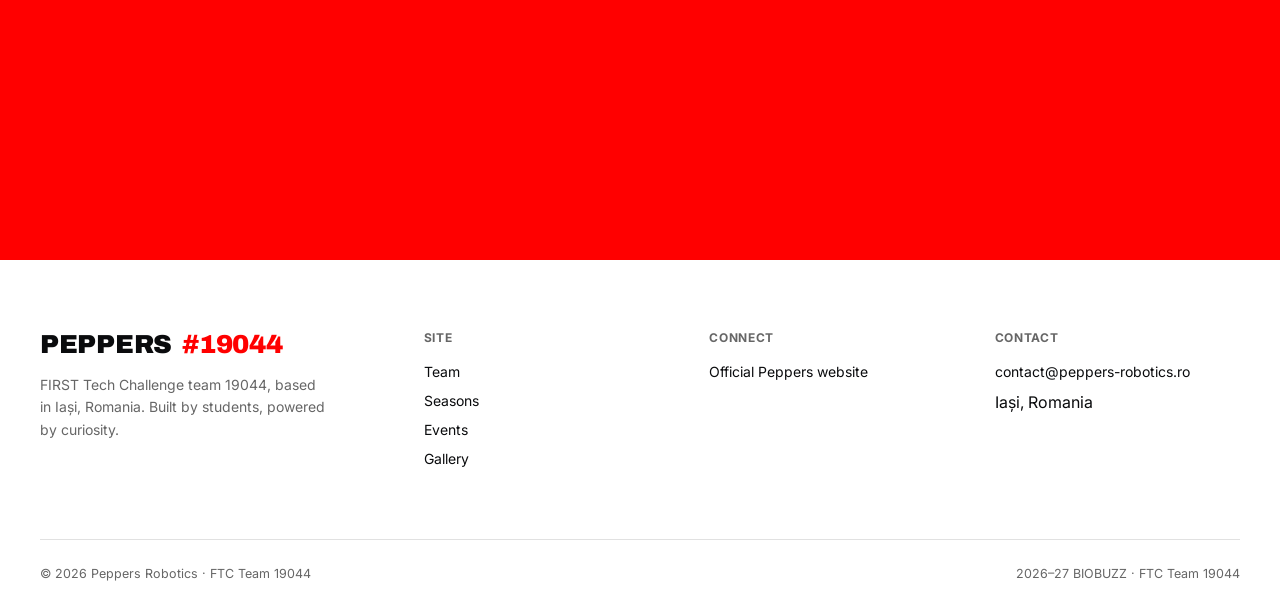
==== commit 9c733868: "Replace site placeholders with verified Peppers facts" ====
--- a/public/index.html
+++ b/public/index.html
@@ -75,15 +75,15 @@
               <div class="frame-axis"></div>
             </div>
             <div class="robo-glare" id="roboGlare"></div>
-            <div class="robo-tag">Active Build</div>
-            <div class="robo-num">RX-04</div>
+            <div class="robo-tag">2025–26 DECODE</div>
+            <div class="robo-num">JACK</div>
             <div class="robo-info">
-              <h3>"________"</h3>
-              <p>2025–26 competition robot · STL preview, live orientation</p>
+              <h3>JACK</h3>
+              <p>Peppers’ DECODE robot, with a three-position artifact sorter.</p>
               <div class="robo-stats">
-                <div><b>4</b>Motors</div>
-                <div><b>18"</b>Height</div>
-                <div><b>3s</b>Cycle</div>
+                <div><b>3</b>Storage positions</div>
+                <div><b>3</b>Color sensors</div>
+                <div><b>3</b>Servo motors</div>
               </div>
             </div>
           </div>
@@ -101,22 +101,22 @@
     <div class="wrap mission-grid">
       <div class="reveal-scale" style="position:relative;">
         <div class="mission-media">
-          <img src="https://picsum.photos/id/1015/800/1000" alt="Team placeholder photo">
+          <img src="2026-2027/GROUP.jpeg" alt="Peppers Robotics team at the 2026–27 season kickoff">
         </div>
         <div class="mission-num">19</div>
       </div>
       <div class="reveal mission-text">
         <span class="hero-eyebrow" style="margin-bottom:14px;"><span class="dot-live"></span>Who we are</span>
         <h2>OUR MISSION</h2>
-        <p>Lorem ipsum dolor sit amet, consectetur adipiscing elit, sed do eiusmod tempor incididunt ut labore et dolore
-          magna aliqua. Ut enim ad minim veniam, quis nostrud exercitation ullamco laboris nisi ut aliquip ex ea commodo
-          consequat.</p>
+        <p>Peppers #19044 is the student robotics team of Liceul Teoretic de Informatică „Grigore Moisil” in Iași.
+          The team builds robots for FIRST Tech Challenge and brings STEM learning to its community through hands-on
+          education, outreach and mentoring.</p>
         <p>We're built on the idea that robotics is a team sport: mechanical, electrical, software and outreach working
           the same problem from every angle, under the same deadline.</p>
         <div class="mission-stats">
           <div><b>19044</b><span>Team Number</span></div>
-          <div><b>X</b><span>Seasons Competed</span></div>
-          <div><b>x</b><span>Team Members</span></div>
+          <div><b>6</b><span>FTC seasons competed</span></div>
+          <div><b>120+</b><span>Past contributors</span></div>
         </div>
       </div>
     </div>
@@ -154,10 +154,11 @@
             <div class="season-year">2025–26</div>
           </div>
           <div class="season-body">
-            <span class="tag">Current Season</span>
-            <h3>"________"</h3>
-            <p>Our current competition robot — modular intake, high-speed scoring arm, and a drivetrain tuned for tight
-              field control.</p>
+            <span class="tag">DECODE · Sustain Award</span>
+            <h3>JACK</h3>
+            <p>Peppers’ DECODE robot sorted artifacts into three storage positions using color sensors, latches and
+              servo motors. The team earned Sustain Awards at the Romania East League Tournament and İstanbul Premier
+              Event – Rumeli Division.</p>
           </div>
         </div>
         <div class="season-card" data-season-id="2024-25">
@@ -166,9 +167,10 @@
             <div class="season-year">2024–25</div>
           </div>
           <div class="season-body">
-            <span class="tag">Regional Finalist</span>
-            <h3>"________"</h3>
-            <p>Our third-season bot — first robot with a full swerve drivetrain and autonomous scoring routine.</p>
+            <span class="tag">Winning Alliance · Connect Award (3rd)</span>
+            <h3>INTO THE DEEP</h3>
+            <p>Winning Alliance, 1st Team Selected, and Connect Award, 3rd Place, at the East Romania League
+              Tournament.</p>
           </div>
         </div>
         <div class="season-card" data-season-id="2023-24">
@@ -177,9 +179,31 @@
             <div class="season-year">2023–24</div>
           </div>
           <div class="season-body">
-            <span class="tag">Design Award</span>
-            <h3>"________"</h3>
-            <p>A total rebuild focused on manufacturability — recognized for clean CAD and documentation.</p>
+            <span class="tag">Design Award (2nd)</span>
+            <h3>CENTERSTAGE</h3>
+            <p>Peppers also received the Motivate Award at the RO #4 Iași event during the 2023–24 season.</p>
+          </div>
+        </div>
+        <div class="season-card" data-season-id="2020-21">
+          <div class="season-media season-cube-frame">
+            <canvas class="robo-canvas" data-robo-cube></canvas>
+            <div class="season-year">2020–21</div>
+          </div>
+          <div class="season-body">
+            <span class="tag">Rookie season</span>
+            <h3>ULTIMATE GOAL</h3>
+            <p>Peppers’ first FTC season; the team’s official rookie year is 2020.</p>
+          </div>
+        </div>
+        <div class="season-card" data-season-id="2021-22">
+          <div class="season-media season-cube-frame">
+            <canvas class="robo-canvas" data-robo-cube></canvas>
+            <div class="season-year">2021–22</div>
+          </div>
+          <div class="season-body">
+            <span class="tag">Season 2</span>
+            <h3>FREIGHT FRENZY</h3>
+            <p>Peppers returned for its second FTC season.</p>
           </div>
         </div>
         <div class="season-card" data-season-id="2022-23">
@@ -188,9 +212,11 @@
             <div class="season-year">2022–23</div>
           </div>
           <div class="season-body">
-            <span class="tag">Rookie Season</span>
-            <h3>"________"</h3>
-            <p>Where it all started. Built from scratch by 6 rookies with zero prior robotics experience.</p>
+            <span class="tag">Inspire Award (2nd)</span>
+            <h3>POWERPLAY</h3>
+            <p>Highlights included Motivate Award, 2nd Place, at FIRST Championship; Inspire Award, 2nd Place, and
+              Finalist Alliance at the Romanian Championship; and Winning Alliance plus Innovate Award, 2nd Place,
+              at Bucharest.</p>
           </div>
         </div>
         <div class="season-card" data-season-id="coming-soon">
@@ -240,15 +266,13 @@
           <span class="label">Backed By</span>
           <h2>Our sponsors make this possible.</h2>
         </div>
-        <p>Placeholder sponsor wordmarks below — swap in real logos when the deck is final.</p>
+        <p>Liceul Teoretic de Informatică „Grigore Moisil” Iași is listed as a Peppers sponsor on FIRST’s team profile.</p>
       </div>
     </div>
     <div class="marquee-wrap">
       <div class="marquee">
-        <span>SPONSOR ONE</span><span>SPONSOR TWO</span><span>LOCAL FOUNDRY CO</span><span>SPONSOR FOUR</span><span>TECH
-          PARTNER</span><span>SPONSOR SIX</span>
-        <span>SPONSOR ONE</span><span>SPONSOR TWO</span><span>LOCAL FOUNDRY CO</span><span>SPONSOR FOUR</span><span>TECH
-          PARTNER</span><span>SPONSOR SIX</span>
+        <span>Liceul Teoretic de Informatică „Grigore Moisil” Iași</span>
+        <span>Liceul Teoretic de Informatică „Grigore Moisil” Iași</span>
       </div>
     </div>
   </section>
@@ -256,47 +280,12 @@
   <section id="events" data-snap>
     <div class="wrap">
       <div class="section-head reveal">
-        <div>
-          <span class="label">Schedule</span>
-          <h2>Upcoming Events.</h2>
-        </div>
-        <p>Catch us on the field, at community outreaches, or drop by our open shop days to see the build in progress.
-        </p>
-      </div>
-
+        <div><span class="label">Schedule</span><h2>Upcoming Events.</h2></div>
+        <p>Upcoming dates will be added once the team confirms the schedule.</p>
+      </div>
       <div class="events-list reveal">
-        <div class="event-item">
-          <div class="event-date">NOV 14<span>2026</span></div>
-          <div class="event-details">
-            <h3>Regional Scrimmage #1</h3>
-            <p>Iași High School of Computer Science · 09:00 AM - 05:00 PM</p>
-          </div>
-          <div class="event-action">
-            <a href="#" class="btn ghost"><span>Details</span></a>
-          </div>
-        </div>
-
-        <div class="event-item">
-          <div class="event-date">DEC 05<span>2026</span></div>
-          <div class="event-details">
-            <h3>Community Open Shop</h3>
-            <p>Peppers Robotics HQ · 10:00 AM - 02:00 PM</p>
-          </div>
-          <div class="event-action">
-            <a href="#" class="btn ghost"><span>RSVP</span></a>
-          </div>
-        </div>
-
-        <div class="event-item">
-          <div class="event-date">JAN 22<span>2027</span></div>
-          <div class="event-details">
-            <h3>National Qualifier Tournament</h3>
-            <p>Bucharest Polyvalenta Hall · All Day Event</p>
-          </div>
-          <div class="event-action">
-            <a href="#" class="btn solid"><span>Live Stream</span></a>
-          </div>
-        </div>
+        <p>For current information, contact
+          <a href="mailto:contact@peppers-robotics.ro">Peppers Robotics</a>.</p>
       </div>
     </div>
   </section>
@@ -308,27 +297,23 @@
           <span class="label">Moments</span>
           <h2>Build nights & competition days.</h2>
         </div>
-        <p>A look inside the shop and on the field — placeholder imagery for now.</p>
+        <p>Build sessions and the 2026–27 season kickoff.</p>
       </div>
       <div class="gallery-grid reveal">
-        <div class="gallery-item g1"><img src="https://picsum.photos/id/1035/700/900"
-            alt="Build night placeholder photo">
-          <div class="gallery-overlay"><span>Late build night, Feb 2026</span></div>
-        </div>
-        <div class="gallery-item g2"><img src="https://picsum.photos/id/1043/700/400"
-            alt="Qualifier match placeholder photo">
-          <div class="gallery-overlay"><span>Regional qualifier</span></div>
-        </div>
-        <div class="gallery-item g3"><img src="https://picsum.photos/id/1050/500/400"
-            alt="Electrical bay placeholder photo">
-          <div class="gallery-overlay"><span>Electrical bay</span></div>
-        </div>
-        <div class="gallery-item g4"><img src="https://picsum.photos/id/1062/500/900" alt="Pit crew placeholder photo">
-          <div class="gallery-overlay"><span>Pit crew, finals day</span></div>
-        </div>
-        <div class="gallery-item g5"><img src="https://picsum.photos/id/1074/500/400"
-            alt="CAD session placeholder photo">
-          <div class="gallery-overlay"><span>CAD review</span></div>
+        <div class="gallery-item g1"><img src="2026-2027/GROUP.jpeg" alt="Peppers Robotics team at kickoff">
+          <div class="gallery-overlay"><span>Team kickoff</span></div>
+        </div>
+        <div class="gallery-item g2"><img src="2026-2027/KICKOFF1.jpeg" alt="Peppers robot at the season kickoff">
+          <div class="gallery-overlay"><span>2026–27 season kickoff</span></div>
+        </div>
+        <div class="gallery-item g3"><img src="2026-2027/work.jpeg" alt="Peppers team working on a robot">
+          <div class="gallery-overlay"><span>Workshop</span></div>
+        </div>
+        <div class="gallery-item g4"><img src="2026-2027/measure.jpeg" alt="Peppers team measuring a robot">
+          <div class="gallery-overlay"><span>Robot measurements</span></div>
+        </div>
+        <div class="gallery-item g5"><img src="2026-2027/V1.jpeg" alt="Peppers robot prototype">
+          <div class="gallery-overlay"><span>Robot prototype</span></div>
         </div>
       </div>
     </div>
@@ -339,7 +324,7 @@
     <div class="wrap reveal-scale">
       <h2>Fuel our<br>next season.</h2>
       <p>Whether it's funding, mentorship or shop space — every bit of support goes straight into the robot.</p>
-      <a href="mailto:team19044@peppersrobotics.example" class="btn solid"><span>Get In Touch</span></a>
+      <a href="mailto:contact@peppers-robotics.ro" class="btn solid"><span>Get In Touch</span></a>
     </div>
   </section>
 
@@ -358,19 +343,17 @@
       </div>
       <div class="footer-col">
         <h4>Connect</h4>
-        <a href="#">Instagram</a>
-        <a href="#">YouTube</a>
-        <a href="#">GitHub</a>
+        <a href="https://peppers-robotics.ro/">Official Peppers website</a>
       </div>
       <div class="footer-col">
         <h4>Contact</h4>
-        <a href="mailto:mail.example">team19044@peppersrobotics.example</a>
-        <a href="#">Iași, Romania</a>
+        <a href="mailto:contact@peppers-robotics.ro">contact@peppers-robotics.ro</a>
+        <span>Iași, Romania</span>
       </div>
     </div>
     <div class="wrap footer-bottom">
       <span>© 2026 Peppers Robotics · FTC Team 19044</span>
-      <span>Prototype build — placeholder content & images</span>
+      <span>2026–27 BIOBUZZ · FTC Team 19044</span>
     </div>
   </footer>
 
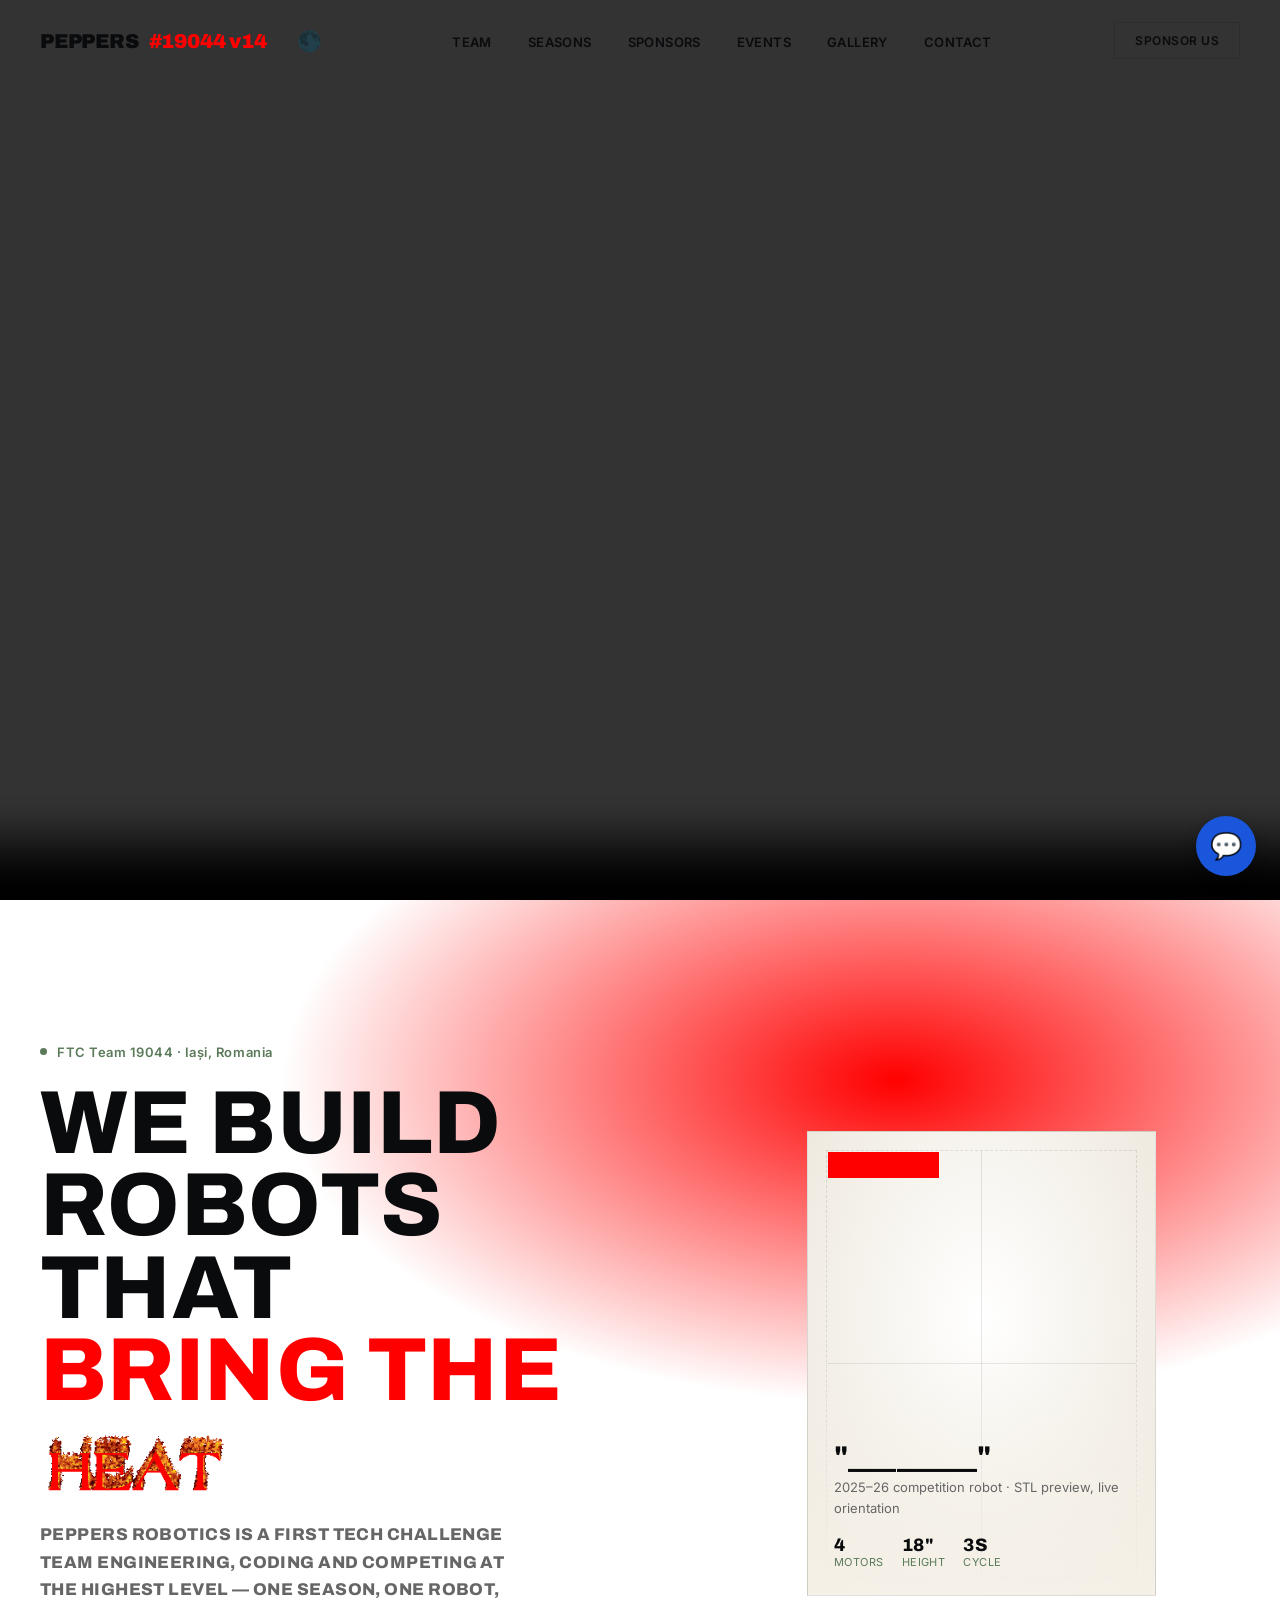
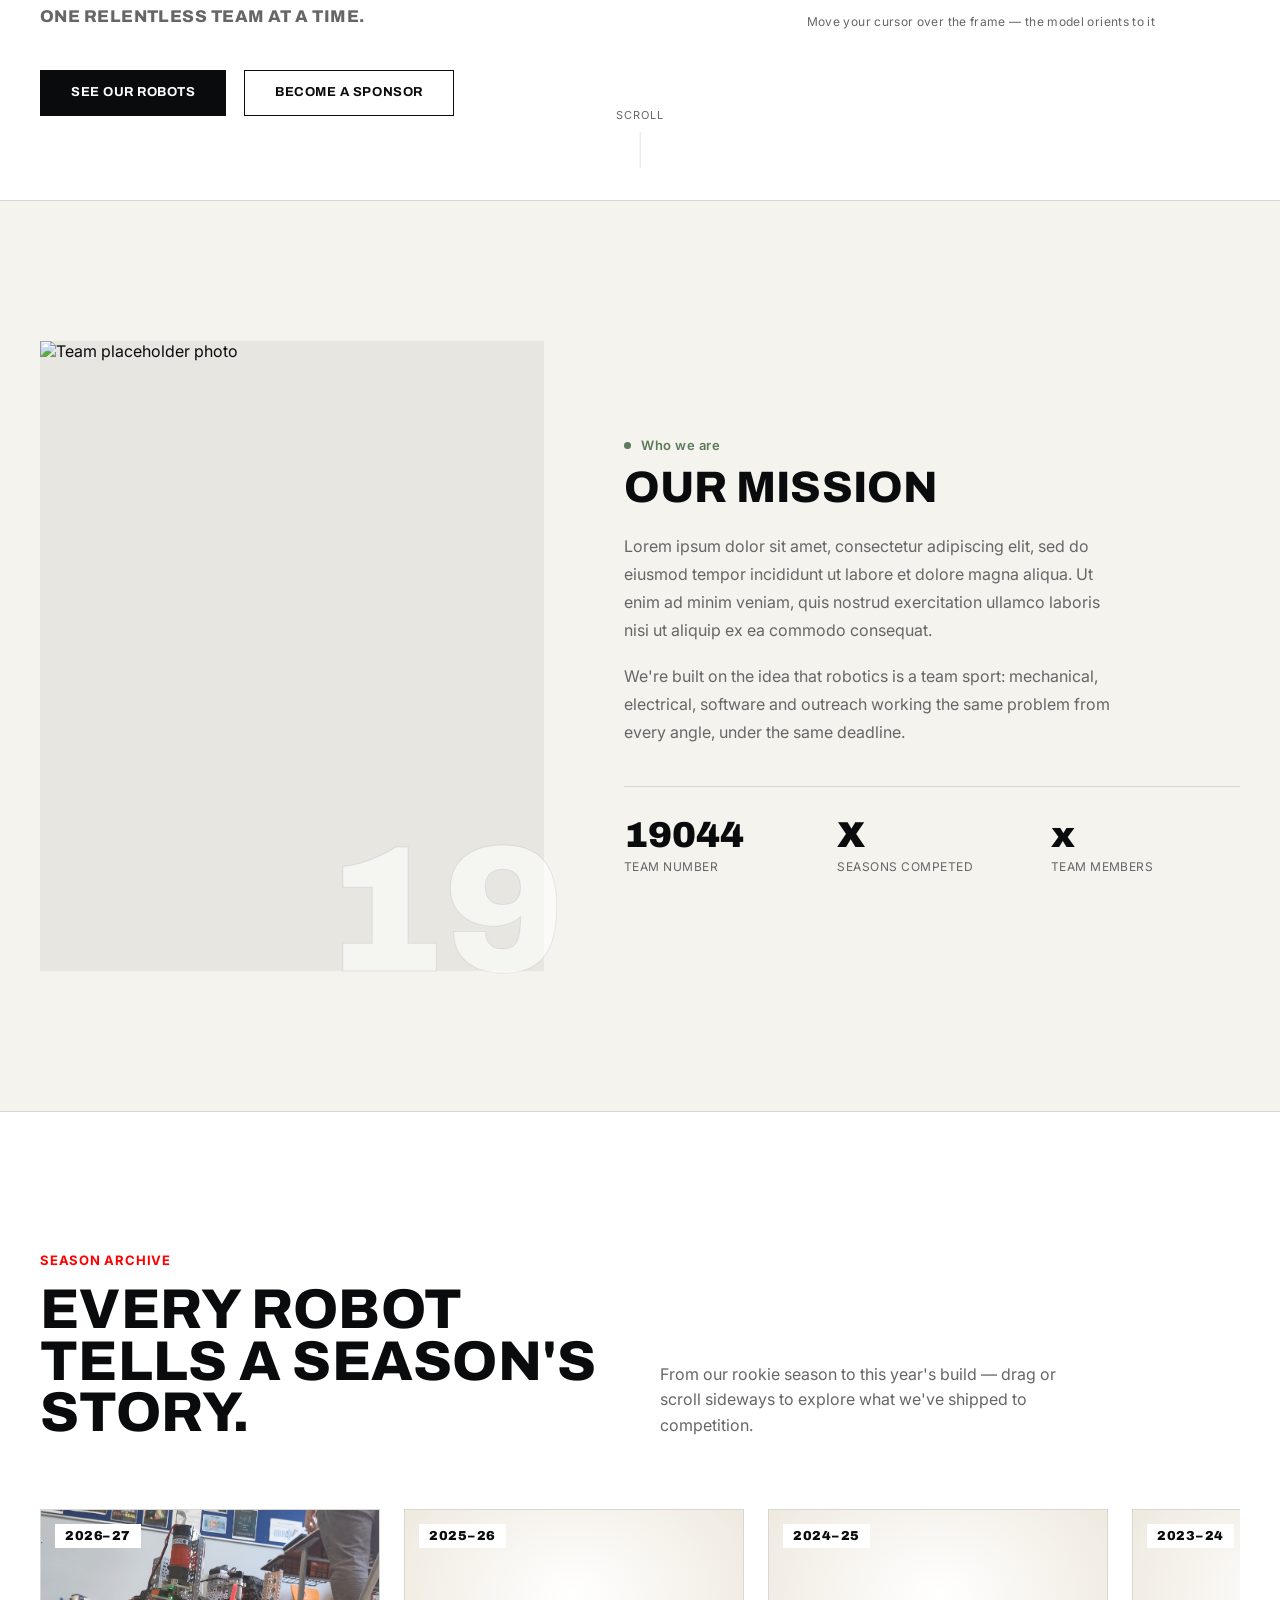
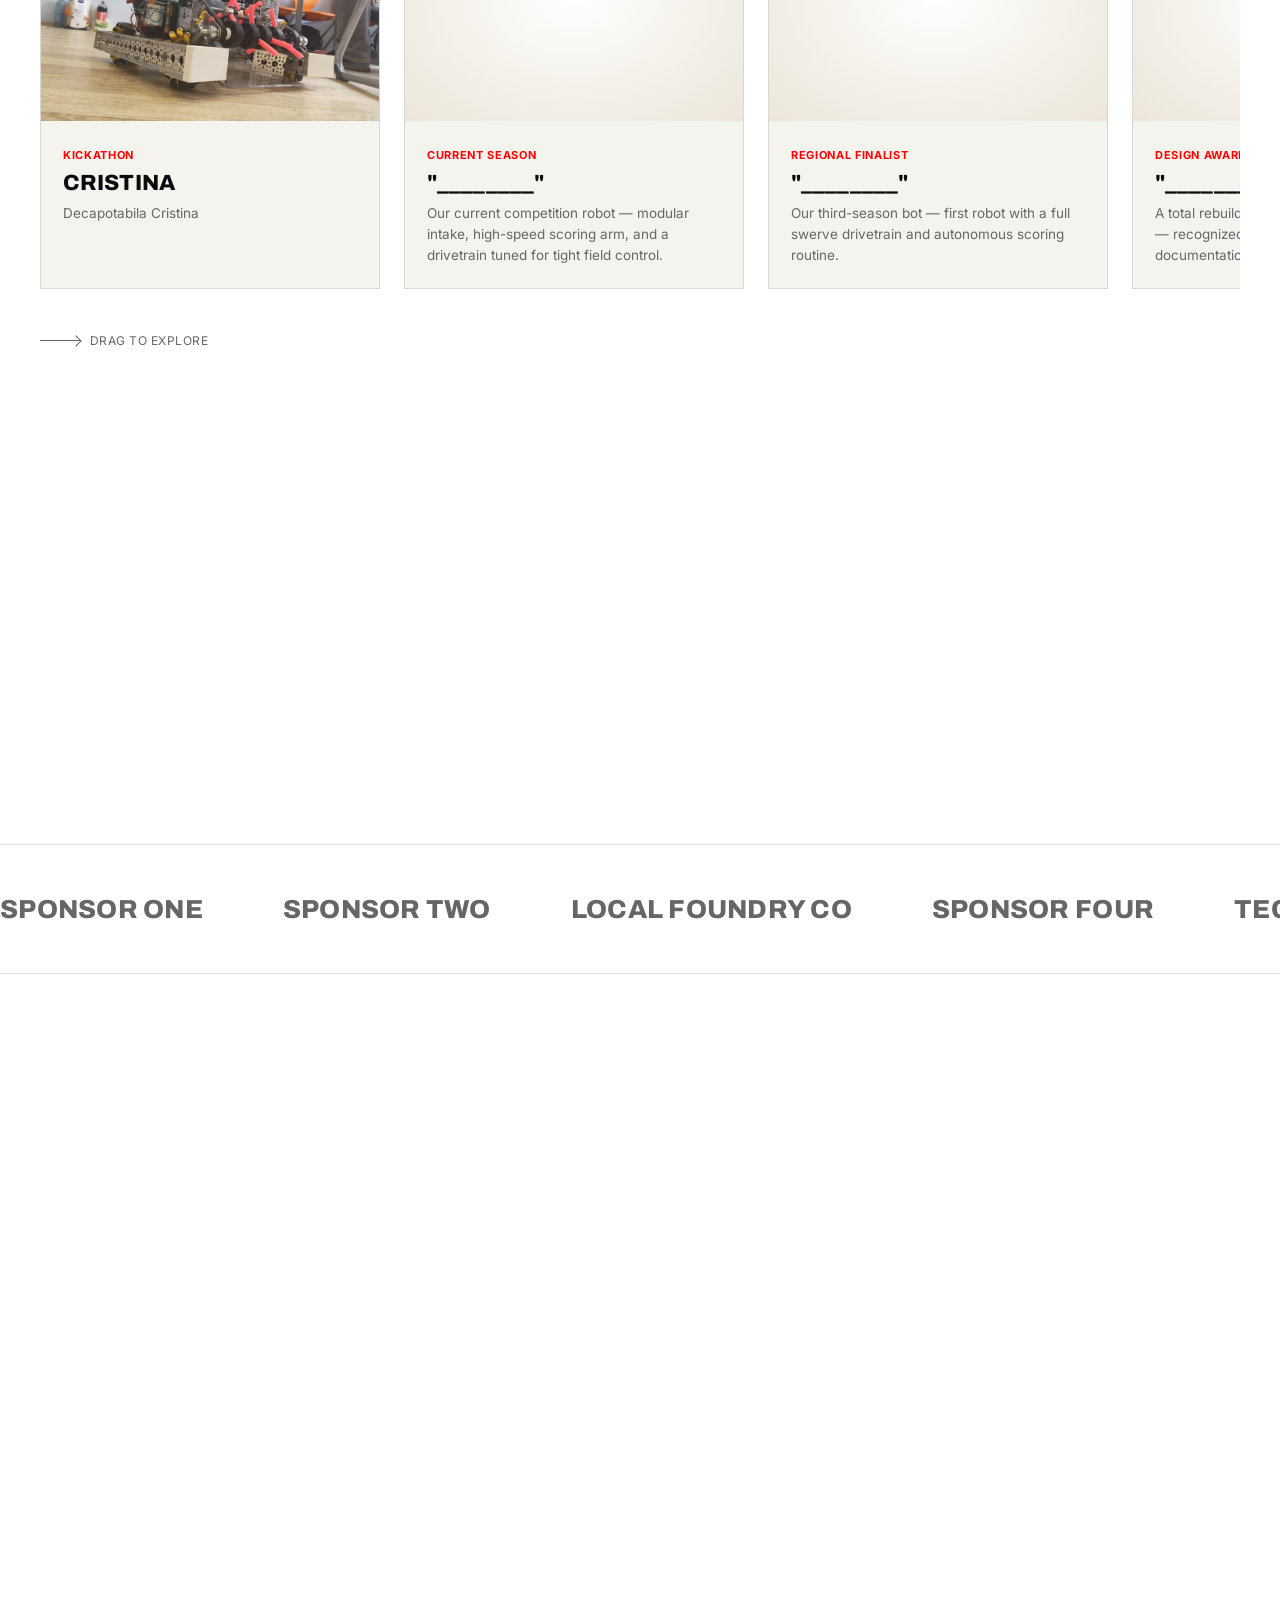
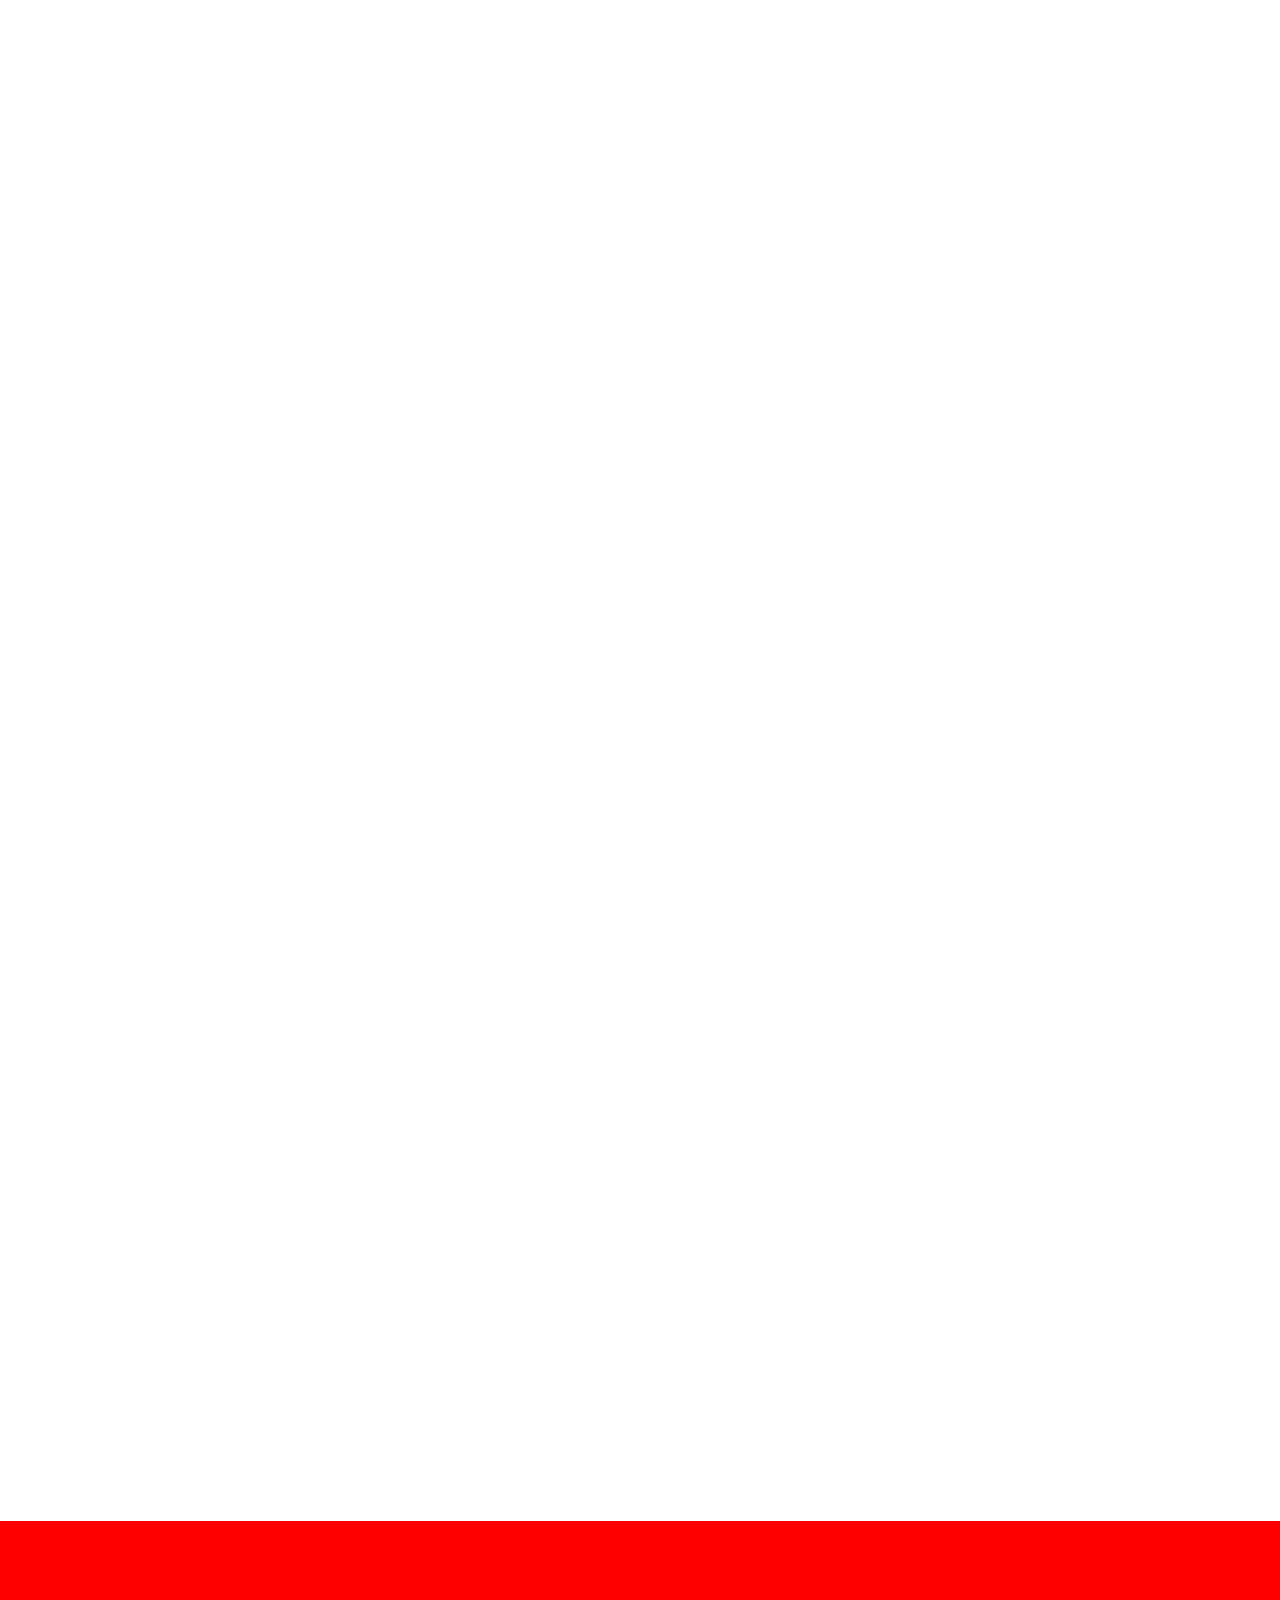
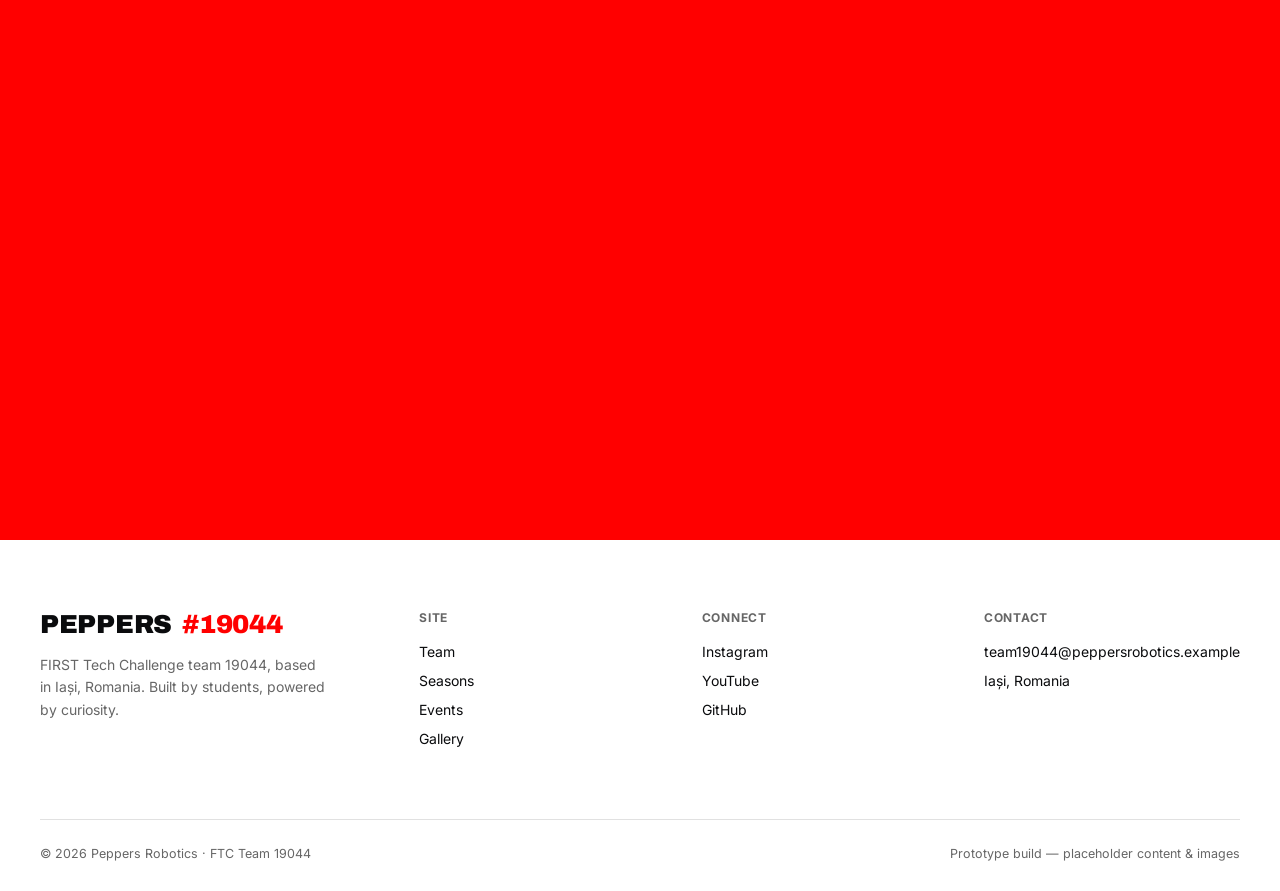
==== commit 5897ab11: "colors" ====
--- a/public/index.html
+++ b/public/index.html
@@ -14,13 +14,11 @@
   <script src="https://cdnjs.cloudflare.com/ajax/libs/three.js/r128/three.min.js" integrity="sha384-CI3ELBVUz9XQO+97x6nwMDPosPR5XvsxW2ua7N1Xeygeh1IxtgqtCkGfQY9WWdHu" crossorigin="anonymous"></script>
   <!-- Model loaders. Versions MUST match the three.js r128 above (0.128.0). -->
   <script src="https://cdn.jsdelivr.net/npm/three@0.128.0/examples/js/loaders/GLTFLoader.js" integrity="sha384-fljlqkjWlmSFjkESkQvm77heIZpoWmXEOzlCA7kOpGUH+95Zk0yGfQieWM2q136E" crossorigin="anonymous"></script>  <!-- .glb / .gltf (recommended) -->
-  <link rel="stylesheet" href="styles.css">
+  <link rel="stylesheet" href="styles.css?v=20261006-3">
   <link rel="stylesheet" href="chat-widget.css">
 </head>
 
 <body>
-
-  <div class="cursor-dot" id="cursorDot"></div>
 
   <div id="preloader">
     <div class="pre-num" id="preNum">00</div>
@@ -75,15 +73,15 @@
               <div class="frame-axis"></div>
             </div>
             <div class="robo-glare" id="roboGlare"></div>
-            <div class="robo-tag">2025–26 DECODE</div>
-            <div class="robo-num">JACK</div>
+            <div class="robo-tag">Active Build</div>
+            <div class="robo-num">RX-04</div>
             <div class="robo-info">
-              <h3>JACK</h3>
-              <p>Peppers’ DECODE robot, with a three-position artifact sorter.</p>
+              <h3>"________"</h3>
+              <p>2025–26 competition robot · STL preview, live orientation</p>
               <div class="robo-stats">
-                <div><b>3</b>Storage positions</div>
-                <div><b>3</b>Color sensors</div>
-                <div><b>3</b>Servo motors</div>
+                <div><b>4</b>Motors</div>
+                <div><b>18"</b>Height</div>
+                <div><b>3s</b>Cycle</div>
               </div>
             </div>
           </div>
@@ -101,22 +99,22 @@
     <div class="wrap mission-grid">
       <div class="reveal-scale" style="position:relative;">
         <div class="mission-media">
-          <img src="2026-2027/GROUP.jpeg" alt="Peppers Robotics team at the 2026–27 season kickoff">
+          <img src="https://picsum.photos/id/1015/800/1000" alt="Team placeholder photo">
         </div>
         <div class="mission-num">19</div>
       </div>
       <div class="reveal mission-text">
         <span class="hero-eyebrow" style="margin-bottom:14px;"><span class="dot-live"></span>Who we are</span>
         <h2>OUR MISSION</h2>
-        <p>Peppers #19044 is the student robotics team of Liceul Teoretic de Informatică „Grigore Moisil” in Iași.
-          The team builds robots for FIRST Tech Challenge and brings STEM learning to its community through hands-on
-          education, outreach and mentoring.</p>
+        <p>Lorem ipsum dolor sit amet, consectetur adipiscing elit, sed do eiusmod tempor incididunt ut labore et dolore
+          magna aliqua. Ut enim ad minim veniam, quis nostrud exercitation ullamco laboris nisi ut aliquip ex ea commodo
+          consequat.</p>
         <p>We're built on the idea that robotics is a team sport: mechanical, electrical, software and outreach working
           the same problem from every angle, under the same deadline.</p>
         <div class="mission-stats">
           <div><b>19044</b><span>Team Number</span></div>
-          <div><b>6</b><span>FTC seasons competed</span></div>
-          <div><b>120+</b><span>Past contributors</span></div>
+          <div><b>X</b><span>Seasons Competed</span></div>
+          <div><b>x</b><span>Team Members</span></div>
         </div>
       </div>
     </div>
@@ -154,11 +152,10 @@
             <div class="season-year">2025–26</div>
           </div>
           <div class="season-body">
-            <span class="tag">DECODE · Sustain Award</span>
-            <h3>JACK</h3>
-            <p>Peppers’ DECODE robot sorted artifacts into three storage positions using color sensors, latches and
-              servo motors. The team earned Sustain Awards at the Romania East League Tournament and İstanbul Premier
-              Event – Rumeli Division.</p>
+            <span class="tag">Current Season</span>
+            <h3>"________"</h3>
+            <p>Our current competition robot — modular intake, high-speed scoring arm, and a drivetrain tuned for tight
+              field control.</p>
           </div>
         </div>
         <div class="season-card" data-season-id="2024-25">
@@ -167,10 +164,9 @@
             <div class="season-year">2024–25</div>
           </div>
           <div class="season-body">
-            <span class="tag">Winning Alliance · Connect Award (3rd)</span>
-            <h3>INTO THE DEEP</h3>
-            <p>Winning Alliance, 1st Team Selected, and Connect Award, 3rd Place, at the East Romania League
-              Tournament.</p>
+            <span class="tag">Regional Finalist</span>
+            <h3>"________"</h3>
+            <p>Our third-season bot — first robot with a full swerve drivetrain and autonomous scoring routine.</p>
           </div>
         </div>
         <div class="season-card" data-season-id="2023-24">
@@ -179,31 +175,9 @@
             <div class="season-year">2023–24</div>
           </div>
           <div class="season-body">
-            <span class="tag">Design Award (2nd)</span>
-            <h3>CENTERSTAGE</h3>
-            <p>Peppers also received the Motivate Award at the RO #4 Iași event during the 2023–24 season.</p>
-          </div>
-        </div>
-        <div class="season-card" data-season-id="2020-21">
-          <div class="season-media season-cube-frame">
-            <canvas class="robo-canvas" data-robo-cube></canvas>
-            <div class="season-year">2020–21</div>
-          </div>
-          <div class="season-body">
-            <span class="tag">Rookie season</span>
-            <h3>ULTIMATE GOAL</h3>
-            <p>Peppers’ first FTC season; the team’s official rookie year is 2020.</p>
-          </div>
-        </div>
-        <div class="season-card" data-season-id="2021-22">
-          <div class="season-media season-cube-frame">
-            <canvas class="robo-canvas" data-robo-cube></canvas>
-            <div class="season-year">2021–22</div>
-          </div>
-          <div class="season-body">
-            <span class="tag">Season 2</span>
-            <h3>FREIGHT FRENZY</h3>
-            <p>Peppers returned for its second FTC season.</p>
+            <span class="tag">Design Award</span>
+            <h3>"________"</h3>
+            <p>A total rebuild focused on manufacturability — recognized for clean CAD and documentation.</p>
           </div>
         </div>
         <div class="season-card" data-season-id="2022-23">
@@ -212,11 +186,9 @@
             <div class="season-year">2022–23</div>
           </div>
           <div class="season-body">
-            <span class="tag">Inspire Award (2nd)</span>
-            <h3>POWERPLAY</h3>
-            <p>Highlights included Motivate Award, 2nd Place, at FIRST Championship; Inspire Award, 2nd Place, and
-              Finalist Alliance at the Romanian Championship; and Winning Alliance plus Innovate Award, 2nd Place,
-              at Bucharest.</p>
+            <span class="tag">Rookie Season</span>
+            <h3>"________"</h3>
+            <p>Where it all started. Built from scratch by 6 rookies with zero prior robotics experience.</p>
           </div>
         </div>
         <div class="season-card" data-season-id="coming-soon">
@@ -266,13 +238,15 @@
           <span class="label">Backed By</span>
           <h2>Our sponsors make this possible.</h2>
         </div>
-        <p>Liceul Teoretic de Informatică „Grigore Moisil” Iași is listed as a Peppers sponsor on FIRST’s team profile.</p>
+        <p>Placeholder sponsor wordmarks below — swap in real logos when the deck is final.</p>
       </div>
     </div>
     <div class="marquee-wrap">
       <div class="marquee">
-        <span>Liceul Teoretic de Informatică „Grigore Moisil” Iași</span>
-        <span>Liceul Teoretic de Informatică „Grigore Moisil” Iași</span>
+        <span>SPONSOR ONE</span><span>SPONSOR TWO</span><span>LOCAL FOUNDRY CO</span><span>SPONSOR FOUR</span><span>TECH
+          PARTNER</span><span>SPONSOR SIX</span>
+        <span>SPONSOR ONE</span><span>SPONSOR TWO</span><span>LOCAL FOUNDRY CO</span><span>SPONSOR FOUR</span><span>TECH
+          PARTNER</span><span>SPONSOR SIX</span>
       </div>
     </div>
   </section>
@@ -280,12 +254,47 @@
   <section id="events" data-snap>
     <div class="wrap">
       <div class="section-head reveal">
-        <div><span class="label">Schedule</span><h2>Upcoming Events.</h2></div>
-        <p>Upcoming dates will be added once the team confirms the schedule.</p>
-      </div>
+        <div>
+          <span class="label">Schedule</span>
+          <h2>Upcoming Events.</h2>
+        </div>
+        <p>Catch us on the field, at community outreaches, or drop by our open shop days to see the build in progress.
+        </p>
+      </div>
+
       <div class="events-list reveal">
-        <p>For current information, contact
-          <a href="mailto:contact@peppers-robotics.ro">Peppers Robotics</a>.</p>
+        <div class="event-item">
+          <div class="event-date">NOV 14<span>2026</span></div>
+          <div class="event-details">
+            <h3>Regional Scrimmage #1</h3>
+            <p>Iași High School of Computer Science · 09:00 AM - 05:00 PM</p>
+          </div>
+          <div class="event-action">
+            <a href="#" class="btn ghost"><span>Details</span></a>
+          </div>
+        </div>
+
+        <div class="event-item">
+          <div class="event-date">DEC 05<span>2026</span></div>
+          <div class="event-details">
+            <h3>Community Open Shop</h3>
+            <p>Peppers Robotics HQ · 10:00 AM - 02:00 PM</p>
+          </div>
+          <div class="event-action">
+            <a href="#" class="btn ghost"><span>RSVP</span></a>
+          </div>
+        </div>
+
+        <div class="event-item">
+          <div class="event-date">JAN 22<span>2027</span></div>
+          <div class="event-details">
+            <h3>National Qualifier Tournament</h3>
+            <p>Bucharest Polyvalenta Hall · All Day Event</p>
+          </div>
+          <div class="event-action">
+            <a href="#" class="btn solid"><span>Live Stream</span></a>
+          </div>
+        </div>
       </div>
     </div>
   </section>
@@ -297,23 +306,27 @@
           <span class="label">Moments</span>
           <h2>Build nights & competition days.</h2>
         </div>
-        <p>Build sessions and the 2026–27 season kickoff.</p>
+        <p>A look inside the shop and on the field — placeholder imagery for now.</p>
       </div>
       <div class="gallery-grid reveal">
-        <div class="gallery-item g1"><img src="2026-2027/GROUP.jpeg" alt="Peppers Robotics team at kickoff">
-          <div class="gallery-overlay"><span>Team kickoff</span></div>
-        </div>
-        <div class="gallery-item g2"><img src="2026-2027/KICKOFF1.jpeg" alt="Peppers robot at the season kickoff">
-          <div class="gallery-overlay"><span>2026–27 season kickoff</span></div>
-        </div>
-        <div class="gallery-item g3"><img src="2026-2027/work.jpeg" alt="Peppers team working on a robot">
-          <div class="gallery-overlay"><span>Workshop</span></div>
-        </div>
-        <div class="gallery-item g4"><img src="2026-2027/measure.jpeg" alt="Peppers team measuring a robot">
-          <div class="gallery-overlay"><span>Robot measurements</span></div>
-        </div>
-        <div class="gallery-item g5"><img src="2026-2027/V1.jpeg" alt="Peppers robot prototype">
-          <div class="gallery-overlay"><span>Robot prototype</span></div>
+        <div class="gallery-item g1"><img src="https://picsum.photos/id/1035/700/900"
+            alt="Build night placeholder photo">
+          <div class="gallery-overlay"><span>Late build night, Feb 2026</span></div>
+        </div>
+        <div class="gallery-item g2"><img src="2025-2026/cristi_emoji_regio.jpg"
+            alt="Qualifier match placeholder photo">
+          <div class="gallery-overlay"><span>Regional qualifier</span></div>
+        </div>
+        <div class="gallery-item g3"><img src="2025-2026/LAB1CLEAN.jpg"
+            alt="Electrical bay placeholder photo">
+          <div class="gallery-overlay"><span>Electrical bay</span></div>
+        </div>
+        <div class="gallery-item g4"><img src="https://picsum.photos/id/1062/500/900" alt="Pit crew placeholder photo">
+          <div class="gallery-overlay"><span>Pit crew, finals day</span></div>
+        </div>
+        <div class="gallery-item g5"><img src="2025-2026/CAD.png"
+            alt="CAD session placeholder photo">
+          <div class="gallery-overlay"><span>CAD review</span></div>
         </div>
       </div>
     </div>
@@ -324,7 +337,7 @@
     <div class="wrap reveal-scale">
       <h2>Fuel our<br>next season.</h2>
       <p>Whether it's funding, mentorship or shop space — every bit of support goes straight into the robot.</p>
-      <a href="mailto:contact@peppers-robotics.ro" class="btn solid"><span>Get In Touch</span></a>
+      <a href="mailto:team19044@peppersrobotics.example" class="btn solid"><span>Get In Touch</span></a>
     </div>
   </section>
 
@@ -343,23 +356,25 @@
       </div>
       <div class="footer-col">
         <h4>Connect</h4>
-        <a href="https://peppers-robotics.ro/">Official Peppers website</a>
+        <a href="#">Instagram</a>
+        <a href="#">YouTube</a>
+        <a href="#">GitHub</a>
       </div>
       <div class="footer-col">
         <h4>Contact</h4>
-        <a href="mailto:contact@peppers-robotics.ro">contact@peppers-robotics.ro</a>
-        <span>Iași, Romania</span>
+        <a href="mailto:mail.example">team19044@peppersrobotics.example</a>
+        <a href="#">Iași, Romania</a>
       </div>
     </div>
     <div class="wrap footer-bottom">
       <span>© 2026 Peppers Robotics · FTC Team 19044</span>
-      <span>2026–27 BIOBUZZ · FTC Team 19044</span>
+      <span>Prototype build — placeholder content & images</span>
     </div>
   </footer>
 
-  <script src="script.js"></script>
+  <script src="script.js?v=20261006-2"></script>
 
   <script src="chat-widget.js"></script>
 </body>
 
-</html>+</html>
--- a/public/styles.css
+++ b/public/styles.css
@@ -84,34 +84,6 @@
       max-width: 100%;
     }
 
-    /* ---------- CUSTOM CURSOR ---------- */
-    .cursor-dot {
-      position: fixed;
-      top: 0;
-      left: 0;
-      width: 8px;
-      height: 8px;
-      border-radius: 50%;
-      background: var(--red);
-      pointer-events: none;
-      z-index: 9999;
-      transform: translate(-50%, -50%);
-      transition: width .25s var(--ease), height .25s var(--ease), background .25s var(--ease);
-      mix-blend-mode: difference;
-    }
-
-    .cursor-dot.big {
-      width: 56px;
-      height: 56px;
-      background: var(--off);
-    }
-
-    @media (hover:none) {
-      .cursor-dot {
-        display: none;
-      }
-    }
-
     /* ---------- PRELOADER ---------- */
     #preloader {
       position: fixed;
@@ -329,7 +301,7 @@
       justify-content: center;
       padding: 120px 40px 60px;
       background:
-        radial-gradient(ellipse 80% 60% at 70% 20%, rgba(232, 72, 44, 0.14), transparent 60%),
+        radial-gradient(ellipse 80% 60% at 70% 20%, var(--red), transparent 60%),
         var(--black);
       overflow: hidden;
     }
@@ -489,7 +461,7 @@
     }
 
     .robo-card:hover {
-      box-shadow: 0 40px 80px -20px rgba(232, 72, 44, 0.35);
+      box-shadow: 0 40px 80px -20px rgb(255, 0, 0);
     }
 
     .robo-media {
@@ -1104,11 +1076,6 @@
     .robo-tile:hover {
       z-index: 999;
       /* Higher z-index to overlay adjacent tiles */
-    }
-
-    .robo-tile:hover img,
-    .robo-tile:hover video {
-      /* buna alex */
     }
 
     .robo-tile.is-active {
@@ -1611,4 +1578,4 @@
       header {
         padding: 18px 24px;
       }
-    }+    }
